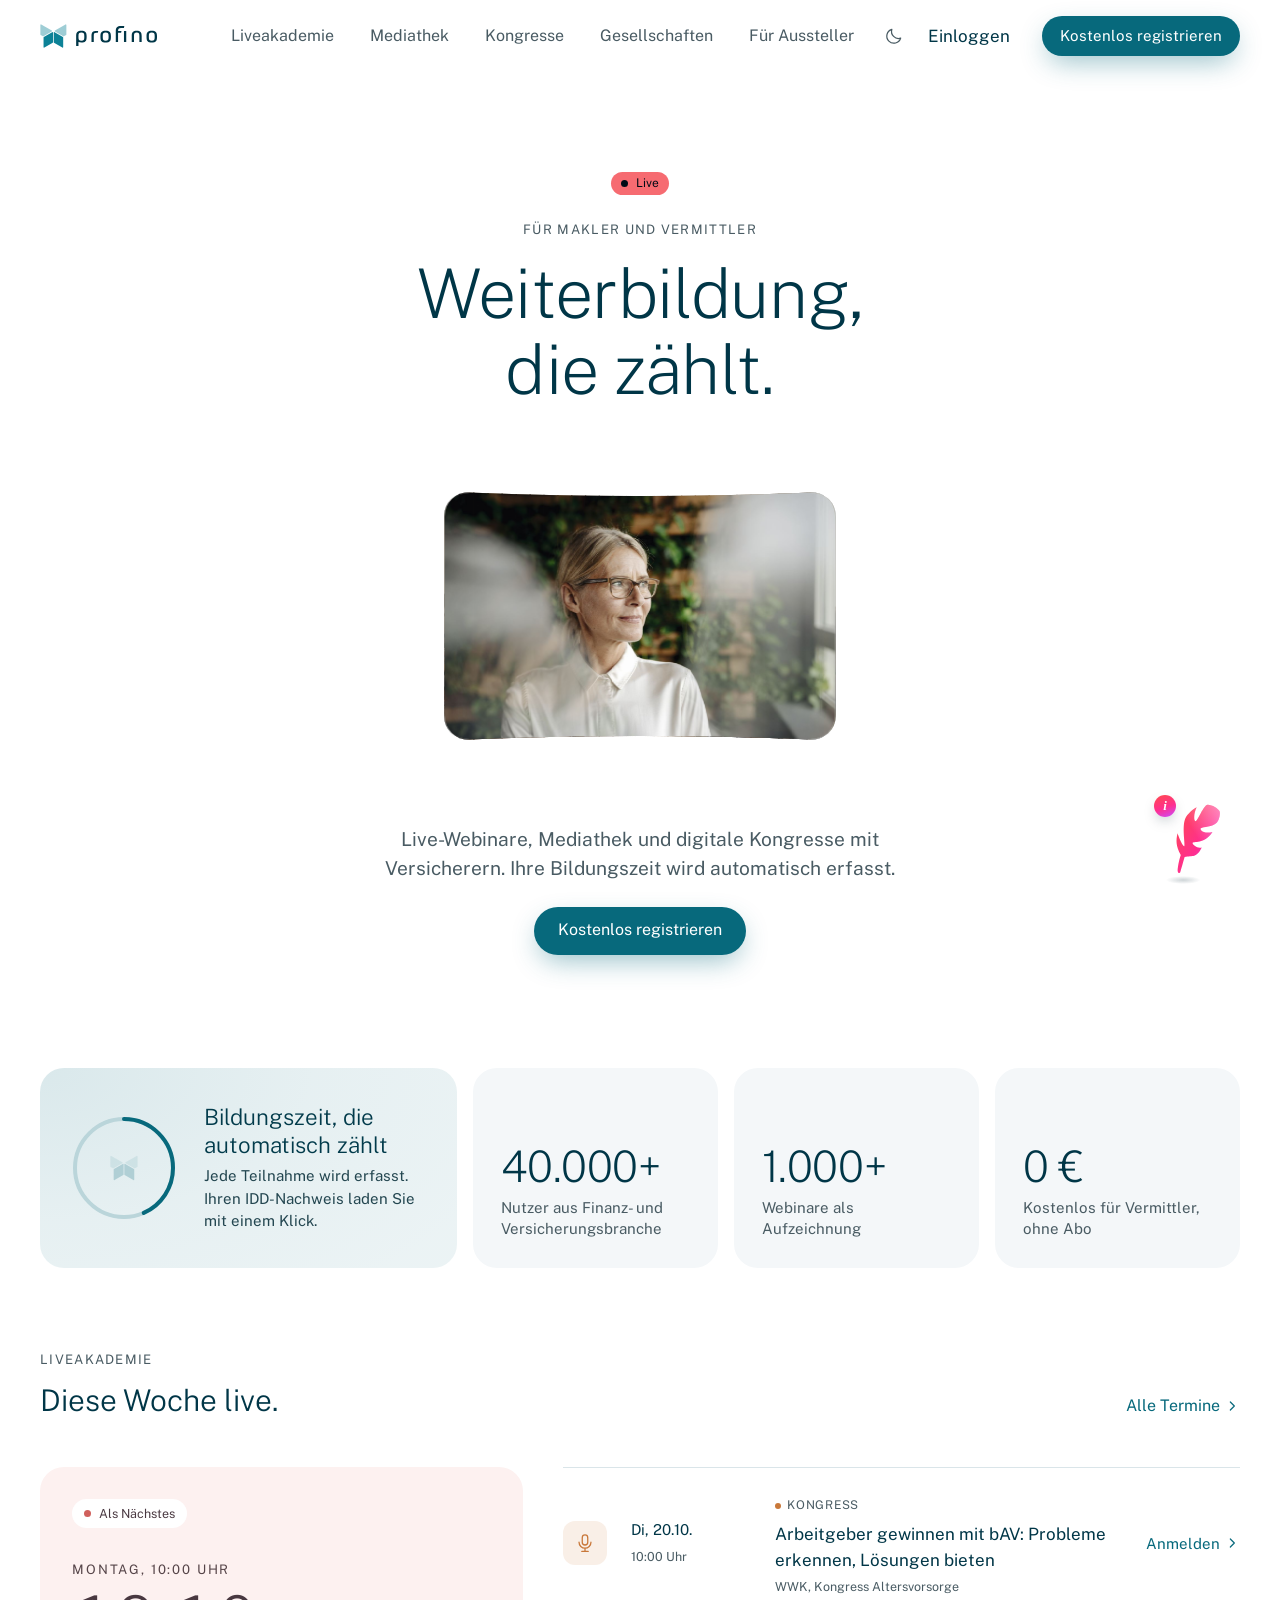
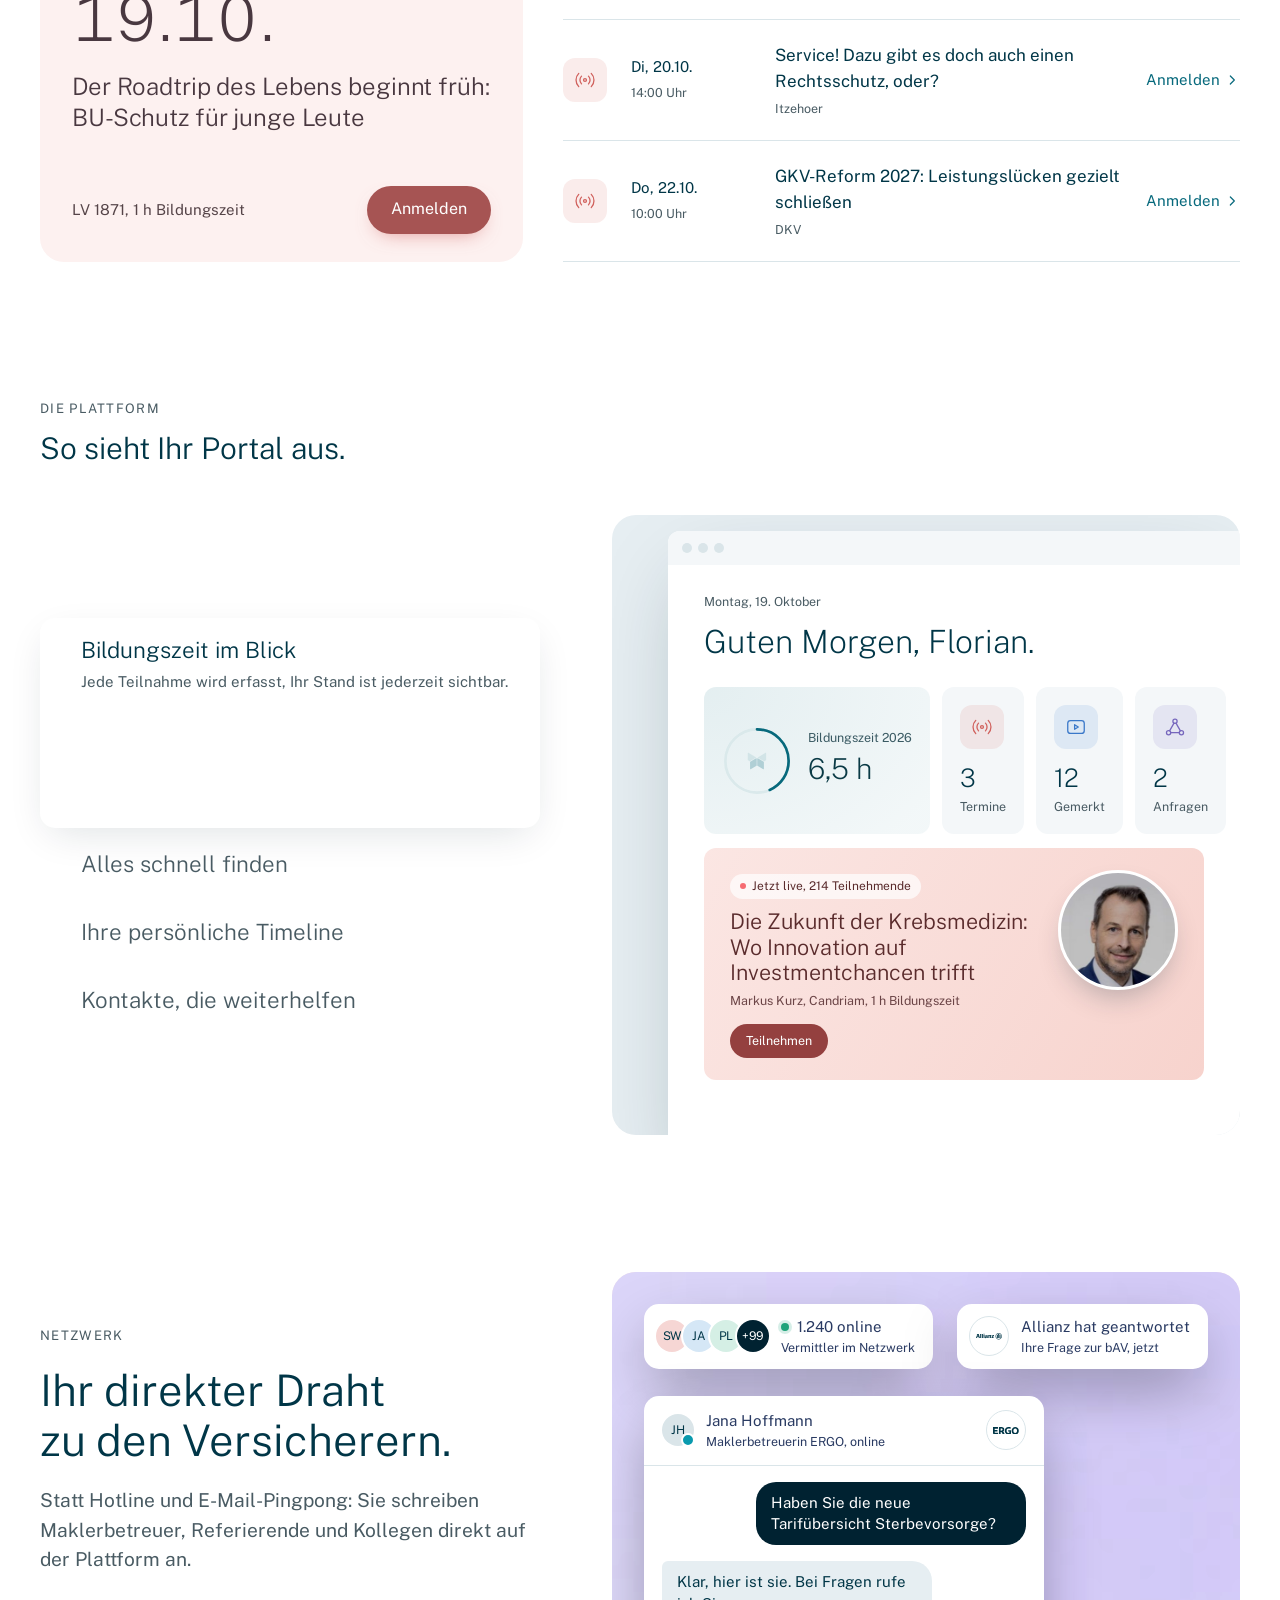
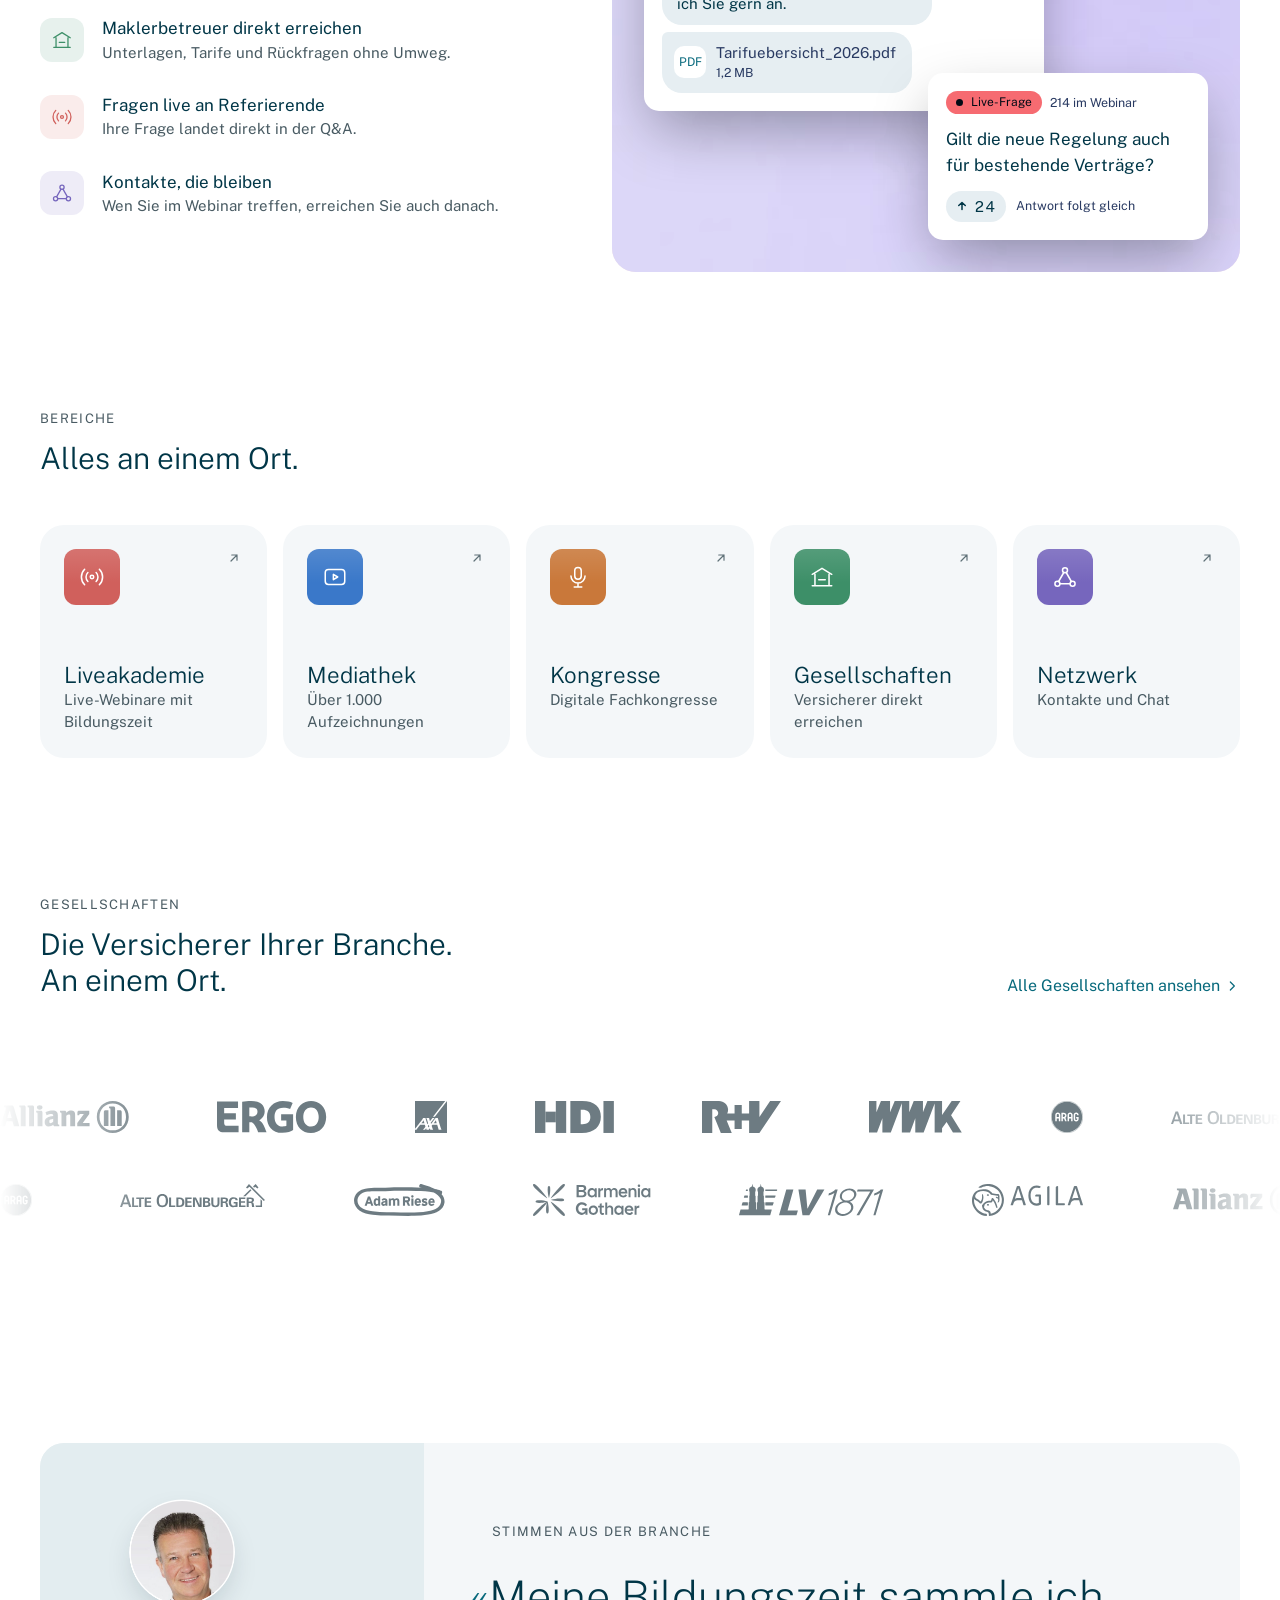
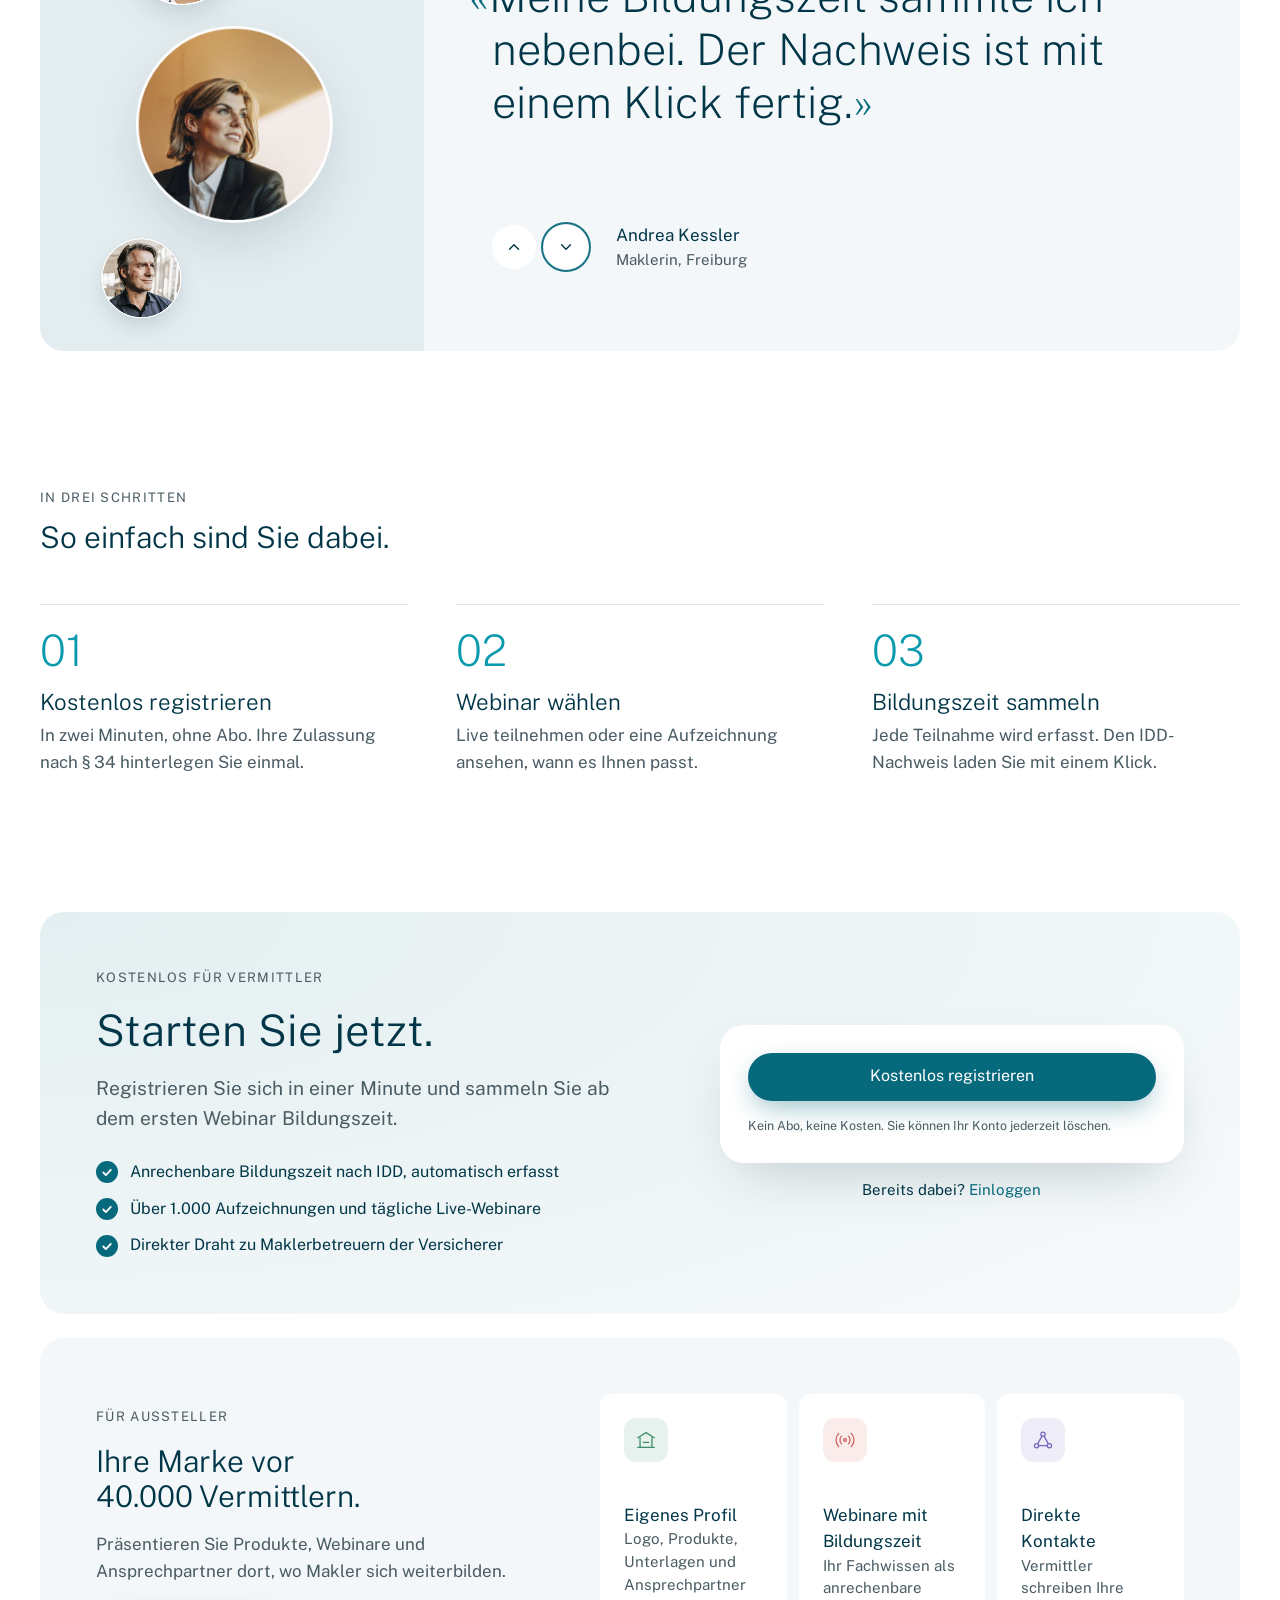
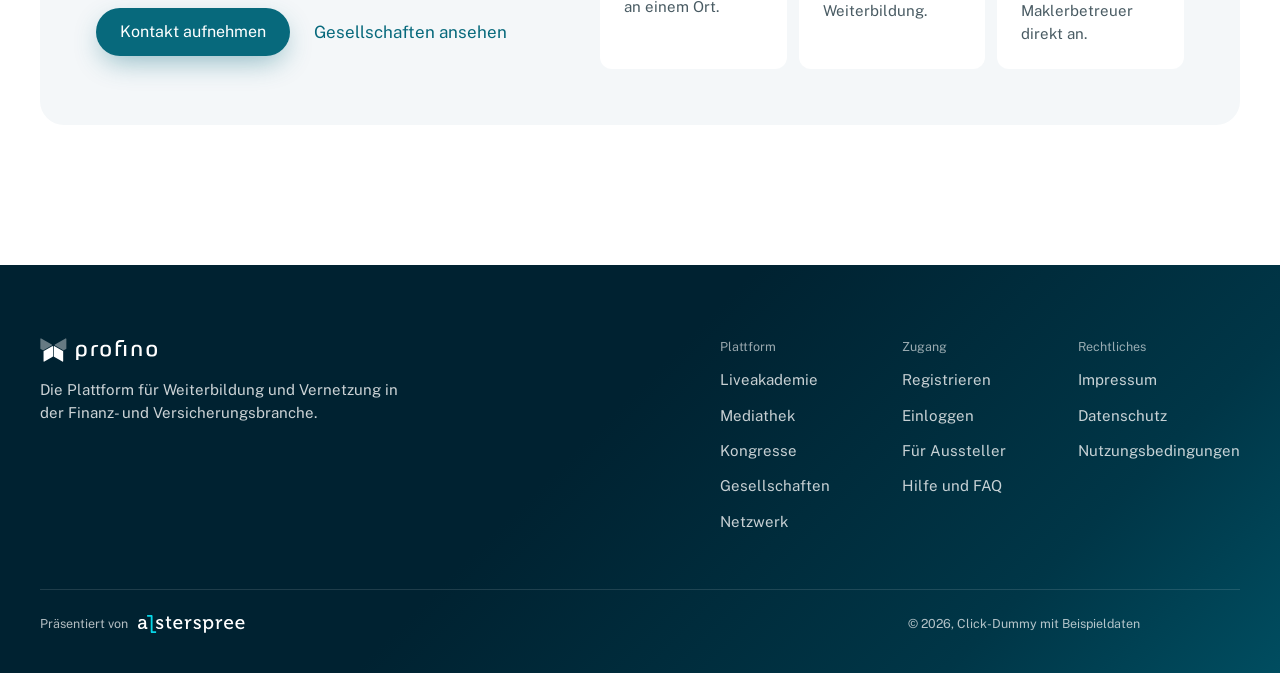
==== index.html @ 02c6b5f2 "Klickdummy profino-redesign: Stand von Netlify (Deploy vom 06.11.2026) Unveränderte Kopie der Dateie" ====
<!doctype html><html lang="de"><head><meta charset="utf-8"><meta name="robots" content="noindex,nofollow"><meta name=viewport content="width=device-width,initial-scale=1,viewport-fit=cover"><style>:root{color-scheme:light;box-sizing:border-box;padding-top:env(safe-area-inset-top,0px);padding-bottom:env(safe-area-inset-bottom,0px)}html{scroll-padding-top:env(safe-area-inset-top,0px)}body{margin:0;padding:0;font:14px -apple-system,BlinkMacSystemFont,sans-serif;background:#fff;color:#000}img{max-width:100%}[hidden]:not([hidden=until-found i]){display:none!important}</style></head><body>
<!doctype html><html><head><meta charset=utf8><link rel="icon" type="image/svg+xml" href="data:image/svg+xml,%3Csvg%20xmlns=%22http://www.w3.org/2000/svg%22%20viewBox=%22-1%20-0.4%2035%2032%22%3E%3Cg%3E%3Cpath%20opacity=%22.4%22%20d=%22M1.5000%201.3856L14.5000%208.8912A0.7000%200.7000%200%200%201%2014.5000%2010.1036L4.2700%2016.0099A0.7000%200.7000%200%200%201%203.5700%2016.0099L0.8000%2014.4107A0.7000%200.7000%200%200%201%200.4500%2013.8044L0.4500%201.9919A0.7000%200.7000%200%200%201%201.5000%201.3856Z%22%20fill=%22%230D8297%22/%3E%3Cpath%20d=%22M4.7200%2016.7893L14.9500%2010.8831A0.7000%200.7000%200%200%201%2016.0000%2011.4893L16.0000%2023.3019A0.7000%200.7000%200%200%201%2015.6500%2023.9081L5.4200%2029.8144A0.7000%200.7000%200%200%201%204.3700%2029.2082L4.3700%2017.3956A0.7000%200.7000%200%200%201%204.7200%2016.7893Z%22%20fill=%22%230D8297%22/%3E%3C/g%3E%3Cg%3E%3Cpath%20opacity=%22.4%22%20d=%22M32.1000%2014.4107L29.3300%2016.0099A0.7000%200.7000%200%200%201%2028.6300%2016.0099L18.4000%2010.1036A0.7000%200.7000%200%200%201%2018.4000%208.8912L31.4000%201.3856A0.7000%200.7000%200%200%201%2032.4500%201.9919L32.4500%2013.8044A0.7000%200.7000%200%200%201%2032.1000%2014.4107Z%22%20fill=%22%230D8297%22/%3E%3Cpath%20d=%22M27.4800%2029.8144L17.2500%2023.9081A0.7000%200.7000%200%200%201%2016.9000%2023.3019L16.9000%2011.4893A0.7000%200.7000%200%200%201%2017.9500%2010.8831L28.1800%2016.7893A0.7000%200.7000%200%200%201%2028.5300%2017.3956L28.5300%2029.2082A0.7000%200.7000%200%200%201%2027.4800%2029.8144Z%22%20fill=%22%230D8297%22/%3E%3C/g%3E%3C/svg%3E"><meta name="theme-color" content="#ffffff"><meta name=viewport content="width=device-width,initial-scale=1,viewport-fit=cover"><script>
/* Theme: hell/dunkel. Auto 19:00 bis 06:59 dunkel, manuelle Wahl gilt bis zum nächsten Auto-Wechsel (07:00 oder 19:00) */
(function(){
 var K='pf-theme',D=document.documentElement,MC={light:'#ffffff',dark:'#0b1a21'};
 function auto(t){var h=new Date(t).getHours();return (h>=19||h<7)?'dark':'light'}
 function nextSwitch(t){var x=new Date(t),h=x.getHours();x.setMinutes(0,0,0);if(h<7)x.setHours(7);else if(h<19)x.setHours(19);else{x.setDate(x.getDate()+1);x.setHours(7)}return x.getTime()}
 function stored(){try{var s=JSON.parse(localStorage.getItem(K)||'null');if(s&&(s.mode==='light'||s.mode==='dark')&&typeof s.until==='number'){if(s.until>Date.now())return s.mode;localStorage.removeItem(K)}}catch(e){}return null}
 function resolve(){return stored()||auto(Date.now())}
 function sync(m){var b=document.getElementById('themeBtn');if(b){var dk=m==='dark';b.setAttribute('aria-label',dk?'Helle Ansicht':'Dunkle Ansicht');b.setAttribute('title',dk?'Helle Ansicht':'Dunkle Ansicht');b.setAttribute('aria-pressed',dk?'true':'false')}
  var mt=document.querySelector('meta[name=theme-color]');if(mt)mt.setAttribute('content',MC[m])}
 function animate(){try{if(matchMedia('(prefers-reduced-motion: reduce)').matches)return}catch(e){}D.classList.add('theme-anim');clearTimeout(animate.t);animate.t=setTimeout(function(){D.classList.remove('theme-anim')},420)}
 function apply(m,anim){if(D.getAttribute('data-theme')!==m){if(anim)animate();D.setAttribute('data-theme',m)}sync(m)}
 function toggle(){var m=D.getAttribute('data-theme')==='dark'?'light':'dark';try{localStorage.setItem(K,JSON.stringify({mode:m,until:nextSwitch(Date.now())}))}catch(e){}apply(m,true)}
 apply(resolve(),false);
 window.pfTheme={get:function(){return D.getAttribute('data-theme')},toggle:toggle,refresh:function(){apply(resolve(),true)}};
 document.addEventListener('DOMContentLoaded',function(){sync(D.getAttribute('data-theme'));var b=document.getElementById('themeBtn');if(b)b.addEventListener('click',toggle)});
 setInterval(function(){apply(resolve(),true)},60000);
 document.addEventListener('visibilitychange',function(){if(!document.hidden)apply(resolve(),true)});
})();
</script><style>:root{--mk-img:url([data-uri])}:root{color-scheme:light;box-sizing:border-box;padding-top:env(safe-area-inset-top,0px);padding-bottom:env(safe-area-inset-bottom,0px)}html{scroll-padding-top:env(safe-area-inset-top,0px)}body{margin:0;padding:0;font:14px -apple-system,BlinkMacSystemFont,sans-serif;background:#fff;color:#000}img{max-width:100%}[hidden]:not([hidden=until-found i]){display:none!important}
/* Optische Mitte: Mikrofon ist kopflastig, daher minimal tiefer als die geometrische Mitte */
.ik.c-kongresse svg{transform:translateY(.15px)}

/* Footer-Links: Einfärbung statt Unterstrich */
.foot .links a,.foot .links button{opacity:1!important;color:rgba(255,255,255,.78);text-decoration:none!important;transition:color .2s var(--ease)}
.foot .links a:hover,.foot .links button:hover,.foot .links a:focus-visible,.foot .links button:focus-visible{color:var(--accent-hi);text-decoration:none!important}

/* Footer: Präsentiert von alsterspree (Logo-Slot, SVG folgt) */
.foot .bottom{align-items:center;opacity:1!important;color:rgba(255,255,255,.7)}
.presented{display:inline-flex;align-items:baseline;gap:10px}.presented .aslogo{align-self:center}
.aslogo{display:inline-flex;align-items:center;height:18px;color:#fff;opacity:1}
.aslogo svg{height:100%;width:auto}

.aslogo-ph{font-size:1.05rem;letter-spacing:.01em;color:#fff}

/* Mehrzeilige Kontext-Hinweise kompakt setzen */
.cctx,.cctx span,.ctx,.ctx div,.mctx,.mctx div{line-height:1.3}

/* Klick-Feedback */
.btn,.chip,.pill,.arrow,.feat{transition:background-color .2s var(--ease),color .2s var(--ease),transform .2s var(--ease),box-shadow .2s var(--ease)}
.btn:active,.chip:active,.pill:active,.arrow:active{transform:scale(.96)}

/* Stimmen: Halbkreis-Karussell. Aktives Porträt links groß, Nachbarn oben und unten klein auf dem Bogen */
.qarc{grid-template-columns:280px 1fr!important;gap:64px!important;outline:none;overflow:hidden;position:relative}
.qstage{position:relative;height:420px;margin:0}.qarc::before{content:"";position:absolute;left:0;top:0;bottom:0;width:var(--qsplit,448px);background:var(--q-panel,color-mix(in srgb,var(--action) 7%,var(--tint)));pointer-events:none}.qarc>*{position:relative}.qbtn .qring{position:absolute;left:-3px;top:-3px;width:50px;height:50px;transform:rotate(-90deg);pointer-events:none}.qring circle{fill:none;stroke:var(--action);stroke-width:2;stroke-linecap:round;stroke-dasharray:151;stroke-dashoffset:151;opacity:.9}.qarc.qplay .qring circle{animation:qfill var(--qdur,7s) linear forwards}.qarc.qhold .qring circle{animation-play-state:paused}
.qring circle.trk{animation:none!important;stroke-dashoffset:0;stroke:color-mix(in srgb,var(--action) 14%,transparent);opacity:1}@keyframes qfill{to{stroke-dashoffset:0}}@media (prefers-reduced-motion:reduce){.qring{display:none}}.qcount{position:absolute;width:1px;height:1px;overflow:hidden;clip:rect(0 0 0 0)}@media (min-width:1000px){.qarc .qtext{padding-left:36px}.quote.qarc{padding-top:44px;padding-bottom:44px}}@media (max-width:999px){.qarc::before{width:auto;right:0;bottom:auto;height:var(--qsplit,360px)}}
.qav{position:absolute;left:0;top:50%;width:216px;height:216px;margin-top:-108px;border-radius:50%;border:3px solid #fff;background:#d7dde0 center/cover;box-shadow:0 24px 60px -12px rgba(0,34,49,.18);cursor:pointer;will-change:transform,opacity;transform-origin:50% 50%;padding:0}
.qav.act{cursor:default}
.qav:focus-visible{outline:2px solid var(--accent);outline-offset:4px}
.qtext{display:flex;flex-direction:column;justify-content:center;gap:28px}
.qswap{display:grid}.qswap>*,.qwho>*{grid-area:1/1;will-change:transform,opacity}.qwho{display:grid;margin-left:20px;line-height:1.35;flex:1;min-width:0;align-content:center}.qwho .small{margin-top:2px}

.qswap blockquote{margin:0;font-size:var(--t-page);font-weight:200;line-height:1.22;color:var(--ink);text-indent:-.5em}
.qswap blockquote .gq{color:var(--action)}
.qnav{display:flex;align-items:center;gap:8px;margin-top:12px}
.qbtn{position:relative;width:44px;height:44px;border-radius:50%;background:#fff;color:var(--ink);display:grid;place-items:center;transition:background-color .2s var(--ease),color .2s var(--ease),transform .2s var(--ease)}
.qbtn svg{width:18px;height:18px}
@media (hover:hover){.qbtn:hover{background:var(--action);color:#fff}}
.qbtn:active{transform:scale(.94)}
.qcount{margin-left:auto;padding-left:16px;font-size:var(--t-caption);color:var(--ink-2)}
@media (max-width:999px){.qarc{grid-template-columns:1fr!important;gap:64px!important}.qstage{height:232px;margin:0}.qav{width:168px;height:168px;margin-top:-84px}.qtext{min-height:0}}

/* 03.11.: Rechtstexte als eigene Seiten (Wunsch Niels), nicht mehr im Modal */
.legalpage{padding-top:48px;padding-bottom:24px}.legalpage>*{max-width:760px}
.legalnav{display:flex;gap:8px;flex-wrap:wrap;margin:24px 0 40px}
.legalnav a{display:inline-flex;align-items:center;min-height:38px;padding:0 16px;border-radius:999px;border:1px solid var(--line);font-size:var(--t-small);color:var(--ink-2)}
.legalnav a.on{background:var(--brand-800);border-color:var(--brand-800);color:#fff}
.legalpage h2{font-size:var(--t-title);font-weight:300;margin:32px 0 10px}
.legalpage p{color:var(--ink-2);max-width:62ch;margin:0 0 12px}
</style></head><body>
<title>profino Startseite</title><style>
/* Feedback Niels 27.10.: mobil beim Scrollen bleibt nur die Bildmarke (wie Apple-Logo), Wortmarke blendet aus */
.top .logo{overflow:hidden;max-width:240px;transition:max-width .45s var(--ease)}
.top .logo svg{flex:none}
.top .logo svg g[fill="currentColor"]{transition:opacity .25s var(--ease)}
@media (max-width:899px){.top.scrolled .logo{max-width:28px}.top.scrolled .logo svg g[fill="currentColor"]{opacity:0}}
@media (prefers-reduced-motion:reduce){.top .logo{transition:none}}
</style>
<meta name="claude:viewport-fit-sides" content="cover">


<link rel="stylesheet" href="fonts/fonts.css">
<style>
/* profino Light: weiß, Flächen grey-100, Radius 24 / inner 12 / Karte 15, Public Sans 200/300/400 */
:root{
  color-scheme:light;
  --page:#ffffff; --surface:#ffffff; --tint:#f4f7f9; --muted:#e6eef2; --line:#dae5e9;
  --ink:#003647; --ink-2:#495b63; --ink-3:#72848b;
  --action:#07697c; --action-hover:#004d60; --accent:#099aae; --accent-hi:#07d6e7;
  --brand-800:#002231; --brand-700:#003647; --brand-600:#004d60;
  --live:#f66b71; --on-live:#010a15;
  --a-live:#d0605c; --a-med:#3a78c9; --a-kon:#c9783a; --a-mes:#3d8f68; --a-net:#7666bd;
  --r-media:24px; --r-inner:12px; --r-card:15px;
  --font:"Public Sans",Arial,system-ui,sans-serif;
  --t-display:clamp(2.25rem,1.4rem + 3.6vw,3.94rem);
  --t-page:clamp(1.6rem,1.2rem + 1.9vw,2.8rem);
  --t-section:clamp(1.35rem,1.15rem + 0.9vw,1.97rem);
  --t-title:1.4rem; --t-intro:1.2rem; --t-body:1.0625rem; --t-meta:1rem; --t-small:.94rem; --t-eyebrow:.82rem; --t-caption:.78rem;
  --space-section:clamp(88px,6vw + 60px,160px);
  --gutter:max(16px,env(safe-area-inset-left,0px));
  --ease:cubic-bezier(.22,.8,.24,1);
  --shadow-soft:0 24px 60px -8px rgba(0,34,49,.16);
}
*{box-sizing:border-box}
html{scroll-behavior:smooth}
body{margin:0;background:var(--page);color:var(--ink);font-family:var(--font);font-size:var(--t-body);font-weight:400;line-height:1.55;-webkit-font-smoothing:antialiased}
h1,h2,h3,h4{margin:0;font-weight:300;line-height:1.15;text-wrap:balance}
p{margin:0}
a{color:inherit;text-decoration:none}
button{font:inherit;color:inherit;border:0;background:none;cursor:pointer;padding:0}
img{max-width:100%;display:block}
:focus-visible{outline:2px solid var(--accent);outline-offset:3px;border-radius:8px}
svg{display:block}
.wrap{max-width:1280px;margin:0 auto;padding-left:max(16px,env(safe-area-inset-left,0px));padding-right:max(16px,env(safe-area-inset-right,0px))}
@media (min-width:900px){.wrap{padding-left:max(40px,env(safe-area-inset-left,0px));padding-right:max(40px,env(safe-area-inset-right,0px))}}
.eyebrow{font-size:var(--t-eyebrow);letter-spacing:.1em;text-transform:uppercase;color:var(--ink-2)}
.muted{color:var(--ink-2)}
.small{font-size:var(--t-small)}
.caption{font-size:var(--t-caption)}
.tnum{font-variant-numeric:tabular-nums}
.display{font-size:var(--t-display);font-weight:200;line-height:1.05;letter-spacing:-.01em}
.h-page{font-size:var(--t-page);font-weight:300}
.h-section{font-size:var(--t-section);font-weight:300}
.h-title{font-size:var(--t-title);font-weight:300;line-height:1.25}

/* Buttons */
.btn{display:inline-flex;align-items:center;justify-content:center;gap:8px;min-height:48px;padding:0 24px;border-radius:999px;font-size:var(--t-meta);font-weight:400;white-space:nowrap;transition:background .25s var(--ease),transform .25s var(--ease),box-shadow .25s var(--ease)}
.btn:active{transform:scale(.98)}
.btn-primary{background:var(--action);color:#fff;box-shadow:0 10px 28px -6px rgba(7,105,124,.45)}
.btn-primary:hover{background:var(--action-hover);transform:translateY(-1px)}
.btn-secondary{background:var(--muted);color:var(--ink)}
.btn-secondary:hover{background:var(--line)}
.btn-white{background:#fff;color:var(--ink)}
.btn-white:hover{transform:translateY(-1px)}
.btn-ghost{color:var(--ink);padding:0 8px}
.btn-ghost:hover{color:var(--action)}
.btn-outline{border:1px solid var(--line);color:var(--ink)}
.btn-outline:hover{border-color:var(--ink-3)}
.btn-sm{min-height:40px;padding:0 18px;font-size:var(--t-small)}
.btn-block{width:100%}
.link{color:var(--action);display:inline-flex;align-items:center;gap:4px;font-size:var(--t-meta);transition:gap .25s var(--ease)}
.link svg{width:16px;height:16px}
.link:hover{gap:8px}
.ulink{color:var(--action);text-decoration:none;font-weight:500;transition:color .2s var(--ease)}.ulink:hover,.ulink:focus-visible{color:var(--ink)}

/* Pills */
.pill{display:inline-flex;align-items:center;gap:8px;border-radius:999px;padding:6px 14px;font-size:var(--t-small);background:var(--muted);color:var(--ink);white-space:nowrap}
.pill-live{background:var(--live);color:var(--on-live)}
.pill-glass{background:rgba(255,255,255,.12);color:#fff}
.dot{width:7px;height:7px;border-radius:50%;background:currentColor;flex:none}
.pill-glass .dot{background:var(--live)}
.dot.pulse{animation:pulse 1.8s var(--ease) infinite}
@keyframes pulse{0%{box-shadow:0 0 0 0 rgba(246,107,113,.55)}70%{box-shadow:0 0 0 8px rgba(246,107,113,0)}100%{box-shadow:0 0 0 0 rgba(246,107,113,0)}}
.chip{display:inline-flex;align-items:center;min-height:38px;padding:0 16px;border-radius:999px;border:1px solid var(--line);font-size:var(--t-small);white-space:nowrap;transition:background .2s,color .2s,border-color .2s}
.chip.on{background:var(--brand-800);color:#fff;border-color:var(--brand-800)}
.chip:not(.on):hover{border-color:var(--ink-3)}

/* Segment */
.seg{display:inline-flex;gap:4px;padding:4px;border-radius:999px;background:var(--muted);position:relative}
.seg button{position:relative;z-index:1;min-height:38px;padding:0 18px;border-radius:999px;font-size:var(--t-small);color:var(--ink-2);transition:color .25s}
.seg button.on{color:var(--ink)}
.seg .thumb{position:absolute;top:4px;bottom:4px;border-radius:999px;background:#fff;box-shadow:0 2px 8px rgba(0,34,49,.08);transition:left .35s var(--ease),width .35s var(--ease)}

/* Icon-Kachel */
.ik{width:44px;height:44px;border-radius:var(--r-inner);display:grid;place-items:center;flex:none;position:relative}
.ik::before{content:"";position:absolute;inset:0;border-radius:inherit;background:currentColor;opacity:.12}
.ik svg{width:22px;height:22px;position:relative}
.ik.solid{color:#fff}
.ik.solid::before{opacity:1}
.ik.solid.c-live::before{background:var(--a-live)}.ik.solid.c-mediathek::before{background:var(--a-med)}.ik.solid.c-kongresse::before{background:var(--a-kon)}.ik.solid.c-messehalle::before{background:var(--a-mes)}.ik.solid.c-netzwerk::before{background:var(--a-net)}
.c-live{color:var(--a-live)}.c-mediathek{color:var(--a-med)}.c-kongresse{color:var(--a-kon)}.c-messehalle{color:var(--a-mes)}.c-netzwerk{color:var(--a-net)}
.ik.lg{width:56px;height:56px;border-radius:var(--r-inner)}.ik.lg svg{width:26px;height:26px}

/* Flächen */
.brand{background:linear-gradient(135deg,var(--brand-800) 0%,var(--brand-800) 45%,var(--brand-700) 80%,var(--brand-600) 100%);color:#fff}
.card{background:var(--tint);border-radius:var(--r-media)}
.ph{background:var(--muted);border-radius:var(--r-inner);display:grid;place-items:center;color:var(--ink-3);text-align:center;font-size:var(--t-caption);padding:12px}
.ph svg{width:24px;height:24px;margin:0 auto 6px}

/* Speaker */
.portrait{position:relative;aspect-ratio:1;border-radius:50%;border:3px solid #fff;box-shadow:0 24px 60px -8px rgba(0,0,0,.28);background:#babbbf center/cover no-repeat;max-width:100%}
.portrait .name{position:absolute;left:50%;bottom:0;transform:translate(-50%,50%);background:#fff;color:var(--ink);font-size:var(--t-caption);padding:4px 12px;border-radius:999px;white-space:nowrap}
.sender{background:#fff;border-radius:12px;padding:8px 14px;color:#2a6ebb;font-weight:400;letter-spacing:.08em;font-size:.86rem;line-height:1.1}
.sender small{display:block;font-size:.5rem;letter-spacing:.06em;color:#6b6f78;margin-top:3px}

/* Avatare */
.av{width:32px;height:32px;border-radius:50%;background:var(--line) center/cover no-repeat;display:grid;place-items:center;font-size:.72rem;color:var(--ink);flex:none;position:relative}
.av.s{width:26px;height:26px;font-size:.66rem}
.av.l{width:44px;height:44px;font-size:.8rem}
.av.on::after{content:"";position:absolute;right:-1px;bottom:-1px;width:10px;height:10px;border-radius:50%;background:var(--accent);border:2px solid #fff}

/* Reveal + Übergänge */
.rv{transition:opacity .8s var(--ease),transform .8s var(--ease)}
.js-anim .rv.pre{opacity:.3;transform:translateY(28px)}
.view-enter{animation:viewIn .5s var(--ease) both}
@keyframes viewIn{from{opacity:0;transform:translateY(14px)}to{opacity:1;transform:none}}
.lift{transition:background-color .3s var(--ease)}
@media (hover:hover){.lift:not([style*=background]):hover{background-color:var(--muted)}}
@media (prefers-reduced-motion:reduce){*,*::before,*::after{animation:none!important;transition:none!important;scroll-behavior:auto!important}.js-anim .rv.pre{opacity:1;transform:none}}

/* Scroll-Reihen mit Anschnitt */
.rail{display:flex;gap:16px;overflow-x:auto;scroll-snap-type:x mandatory;scrollbar-width:none;padding-bottom:4px;scroll-padding-left:var(--rail-pad,0px)}
.rail::-webkit-scrollbar{display:none}
.rail>*{scroll-snap-align:start;flex:none}
.dots{display:flex;gap:6px;align-items:center}
.dots i{width:6px;height:6px;border-radius:3px;background:var(--line);transition:width .35s var(--ease),background .35s}
.dots i.on{width:24px;background:var(--ink)}
.arrows{display:flex;gap:8px}
.arrow{width:44px;height:44px;border-radius:50%;border:1px solid var(--line);display:grid;place-items:center;background:#fff;transition:border-color .2s,transform .2s}
.arrow:hover{border-color:var(--ink-3)}
.arrow svg{width:18px;height:18px}
.arrow.prev svg{transform:rotate(180deg)}

.mob-bz{display:none}@media (max-width:899px){.mob-bz{display:inline}}

body::before{content:"";position:fixed;inset:0 0 auto;height:env(safe-area-inset-top,0px);z-index:60;background:rgba(255,255,255,.92)}
.top{position:sticky;top:env(safe-area-inset-top,0px);z-index:50;background:rgba(255,255,255,.86);backdrop-filter:saturate(1.4) blur(18px);-webkit-backdrop-filter:saturate(1.4) blur(18px);border-bottom:1px solid transparent;transition:border-color .3s}
.top.scrolled{border-bottom-color:var(--line)}
.top-in{display:flex;align-items:center;justify-content:space-between;min-height:72px;gap:24px}
.logo{display:inline-flex;color:var(--ink)}.logo svg{height:26px;width:auto}
.nav{display:flex;gap:36px}@media (max-width:1199px){.nav{gap:22px}}
.nav a{font-size:var(--t-meta);color:var(--ink-2);transition:color .2s;white-space:nowrap}.nav a:hover{color:var(--ink)}
.acts{display:flex;align-items:center;gap:32px}
@media (max-width:999px){.nav{display:none}.acts .btn-primary{display:none}}
.sec{padding-top:var(--space-section)}
#termine{padding-top:calc(var(--space-section) * .6)}
.kopf{display:flex;flex-direction:column;gap:12px;margin-bottom:48px}
.kopf-row{display:flex;justify-content:space-between;align-items:flex-end;gap:24px;flex-wrap:wrap;margin-bottom:48px}
.kopf-row .kopf{margin:0}

/* Hero */
.hero{display:grid;grid-template-columns:1fr 620px;gap:64px;align-items:center;padding-top:72px}
.hero .txt{display:flex;flex-direction:column;gap:24px}
.hero .intro{font-size:var(--t-intro);color:var(--ink-2);max-width:34ch;line-height:1.5}
.hero .hcta{display:flex;gap:24px;align-items:center;flex-wrap:wrap;padding-top:8px}
.proof{display:flex;gap:14px;align-items:center}
.stack{display:flex}.stack span{margin-left:-8px;box-shadow:0 0 0 2px #fff}.stack span:first-child{margin-left:0}
.stage{position:relative;border-radius:var(--r-media);height:560px;overflow:hidden}
.stage .glow{position:absolute;width:520px;height:520px;border-radius:50%;right:-160px;top:-180px;background:radial-gradient(circle,rgba(9,154,174,.28),transparent 65%)}
.stage .pwrap{position:absolute;right:28px;top:28px}
.stage .portrait{width:220px}
.stage .spk{position:absolute;left:28px;top:112px;display:flex;flex-direction:column;gap:2px;color:#fff;max-width:calc(100% - 330px)}
.stage .spk .caption{opacity:.7;letter-spacing:.08em;text-transform:uppercase;margin-bottom:6px}
.stage .spk b{font-weight:300;font-size:var(--t-title);line-height:1.2}
.stage .spk .small{opacity:.8}
.stage .sender{position:absolute;left:28px;top:28px}
.now{position:absolute;left:28px;right:28px;bottom:28px;color:var(--ink);background:#fff;border-radius:var(--r-card);padding:16px;box-shadow:var(--shadow-soft)}
.now .r{display:grid;grid-template-columns:64px 1fr;gap:12px;align-items:center;padding:9px 0}
.now .r+.r{border-top:1px solid var(--muted)}
@media (max-width:1099px){.hero{grid-template-columns:1fr;gap:40px;padding-top:32px}.stage{height:440px}.stage .pwrap{right:50%;transform:translateX(50%)}.stage .portrait{width:200px}.now{left:16px;right:16px;bottom:16px;width:auto}.hero .hcta .btn{width:100%}.stage .sender{left:16px;top:16px}}
@media (max-width:1099px){.stage{height:auto;min-height:440px;display:flex;flex-direction:column;justify-content:flex-end;padding:16px}.stage .pwrap{right:16px;top:16px;transform:none;translate:none!important}.stage .portrait{width:160px}.stage .spk{left:16px;top:84px;max-width:calc(100% - 200px)}.now{position:relative;left:auto;right:auto;bottom:auto;translate:none!important;margin-top:220px}}
@media (max-width:599px){.stage .portrait{width:128px}.stage .spk{max-width:calc(100% - 168px)}.stage .spk b{font-size:1.15rem}.now{margin-top:200px}}

/* Bento */
.bento{display:grid;grid-template-columns:1.7fr 1fr 1fr 1fr;gap:16px}
.bz{border-radius:var(--r-media);padding:32px;display:flex;gap:28px;align-items:center}
.ring{width:104px;height:104px;flex:none}
.ring circle{fill:none;stroke-width:6}.ring .bg{stroke:rgba(255,255,255,.18)}.ring .fg{stroke:var(--accent-hi);stroke-linecap:round;transition:stroke-dashoffset 1.6s var(--ease)}
.kpi{background:var(--tint);border-radius:var(--r-media);padding:28px;display:flex;flex-direction:column;justify-content:flex-end;gap:8px;min-height:200px}
.kpi .n{font-size:var(--t-page);font-weight:200;line-height:1}
@media (max-width:999px){.bento{grid-template-columns:1fr}.bz{padding:20px;gap:18px}.ring{width:76px;height:76px}.kpi{min-height:0;flex-direction:row;align-items:center;justify-content:flex-start;gap:16px;padding:18px 20px}.kpi .n{min-width:3.6em}}

/* Logos */
.marq{position:relative;overflow:hidden;-webkit-mask:linear-gradient(90deg,transparent,#000 12%,#000 88%,transparent);mask:linear-gradient(90deg,transparent,#000 12%,#000 88%,transparent);display:flex;flex-direction:column;gap:clamp(40px,4vw,64px);padding:clamp(24px,3vw,48px) 0}
.mrow{display:flex;width:max-content;align-items:center;animation:marq var(--dur,60s) linear infinite;will-change:transform}
.mrow>.lg{margin-right:88px;flex:none}
.mrow.rev{animation-direction:reverse}
@keyframes marq{to{transform:translateX(-50%)}}
.mrow .lg{color:var(--ink-2);opacity:.8;height:32px;display:flex;align-items:center;transition:opacity .2s,color .2s}

.mrow .lg svg{height:100%;width:auto}
.mrow .wm{font-size:1.15rem;letter-spacing:.03em;white-space:nowrap}
.cats{display:flex;gap:8px;flex-wrap:wrap}

/* Bereiche */
.areas{display:grid;grid-template-columns:repeat(5,1fr);gap:16px}
.area{background:var(--tint);border-radius:var(--r-media);padding:24px;display:flex;flex-direction:column;gap:56px}
.area .tr{display:flex;justify-content:space-between}.area .tr .x{width:18px;height:18px;color:var(--ink-3);transition:transform .3s var(--ease),color .3s}.area:hover .x{transform:translate(3px,-3px);color:var(--ink)}
.area h3{font-size:var(--t-title)}
@media (max-width:999px){.areas{display:flex;overflow-x:auto;scroll-snap-type:x mandatory;scrollbar-width:none;margin:0 -16px;padding:0 16px;scroll-padding-inline:16px}.areas::-webkit-scrollbar{display:none}.area{flex:none;width:300px;scroll-snap-align:start}}

/* Einblick */
.peek{display:grid;grid-template-columns:500px 1fr;gap:72px;align-items:center}
.feats{display:flex;flex-direction:column;gap:4px}
.feat{display:flex;gap:18px;padding:18px 24px 18px 20px;border-radius:var(--r-card);text-align:left;transition:background .3s,box-shadow .3s}
.feat .mk{width:3px;border-radius:2px;background:var(--line);flex:none;transition:background .3s}
.feat h3{font-size:var(--t-title);color:var(--ink-2);transition:color .3s}
.feat p{font-size:var(--t-small);color:var(--ink-2);max-height:0;overflow:hidden;opacity:0;transition:max-height .45s var(--ease),opacity .35s,margin .35s}
.feat.on{background:#fff;box-shadow:0 12px 40px -10px rgba(0,34,49,.14)}
.feat.on .mk{background:var(--action)}.feat.on h3{color:var(--ink)}.feat.on p{max-height:var(--fph,80px);height:var(--fph,auto);opacity:1;margin-top:6px}
.preview{background:var(--muted);border-radius:var(--r-media) 0 0 var(--r-media);height:620px;position:relative;overflow:hidden;margin-right:calc(-1 * max(40px,(100vw - 1280px)/2 + 40px))}
.win{position:absolute;left:56px;top:56px;width:calc(100% - 56px);height:640px;background:#fff;border-radius:var(--r-inner) 0 0 0;box-shadow:0 30px 80px -20px rgba(0,34,49,.25);overflow:hidden;transition:transform .7s var(--ease)}
.win .bar{height:34px;background:var(--tint);display:flex;gap:6px;align-items:center;padding:0 14px}
.win .bar i{width:10px;height:10px;border-radius:50%;background:var(--line)}
.scr{position:absolute;inset:34px 0 0;padding:28px 36px;transition:opacity .5s var(--ease)}
.scr:not(.on){opacity:0;pointer-events:none}
.mini-h{font-size:2rem;font-weight:200;margin:6px 0 20px}
.mini-sub{font-size:var(--t-meta,1rem);color:var(--ink-2);margin:26px 0 8px}
.mini-b{display:grid;grid-template-columns:1.8fr 1fr 1fr 1fr;gap:12px}
.mini-b>div{border-radius:var(--r-inner);padding:18px;background:var(--tint);min-height:120px}
.mini-b .brand{display:flex;gap:16px;align-items:center}
.mini-row{display:grid;grid-template-columns:36px 90px 1fr 120px;gap:16px;align-items:center;padding:14px 0;border-bottom:1px solid var(--line);font-size:.85rem}
.mini-row .ik{width:36px;height:36px;border-radius:10px}.mini-row .ik svg{width:18px;height:18px}
.mini-cards{display:grid;grid-template-columns:repeat(3,1fr);gap:12px}
.mini-cards>div{background:var(--tint);border-radius:var(--r-inner);padding:10px 10px 14px;font-size:.85rem}
.mini-cards .ph{aspect-ratio:16/10;margin-bottom:10px}
@media (max-width:999px){.peek{grid-template-columns:1fr;gap:32px}.peek .feats{order:2}.preview{height:340px;margin-right:-16px;border-radius:var(--r-media) 0 0 var(--r-media)}.win{left:20px;top:24px;width:calc((100% - 20px) / .62);height:520px;transform-origin:0 0;transform:scale(.62)}}

/* Termine */
.rows{border-top:1px solid var(--line)}
/* Liveakademie: nächster Termin als Hauptkarte, Rest als Liste */
.live-grid{display:grid;grid-template-columns:minmax(0,5fr) minmax(0,7fr);gap:40px;align-items:stretch}
.lfeat{--cat:var(--a-live);position:relative;display:flex;flex-direction:column;gap:24px;padding:32px 32px 28px;border-radius:var(--r-media);background:color-mix(in oklch,var(--cat) 9%,#fff);color:color-mix(in srgb,var(--cat) 35%,#002231);transition:background-color .3s var(--ease)}


.pill-next{display:inline-flex;align-items:center;gap:8px;background:#fff;border-radius:999px;padding:5px 12px;font-size:var(--t-caption)}
.pill-next .dot{width:7px;height:7px;border-radius:50%;background:var(--cat)}

.pill-next{align-self:flex-start}
.lf-when{display:flex;flex-direction:column;gap:10px;margin-top:8px}
.lf-meta{font-size:var(--t-eyebrow,.72rem);letter-spacing:.14em;text-transform:uppercase;color:color-mix(in srgb,var(--cat) 25%,#2c3a41)}
.lf-sep{display:inline-block;width:3px;height:3px;border-radius:50%;background:currentColor;opacity:.5;margin:0 10px;vertical-align:middle}
.lf-num{font-size:var(--t-display,3.5rem);font-weight:200;line-height:.9;letter-spacing:-.03em}

.lf-title{font-size:var(--t-subsection,1.5rem);font-weight:300;line-height:1.3;letter-spacing:-.005em;margin:0;text-wrap:pretty;hyphens:manual}
.lf-foot{margin-top:auto;display:flex;justify-content:space-between;align-items:center;gap:16px;flex-wrap:wrap}
.lf-prov{font-size:var(--t-small);color:color-mix(in srgb,var(--cat) 25%,#2c3a41)}
.btn-live{background:color-mix(in srgb,var(--cat) 80%,#002231);color:#fff;box-shadow:0 8px 20px -10px color-mix(in srgb,var(--cat) 70%,transparent)}
@media (hover:hover){.lfeat .btn-live:hover{background:color-mix(in srgb,var(--cat) 72%,#002231);transform:translateY(-1px)}}
.lfeat{cursor:default}.lfeat .btn-live{cursor:pointer}
.live-grid .rows{align-self:center}
.live-grid .row{grid-template-columns:44px 120px 1fr auto}
.live-grid .row .bzpill{display:none}
@media (max-width:999px){.live-grid{grid-template-columns:1fr;gap:24px}.lfeat{padding:24px}.lf-num{font-size:var(--t-display-m,2.6rem)}.live-grid .row{grid-template-columns:44px 1fr 20px}}

.row{display:grid;grid-template-columns:44px 150px 1fr auto auto;gap:24px;align-items:center;padding:22px 0;border-bottom:1px solid var(--line);transition:background .25s}
.row:hover{background:linear-gradient(90deg,transparent,var(--tint) 12%,var(--tint) 88%,transparent)}
.row .when b{display:block;font-weight:400;font-size:var(--t-small)}.row .when span{font-size:var(--t-caption);color:var(--ink-2)}
.row .prov{font-size:var(--t-caption);color:var(--ink-2);margin-top:4px}
.bzpill{font-size:var(--t-caption);border:1px solid var(--line);border-radius:999px;padding:4px 12px;white-space:nowrap}
.row .go{color:var(--action);display:flex;gap:4px;align-items:center;font-size:var(--t-small)}.row .go svg{width:16px;height:16px}
@media (max-width:999px){.row{grid-template-columns:44px 1fr 20px;gap:14px}.row .when{grid-column:2;grid-row:1}.row .main{grid-column:2;grid-row:2}.row .ik{grid-row:1/3}.row .bzpill{display:none}.row .go{grid-column:3;grid-row:1/3}.row .go span{display:none}.row .when b,.row .when span{display:inline;margin-right:6px}}

/* Netzwerk */
.net{display:grid;grid-template-columns:500px 1fr;gap:72px;align-items:center}
.net .txt{display:flex;flex-direction:column;gap:20px}
.net .pts{display:flex;flex-direction:column;gap:28px;padding-top:20px}
.net .pt{display:flex;gap:18px;align-items:center}
.nstage .nflow{height:600px}
.nstage{border-radius:var(--r-media);position:relative;overflow:hidden;container-type:inline-size}
.float{position:absolute;background:#fff;border-radius:var(--r-card);box-shadow:0 24px 60px -8px rgba(0,7,11,.35);color:var(--ink)}
.chatwin{left:32px;top:124px;width:min(400px,calc(100% - 64px));overflow:hidden}
.chatwin .h{display:flex;gap:12px;align-items:center;padding:14px 18px;border-bottom:1px solid var(--line)}
.chatwin .b{padding:16px 18px 18px;display:flex;flex-direction:column;gap:4px}
.bub{max-width:270px;padding:10px 15px;font-size:var(--t-small);line-height:1.45;border-radius:20px}
.bub.me{align-self:flex-end;background:var(--brand-800);color:#fff}
.bub.ot{background:var(--muted);border-top-left-radius:6px}
.att{display:flex;gap:10px;align-items:center;background:var(--muted);border-radius:20px;border-top-left-radius:6px;padding:10px 16px 10px 12px;width:fit-content;margin-top:3px}
.att .pdf{width:32px;height:32px;border-radius:10px;background:#fff;display:grid;place-items:center;font-size:.66rem;color:var(--action)}
.notif{right:32px;top:32px;display:flex;gap:12px;align-items:center;padding:12px 18px 12px 12px}
.ltile{width:40px;height:40px;border-radius:50%;border:1px solid var(--line);display:grid;place-items:center;color:var(--ink)}
.ltile svg{width:26px;height:auto}
.lq{right:32px;bottom:32px;width:280px;padding:18px;display:flex;flex-direction:column;gap:12px}
.vote{display:inline-flex;gap:6px;align-items:center;background:var(--muted);border-radius:999px;padding:4px 10px;font-size:var(--t-small);transition:background .2s}
.vote svg{width:12px;height:12px}
.vote.on{background:var(--action);color:#fff}
.online{left:32px;top:32px;display:flex;gap:12px;align-items:center;padding:12px 18px 12px 12px}
.online .stack .av{width:32px;height:32px;font-size:.66rem;color:var(--ink);letter-spacing:-.02em}.online .stack span+span{margin-left:-5px}
.online .stack .av.more{background:var(--brand-800);color:#fff;font-size:.66rem}
.odot{display:inline-block;width:8px;height:8px;border-radius:50%;background:#1fa37a;margin-right:8px;vertical-align:1px;box-shadow:0 0 0 3px rgba(31,163,122,.18);animation:opulse 2.4s var(--ease) infinite}
@keyframes opulse{50%{box-shadow:0 0 0 6px rgba(31,163,122,0)}}
/* schmale Bühne: gestapelt statt frei positioniert */
@container (max-width:560px){
 .nstage .nflow{height:auto;display:flex;flex-direction:column;gap:12px;padding:16px}
 .nstage .float{position:static;translate:none!important;width:auto}
 .nstage .notif,.nstage .lq{margin-left:28px}
 .nstage .online{margin-right:28px}
}
@media (max-width:999px){.net{grid-template-columns:1fr;gap:36px}}
.has-bgv{background:var(--has-bg,#003647);isolation:isolate}
.has-bgv>.bgv{position:absolute;inset:0;width:100%;height:100%;object-fit:cover;z-index:-1;pointer-events:none}

/* Schritte */
.steps{display:grid;grid-template-columns:repeat(3,1fr);gap:48px}
.step{display:flex;flex-direction:column;gap:16px;padding-top:24px;border-top:1px solid var(--line)}
.step .n{font-size:var(--t-page);font-weight:200;color:var(--accent);line-height:1}
@media (max-width:999px){.steps{grid-template-columns:1fr;gap:32px}.step{flex-direction:row;gap:20px}}

/* Testimonial */
.quote{background:var(--tint);border-radius:var(--r-media);padding:72px 80px 72px 72px;display:grid;grid-template-columns:280px 1fr;gap:80px;align-items:center}
.quote .portrait{width:280px;box-shadow:0 24px 60px -8px rgba(0,34,49,.14)}
.quote blockquote{margin:0;font-size:var(--t-page);font-weight:200;line-height:1.22;color:var(--ink);text-indent:-.5em}
.quote blockquote .gq{color:var(--action)}
@media (max-width:999px){.quote{grid-template-columns:1fr;padding:28px 24px 36px;gap:40px}.quote .portrait{width:168px}}

/* CTA + Aussteller */
.cta{border-radius:var(--r-media);padding:96px 48px;display:flex;flex-direction:column;align-items:center;text-align:center;gap:20px;position:relative;overflow:hidden}
.cta .o{position:absolute;width:700px;height:700px;border-radius:50%;background:radial-gradient(circle,rgba(9,154,174,.22),transparent 60%);left:50%;top:50%;margin:-350px 0 0 -350px}
.cta>*:not(.o){position:relative}
.cta .acts2{display:flex;gap:24px;align-items:center;padding-top:12px;flex-wrap:wrap;justify-content:center}
@media (max-width:999px){.cta{padding:48px 24px;align-items:stretch;text-align:left}.cta .acts2{flex-direction:column;align-items:stretch}.cta .acts2 .btn{width:100%}}
.ausst{background:var(--tint);border-radius:var(--r-media);padding:56px;display:grid;grid-template-columns:440px 1fr;gap:64px;align-items:center}
.ausst .tiles{display:grid;grid-template-columns:repeat(3,1fr);gap:12px}
.ausst .tile{background:#fff;border-radius:var(--r-inner);padding:24px;display:flex;flex-direction:column;gap:40px}
@media (max-width:999px){.ausst{grid-template-columns:1fr;padding:28px 20px;gap:28px}.ausst .tiles{grid-template-columns:1fr}.ausst .tile{flex-direction:row;gap:16px;padding:18px}}

.foot{margin-top:clamp(64px,8.6vw + 30px,160px);padding-top:72px;padding-bottom:calc(40px + env(safe-area-inset-bottom,0px))}
/* Freiraum für Finn-Feder: Footer-Inhalte kollidieren nicht mit der fixierten Figur */
@media (max-width:899px){.foot .bottom{padding-right:88px}}
@media (min-width:900px){.foot .bottom{padding-right:max(0px,calc(140px - max(40px,(100vw - 1280px) / 2 + 40px)))}}
.foot .logo{color:#fff}
.foot .cols{display:flex;justify-content:space-between;gap:48px;flex-wrap:wrap}
.foot .links{display:flex;gap:72px;flex-wrap:wrap}
.foot .links div{display:flex;flex-direction:column;gap:12px;font-size:var(--t-small)}
.foot .links b{font-weight:400;font-size:var(--t-caption);opacity:.6}
.foot .bottom{display:flex;justify-content:space-between;margin-top:56px;padding-top:24px;border-top:1px solid rgba(255,255,255,.12);font-size:var(--t-caption);opacity:.7}
@media (max-width:999px){.foot .links{gap:32px 48px}}

/* Große Ziffern proportional: gleichmäßige Abstände */
.tnum.n,.tnum.val,.tnum.h-section,.n,.val,.countdown,.countdown b,.step .n{font-variant-numeric:proportional-nums;font-feature-settings:"pnum" 1,"tnum" 0;letter-spacing:-.01em}

/* Bildmarke: dezenter Flügelschlag alle 9 s */

/* Aura hell (Stand 19.10.): animierte Flächen als helle Kategorie-Töne, dunkle Schrift */
.has-bgv:has(source[src*="aura-live"]),.ht.on{--cat:#d0605c}
.has-bgv:has(source[src*="aura-kongresse"]){--cat:#c9783a}.has-bgv:has(source[src*="aura-messehalle"]),.ht.on{--cat:#3d8f68}.has-bgv:has(source[src*="aura-mediathek"]){--cat:#3a78c9}.has-bgv:has(source[src*="aura-netzwerk"]){--cat:#7666bd}
.has-bgv,.ht.on{--aura-ink:color-mix(in srgb,var(--cat,#003647) 35%,#002231);--aura-ink-2:color-mix(in srgb,var(--cat,#003647) 25%,#2c3a41);--aura-action:color-mix(in srgb,var(--cat,#07697c) 80%,#002231);background:color-mix(in oklch,var(--cat,#07697c) 16%,#fff)!important;color:var(--aura-ink)!important}
.has-bgv :is(h1,h2,h3,.h-title,.small,.caption,.meta,.nmeta,.countdown,.spk,.spk b){color:var(--aura-ink)}
.has-bgv :is(.meta,.nmeta,.small[style*="opacity"],.spk .small,.spk .caption,.countdown span),.ht.on .hmax .small span{color:var(--aura-ink-2)!important;opacity:1!important}
.has-bgv .eyebrow,.ht.on .eyebrow{color:var(--aura-ink-2)!important}
.has-bgv .pill-glass{background:rgba(255,255,255,.65);color:var(--aura-ink)}
.has-bgv .btn-white,.ht.on .btn-white{background:var(--aura-action)!important;color:#fff!important;box-shadow:0 10px 28px -8px color-mix(in srgb,var(--cat,#07697c) 60%,transparent)!important}
.has-bgv .btn-white:hover,.ht.on .btn-white:hover{background:color-mix(in srgb,var(--cat) 65%,#002231)!important}
.has-bgv .partners svg{color:var(--aura-ink)}
.has-bgv .partners .small{opacity:1}
.has-bgv .scrim-l,.has-bgv .scrim-b{display:none}
.has-bgv .sender,.has-bgv .hlogo,.ht.on .hlogo{box-shadow:0 6px 20px -8px rgba(0,34,49,.25)}
.has-bgv .portrait,.has-bgv .pav{box-shadow:0 18px 40px -12px rgba(0,34,49,.3)}
.has-bgv .pav{background:#fff!important}
.konghero.has-bgv .kvp{background:rgba(255,255,255,.55);border:1px solid rgba(255,255,255,.8);color:var(--aura-ink-2)}
.ht.on .hperson .av{background:#fff}

/* Bildungszeit-Kachel: Petrol-Aura hell statt dunkler Markenfläche (gleiche Logik wie Kategorie-Aura) */
.bz.brand{--cat:#07697c;background:radial-gradient(120% 140% at 0% 0%,color-mix(in srgb,var(--cat) 15%,#fff) 0%,color-mix(in srgb,var(--cat) 10%,#fff) 55%,color-mix(in srgb,var(--cat) 8%,#fff) 100%);color:color-mix(in srgb,var(--cat) 35%,#002231)}
.bz.brand :is(.small,p,.caption,div[style*="opacity"],span[style*="opacity"]){color:color-mix(in srgb,var(--cat) 25%,#2c3a41);opacity:1!important}
.bz.brand :is(.val,h2,h3,h4,b,strong,.h-title){color:color-mix(in srgb,var(--cat) 35%,#002231)!important}
.bz.brand .val small{color:color-mix(in srgb,var(--cat) 25%,#2c3a41);opacity:1}
.bz.brand .ulink{color:var(--cat)!important}
.bz.brand .ring .bg{stroke:color-mix(in srgb,var(--cat) 28%,#fff)}
.bz.brand .ring .fg{stroke:var(--cat)}
.bz.brand .ring circle,.mbz .ring circle{stroke-width:4!important}
/* Bildmarke im Bildungszeit-Ring: dezent, bei erreichtem Ziel in Akzentfarbe samt Ring-Outline */
.ring .rmark{color:color-mix(in srgb,var(--cat,#07697c) 32%,#fff)}
.ring .rmark,.ring .bg{transition:color .8s var(--ease),stroke .8s var(--ease)}
.ring.done .rmark{color:var(--cat,#07697c)}
.ring.done .bg{stroke:var(--cat,#07697c)!important}

/* Plattform-Vorschau im aktuellen Portal-Stil */
.mini-b .mbz{background:radial-gradient(120% 140% at 0% 0%,color-mix(in srgb,#07697c 11%,#fff),color-mix(in srgb,#07697c 5%,#fff));color:#0a3a45;display:flex;gap:16px;align-items:center}
.mini-b .mbz .caption{color:#3a5a63;white-space:nowrap}.mini-b .mbz .ring .bg{stroke:color-mix(in srgb,#07697c 15%,#fff)}.mini-b .mbz .ring .fg{stroke:#07697c}
.mav.mk{background-image:var(--mk-img)!important;background-size:cover!important;background-position:center!important}
.mav{width:120px;height:120px;border-radius:50%;border:3px solid #fff;background:#fff;display:grid;place-items:center;font-size:.75rem;color:var(--ink);flex:none;box-shadow:0 14px 30px -10px rgba(0,34,49,.3)}
.mav.s{width:34px;height:34px;border-width:0;box-shadow:none;background-color:var(--muted)}
.mlive{margin-top:14px;border-radius:var(--r-inner);padding:22px 26px;display:flex;justify-content:space-between;align-items:flex-start;gap:20px;background:linear-gradient(120deg,#fbe6e3,#f7d3cd);color:#5a2b2c}
.mlive .mt{font-size:1.35rem;font-weight:300;line-height:1.2;margin:10px 0 6px;max-width:440px}.mlive .caption{color:#6b4446}
.mpill{display:inline-flex;gap:6px;align-items:center;background:rgba(255,255,255,.7);border-radius:999px;padding:3px 10px;font-size:.75rem}.mpill i{width:6px;height:6px;border-radius:50%;background:var(--live)}
.mbtn{display:inline-block;margin-top:14px;background:#94403f;color:#fff;border-radius:999px;padding:7px 16px;font-size:.78rem}
.mplay{position:relative}.mplay i{position:absolute;left:50%;top:50%;width:30px;height:30px;margin:-15px;border-radius:50%;background:#fff}
.mbar{height:3px;border-radius:2px;background:var(--line);margin-top:8px;overflow:hidden}.mbar i{display:block;height:100%;background:var(--action)}
.mmsg{display:grid;grid-template-columns:250px 1fr;gap:12px;height:440px;background:var(--tint);border-radius:var(--r-inner);padding:10px;font-size:.82rem}
.mconv{display:flex;flex-direction:column;gap:2px}.mc{display:flex;gap:10px;align-items:center;padding:9px 10px;border-radius:4px}.mc>div{flex:1;min-width:0}.mc.on{background:var(--muted)}
.mcnt{min-width:18px;height:18px;border-radius:9px;background:var(--action);color:#fff;font-size:.62rem;display:grid;place-items:center}
.mthread{background:#fff;border-radius:10px;display:flex;flex-direction:column;overflow:hidden}
.mth{display:flex;gap:10px;align-items:center;padding:10px 14px;border-bottom:1px solid var(--line)}
.mbody{flex:1;padding:14px;display:flex;flex-direction:column;gap:6px;justify-content:flex-end}
.mbody .bub{max-width:240px;font-size:.78rem;padding:8px 12px}
.mctx{align-self:center;background:var(--tint);border-radius:10px;padding:6px 10px;display:flex;gap:8px;align-items:center;margin-bottom:auto}.mctx .ik{width:28px;height:28px;border-radius:8px}.mctx .ik svg{width:15px;height:15px}
.min{margin:0 12px 12px;background:var(--muted);border-radius:999px;padding:8px 8px 8px 14px;display:flex;justify-content:space-between;align-items:center;color:var(--ink-2);font-size:.78rem}.min span{width:26px;height:26px;border-radius:50%;background:var(--action);color:#fff;display:grid;place-items:center}.min span svg{width:14px;height:14px}

/* Bereichsfarben modern (Stand 19.10.): klare System-Töne, App-Icons mit feinem Verlauf */
.ik.solid::before{background-image:linear-gradient(180deg,rgba(255,255,255,.12),rgba(255,255,255,0) 60%)!important}
.ik.solid{box-shadow:inset 0 0 0 .5px rgba(255,255,255,.25)}

/* Kontaktkarten: Button bleibt sichtbar auf Kartenfläche (auch im Hover) */
.ccard .btn-secondary,.rec .btn-secondary{background:#fff}
.ccard .btn-secondary:hover{background:var(--line)}
/* Kompakte Kennzahlen im Profil */
.pkrow .kpi{flex-direction:row;align-items:center;gap:16px;padding:18px 20px;min-height:0}
.pkrow .kpi .n{font-size:2rem}
/* Optische Mitte: Mikrofon ist oben schwer, leicht nach unten */

/* CTA-Band v2: hell, zweispaltig, Formular als Karte */
.cta2{--cat:#07697c;border-radius:var(--r-media);padding:56px;display:grid;grid-template-columns:1.1fr .9fr;gap:56px;align-items:center;background:radial-gradient(120% 140% at 0% 0%,color-mix(in srgb,var(--cat) 11%,#fff),color-mix(in srgb,var(--cat) 4%,#fff))}
.c2l{display:flex;flex-direction:column;gap:18px}.c2i{color:var(--ink-2);font-size:var(--t-intro);max-width:44ch}
.c2list{list-style:none;margin:8px 0 0;padding:0;display:flex;flex-direction:column;gap:12px}
.c2list li{display:flex;gap:12px;align-items:center;font-size:var(--t-meta)}
.c2ck{width:22px;height:22px;border-radius:50%;background:var(--action);flex:none;position:relative}.c2ck::after{content:"";position:absolute;inset:0;background:url("data:image/svg+xml,%3Csvg xmlns='http://www.w3.org/2000/svg' viewBox='0 0 22 22'%3E%3Cpath d='M7.3 11.5l2.6 2.6 4.9-5.3' fill='none' stroke='%23fff' stroke-width='1.8' stroke-linecap='round' stroke-linejoin='round'/%3E%3C/svg%3E") center/100% no-repeat}
.c2r{display:flex;flex-direction:column;gap:16px;align-items:center}
.c2f{width:100%;background:#fff;border-radius:var(--r-media);padding:28px;display:flex;flex-direction:column;gap:16px;box-shadow:0 24px 60px -24px rgba(0,34,49,.25)}
.c2f .fld input{background:var(--tint);border-color:transparent}
@media (max-width:999px){.cta2{grid-template-columns:1fr;padding:28px 20px;gap:28px}.c2f{padding:20px}}

.fld{display:flex;flex-direction:column;gap:6px}
.fld input{height:52px;border-radius:10px;border:1px solid var(--line);background:#fff;padding:0 16px;font:inherit;font-size:var(--t-meta);color:var(--ink);outline:0;transition:border-color .2s,box-shadow .2s}
.fld input:focus{border-color:var(--accent);box-shadow:0 0 0 3px color-mix(in oklch,var(--accent) 18%,transparent)}

html{scroll-padding-top:88px}
.nav a{position:relative}.nav a.on{color:var(--ink)}
.nav a::after{content:"";position:absolute;left:50%;bottom:-7px;width:5px;height:5px;border-radius:50%;background:var(--accent);transform:translateX(-50%) scale(0);transition:transform .35s var(--ease)}
.nav a.on::after{transform:translateX(-50%) scale(1)}
.mrow .lg{cursor:default;pointer-events:none}
a.pill{transition:background .2s}a.pill:hover{background:var(--line)}
.foot .links button{font:inherit;color:inherit;text-align:left;opacity:.9;padding:0}.foot .links button:hover{opacity:1}
.foot .logo svg path{fill:#fff!important}
button.ulink{font:inherit}
.mscrim{position:fixed;inset:0;background:rgba(0,34,49,.3);backdrop-filter:blur(3px);z-index:95;opacity:0;pointer-events:none;transition:opacity .3s}.mscrim.show{opacity:1;pointer-events:auto}
.mdlg{position:fixed;left:50%;top:50%;width:min(620px,calc(100vw - 24px));max-height:86vh;overflow:auto;background:#fff;border-radius:var(--r-media);box-shadow:var(--shadow-soft);padding:40px;z-index:96;opacity:0;transform:translate(-50%,-46%) scale(.97);pointer-events:none;transition:opacity .25s,transform .4s var(--ease)}
.mdlg.show{opacity:1;transform:translate(-50%,-50%);pointer-events:auto}
.mx{position:absolute;right:16px;top:16px;width:40px;height:40px;border-radius:50%;background:var(--tint);color:var(--ink-2)}
.mbody2{display:flex;flex-direction:column;gap:16px}
.mact{display:flex;gap:20px;align-items:center;flex-wrap:wrap;margin-top:8px}
.mgrid3{display:grid;grid-template-columns:repeat(3,1fr);gap:10px}.mtile{background:var(--tint);border-radius:var(--r-card);padding:16px;display:flex;flex-direction:column;gap:8px}.mtile b{font-weight:400}
.mform{display:flex;flex-direction:column;gap:14px}.fgrid2{display:grid;grid-template-columns:1fr 1fr;gap:12px}.fld textarea{border-radius:10px;border:1px solid var(--line);padding:14px 16px;font:inherit;color:var(--ink);resize:vertical;outline:0}.fld textarea:focus{border-color:var(--accent)}
.faq details{border-top:1px solid var(--line);padding:16px 0}.faq summary{cursor:pointer;list-style:none;display:flex;justify-content:space-between}.faq summary::after{content:"+";color:var(--ink-3);transition:transform .3s}.faq details[open] summary::after{transform:rotate(45deg)}.faq p{margin-top:10px}
.legal{display:flex;flex-direction:column;gap:12px}.legal p{color:var(--ink-2)}
@media (max-width:699px){.mdlg{top:auto;bottom:0;transform:translate(-50%,40px);border-radius:24px 24px 0 0;width:100%;padding:28px 20px}.mdlg.show{transform:translate(-50%,0)}.mgrid3,.fgrid2{grid-template-columns:1fr}}

/* Kennzahlen: gleiche Grundlinie, Raster je Breite */
.kpi .small{min-height:calc(2 * 1.45em);line-height:1.45}
@media (max-width:1199px){.bento{grid-template-columns:repeat(3,1fr)}.bento .bz{grid-column:1/-1;padding:24px 28px}.bento .bz .ring{width:84px;height:84px}.kpi{min-height:168px;padding:24px}}
@media (min-width:600px) and (max-width:999px){.kpi{flex-direction:column;align-items:flex-start;justify-content:flex-end;gap:8px;min-height:150px;padding:20px}.kpi .n{min-width:0;font-size:2rem}}
@media (max-width:599px){.bento{grid-template-columns:1fr}.bento .bz{padding:20px}.kpi{min-height:0;padding:18px 20px}.kpi .small{min-height:0}.kpi .n{min-width:4.2em}}
.evtag{display:inline-flex;align-items:center;gap:6px;font-size:.72rem;letter-spacing:.06em;text-transform:uppercase;border-radius:999px;padding:2px 10px 2px 8px;margin-bottom:6px;--evc:var(--a-kon);background:color-mix(in srgb,var(--evc) 13%,#fff);color:color-mix(in srgb,var(--evc) 72%,#000)}.evtag::before{content:"";width:6px;height:6px;border-radius:50%;background:var(--evc)}#rows .row{position:relative}#rows .row.ev::before{content:"";position:absolute;left:-14px;top:16px;bottom:16px;width:3px;border-radius:2px;background:var(--a-kon)}@media (max-width:899px){#rows .row.ev::before{left:-10px}}

/* Themenfarben dezent: nur Punkt, keine Flächen oder Rahmen */
.evtag{background:none!important;padding:0!important;color:var(--ink-2)!important;font-size:.7rem!important}
.row.ev::before,#rows .row.ev::before{display:none!important}
.nev{border-top:0!important}
.ph .ik svg,.ik svg{margin:0}

/* ===== Typo-System (verbindlich) =====
   H1 Seitentitel  .display    200, --t-display, lh 1.05
   H1 Inhalt/Hero  .h-page     300, --t-page, lh 1.15
   H2 Abschnitt    .h-section  300, --t-section, lh 1.2
   H3 Karte        .h-title    300, --t-title, lh 1.25
   H4 Klein        400, --t-body, lh 1.4
   Text 400 --t-body lh 1.55, small --t-small lh 1.5, caption --t-caption (min. 12px) lh 1.45
   Schnitte nur 200/300/400. Farben Text: ink, ink-2, ink-3 (>= 4.5:1), action für Links. */
:root{--ink-3:#5f7178}
h1,h2,h3,h4{text-wrap:balance}
p,li,.small,.caption{text-wrap:pretty}
.display{line-height:1.05}
.h-page,h1.h-page,h2.h-page{font-weight:300!important;line-height:1.15}
.h-section{line-height:1.2}
.h-title{line-height:1.25}
h3:not([class]){line-height:1.25}
h4{font-size:var(--t-body);font-weight:400;line-height:1.4}
.small{line-height:1.5}.caption{line-height:1.45}
.evtag,.pill.ntopp,.role,.cnt{font-size:.75rem!important}
.av.s{font-size:.7rem}
b,strong{font-weight:400}
.ulink{font-weight:400!important}
@media (min-width:1000px) and (max-width:1120px){.nav{gap:14px!important}.nav a{font-size:var(--t-small)}.acts{gap:8px}.acts .btn-sm{padding:0 14px}}
@media (min-width:1000px){.hero{grid-template-columns:minmax(0,1fr) minmax(0,620px)}}
body{overflow-x:clip}
html{overflow-x:clip}

.wclock{display:inline-grid;place-items:center;width:1.05em;height:1.05em;vertical-align:-.14em;margin-right:.3em;color:var(--clk,var(--action))}
.wclock svg{width:100%;height:100%;overflow:visible}
.wclock circle:first-child{fill:color-mix(in srgb,currentColor 12%,transparent);stroke:currentColor;stroke-width:1.6}
.wclock line{stroke:currentColor;stroke-width:2;stroke-linecap:round;transform-origin:12px 12px;transform:rotate(0deg)}
.wclock .ax{fill:currentColor}
.wclock.run .hh{transform:rotate(var(--hr,0deg));transition:transform 1.4s cubic-bezier(.22,.8,.24,1)}
.wclock.run .mh{transform:rotate(var(--mr,0deg));transition:transform 1.6s cubic-bezier(.22,.8,.24,1)}
@media (prefers-reduced-motion:reduce){.wclock line{transition:none!important}}
.has-bgv .wclock{--clk:currentColor}
.nav a::after{background:var(--navc,var(--accent))!important}
.nav a[data-sp=termine]{--navc:var(--a-live)}.nav a[data-sp=plattform]{--navc:var(--a-med)}.nav a[data-sp=bereiche]{--navc:var(--a-kon)}.nav a[data-sp=aussteller-logos]{--navc:var(--a-mes)}
@media (min-width:1000px) and (max-width:1199px){.ausst{grid-template-columns:minmax(0,340px) minmax(0,1fr);gap:40px;padding:40px}.ausst .tile{padding:20px;gap:28px}}.ausst .tiles>*{min-width:0}
.dlbtn{white-space:nowrap}@media (max-width:599px){.foot .bottom{flex-direction:column;align-items:flex-start!important;gap:14px}}
.foot .bottom{flex-wrap:wrap;gap:12px 32px}.presented{white-space:nowrap;flex:none}.foot .bottom>span:last-child{white-space:nowrap}@media (max-width:759px){.foot .bottom{flex-direction:column;align-items:flex-start!important;gap:14px}}
.wclock{width:1.2em;height:1.2em;vertical-align:-.25em;margin:0 .35em 0 .05em}
.wclock circle:first-child{stroke-width:1.3;fill:color-mix(in srgb,currentColor 8%,transparent)}
.wclock line{stroke-width:1.6}
.bzpill .wclock{margin-left:-.1em}
</style>

<header class="top" id="top"><div class="wrap top-in">
 <a class="logo" href="#start" aria-label="profino"></a>
 <nav class="nav" id="mainnav"><a href="#termine" data-sp="termine">Liveakademie</a><a href="#plattform" data-sp="plattform" data-feat="1">Mediathek</a><a href="#bereiche" data-sp="bereiche">Kongresse</a><a href="#aussteller-logos" data-sp="aussteller-logos">Gesellschaften</a><a href="#aussteller" data-sp="aussteller">Für Aussteller</a></nav>
 <div class="acts"><button class="thm" id="themeBtn" type="button" aria-label="Dunkle Ansicht" title="Dunkle Ansicht" aria-pressed="false"><svg class="thm-moon" viewBox="0 0 24 24" fill="none" stroke="currentColor" stroke-width="1.5" stroke-linecap="round" stroke-linejoin="round" aria-hidden="true"><path d="M20 14.6A8.5 8.5 0 0 1 9.4 4a8.5 8.5 0 1 0 10.6 10.6z"/></svg><svg class="thm-sun" viewBox="0 0 24 24" fill="none" stroke="currentColor" stroke-width="1.5" stroke-linecap="round" stroke-linejoin="round" aria-hidden="true"><circle cx="12" cy="12" r="4"/><path d="M12 2.5v2M12 19.5v2M4.6 4.6l1.4 1.4M18 18l1.4 1.4M2.5 12h2M19.5 12h2M4.6 19.4 6 18M18 6l1.4-1.4"/></svg></button><a class="ulink" href="portal.html" target="_blank" rel="noopener" style="text-decoration:none;color:var(--ink)">Einloggen</a><a class="btn btn-primary btn-sm" href="registrierung.html" target="_blank" rel="noopener">Kostenlos registrieren</a></div>
</div></header>

<main id="start">
<section class="tgh-hero" id="hero" aria-labelledby="heroH">
 <div class="wrap tgh-top">
  <button type="button" class="tgh-live rv" id="tghLive" aria-expanded="false" aria-label="Live jetzt: BU-Neuerungen 2026"><span class="pill pill-live"><span class="dot pulse"></span>Live</span><span class="tgh-lx"><span class="tgh-li"><span class="small">BU-Neuerungen 2026</span><span class="caption muted"><span id="watch" class="tnum">312</span> sehen gerade zu</span></span></span></button>
  <span class="eyebrow rv">Für Makler und Vermittler</span>
  <h1 class="display rv" id="heroH">Weiterbildung,<br>die zählt.</h1>
 </div>
 <div class="tgh-stage" id="heroStage"><div class="tgh-band" data-tgh aria-hidden="true"></div></div>
 <div class="wrap tgh-bottom">
  <div class="tgh-copy rv"><p class="intro">Live-Webinare, Mediathek und digitale Kongresse mit Versicherern. Ihre Bildungszeit wird automatisch erfasst.</p></div>
  <div class="hcta rv"><a class="btn btn-primary" href="registrierung.html" target="_blank" rel="noopener">Kostenlos registrieren</a></div>
 </div>
 <ul class="tgh-sr" id="tghList"></ul>
</section>
<style>
/* Hero: Tilted Grid (nach 21st.dev ruixen.ui), vanilla umgesetzt. Kacheln = echte Termine mit Key Visual */
.tgh-hero{position:relative;padding:var(--hero-space-top) 0 var(--hero-space-bottom);--hero-space-top:clamp(72px,3vw + 56px,112px);--hero-space-bottom:clamp(32px,2vw + 16px,56px);--tgh-gap:40px}
.tgh-top{display:flex;flex-direction:column;align-items:center;text-align:center;gap:16px;position:relative;z-index:2}
.tgh-top h1{font-size:clamp(2.6rem,1.4rem + 3.6vw,4.4rem)}
.tgh-live{display:inline-flex;align-items:center;padding:5px;border:0;border-radius:999px;background:transparent;margin-bottom:4px;font:inherit;color:inherit;cursor:pointer;transition:background-color .45s var(--ease)}
.tgh-live .pill{padding:2px 10px;font-size:12px}
.tgh-lx{display:grid;grid-template-columns:0fr;transition:grid-template-columns .45s var(--ease)}
.tgh-li{min-width:0;overflow:hidden;display:flex;align-items:center;gap:10px;white-space:nowrap;opacity:0;transform:translateX(-6px);transition:opacity .25s var(--ease),transform .45s var(--ease)}
.tgh-li>*{white-space:nowrap;flex:none}.tgh-li>:first-child{margin-left:10px}.tgh-li>:last-child{margin-right:9px}
.tgh-live.open,.tgh-live:focus-visible{background:var(--tint)}
.tgh-live.open .tgh-lx,.tgh-live:focus-visible .tgh-lx{grid-template-columns:1fr}
.tgh-live.open .tgh-li,.tgh-live:focus-visible .tgh-li{opacity:1;transform:none;transition-delay:.12s}
@media (hover:hover){.tgh-live:hover{background:var(--tint)}.tgh-live:hover .tgh-lx{grid-template-columns:1fr}.tgh-live:hover .tgh-li{opacity:1;transform:none;transition-delay:.12s}}
@media (prefers-reduced-motion:reduce){.tgh-live,.tgh-lx,.tgh-li{transition:none!important}}
.tgh-stage{position:relative;height:340px;margin:var(--tgh-gap) 0;overflow:hidden;container-type:size;--tgh-axis:50%;--tgh-ar:1.6;--tgh-curve:56;--tgh-maxw:30;--tgh-tmax:250}
.tgh-band{position:absolute;inset:0;pointer-events:none;opacity:0;transition:opacity .6s var(--ease)}
.tgh-band.ready{opacity:1}
.tgh-bottom{display:flex;flex-direction:column;align-items:center;text-align:center;gap:24px}
.tgh-copy{display:flex;flex-direction:column;align-items:center;max-width:560px}
.tgh-copy .intro{font-size:var(--t-intro);color:var(--ink-2);line-height:1.5;max-width:44ch}
.tgh-bottom .hcta{display:flex;gap:24px;align-items:center;justify-content:center;flex-wrap:wrap}
@media (max-width:1099px){.tgh-stage{--tgh-curve:52;--tgh-maxw:44}}
@media (max-width:699px){.tgh-hero{--hero-space-top:56px;--hero-space-bottom:24px;--tgh-gap:28px}.tgh-top{gap:12px}.tgh-stage{--tgh-curve:42;--tgh-maxw:70}.tgh-bottom{gap:20px}.tgh-bottom .hcta{flex-direction:column;gap:14px;width:100%}.tgh-bottom .hcta .btn{width:100%}.tgh-live .caption{display:none}.tgh-live{white-space:nowrap}}
@media (min-width:480px) and (max-width:699px){.tgh-stage{--tgh-maxw:52}}
.tgh-tile{position:absolute;transform-style:preserve-3d;will-change:transform}
.tgh-sl{position:absolute;top:0;overflow:hidden;backface-visibility:hidden;outline:1px solid transparent;will-change:transform}

.tgh-c{position:absolute;top:0;clip-path:inset(0 round var(--r-media));background:var(--muted) center/cover no-repeat;color:#fff;font-family:var(--font)}

.tgh-m{position:absolute;left:7%;right:7%;bottom:8%;z-index:1;display:flex;flex-direction:column;gap:calc(var(--tu)*.03)}
.tgh-k{display:inline-flex;align-items:center;gap:6px;font-size:max(11px,calc(var(--tu)*.05));letter-spacing:.1em;text-transform:uppercase;opacity:.85}
.tgh-k i{width:7px;height:7px;border-radius:50%;background:var(--k,#07d6e7)}
.tgh-h{font-weight:300;font-size:max(12px,calc(var(--tu)*.078));line-height:1.22;display:-webkit-box;-webkit-line-clamp:2;-webkit-box-orient:vertical;overflow:hidden}
.tgh-d{font-size:max(11px,calc(var(--tu)*.052));opacity:.78}
.tgh-sr{position:absolute;width:1px;height:1px;overflow:hidden;clip:rect(0 0 0 0);margin:0;padding:0}

[data-theme=dark] .tgh-live{background:var(--raised,#132a33)}
@media (prefers-reduced-motion:reduce){.tgh-tile{animation-play-state:paused!important}}
</style>
<script>
(()=>{
 const EV=[
  ['g1056320192','50% 24%','Liveakademie','Der Roadtrip des Lebens beginnt früh: BU-Schutz für junge Leute','LV 1871','Mo, 19.10., 10:00 Uhr','#f0928e'],
  ['g1493008925','50% 60%','Kongress','Neue Wege, neue Chancen: Wohin steuert die Altersvorsorge?','BarmeniaGothaer, ERGO, WWK','Mi, 21.10., 10:00 Uhr','#f0a868'],
  ['g2277148638','50% 35%','Liveakademie','GKV-Reform 2027: Leistungslücken gezielt schließen','DKV','Do, 22.10., 10:00 Uhr','#f0928e'],
  ['p5917858','50% 30%','Tagung','Auf den Punkt: So arbeitet das Maklerbüro 2027','HDI, AXA','Mi, 11.11., 10:00 Uhr','#d48bc2'],
  ['g2234842746','50% 70%','Liveakademie','Service! Dazu gibt es doch auch einen Rechtsschutz, oder?','Itzehoer','Di, 20.10., 14:00 Uhr','#f0928e'],
  ['g1971924962','50% 50%','Kongress','Fondsrente vs. Neobroker: Argumente für die Beratung','BarmeniaGothaer','Mi, 21.10., 11:15 Uhr','#f0a868'],
  ['g2239425379','55% 40%','Liveakademie','Hund, Katze, Pferd: Tierversicherung flexibel gestalten','BarmeniaGothaer','Fr, 30.10., 10:00 Uhr','#f0928e'],
  ['g2249524280','50% 60%','Tagung','KI im Beratungsalltag: Was heute schon zuverlässig funktioniert','HDI','Mi, 11.11., 11:15 Uhr','#d48bc2'],
  ['g2209601808','50% 66%','Liveakademie','Vom Tennisclub bis zum Schachverein: Vereine haftungssicher beraten','BGV','Do, 22.10., 14:00 Uhr','#f0928e'],
  ['g2211330221','50% 68%','Kongress','Arbeitgeber gewinnen mit bAV: Probleme erkennen, Lösungen bieten','WWK','Di, 20.10., 10:00 Uhr','#f0a868'],
  ['g1470211268','50% 45%','Liveakademie','Wie Sie Gewerbekunden digital und schnell absichern','Alte Leipziger','Di, 27.10., 14:00 Uhr','#f0928e'],
  ['g2286651247','60% 10%','Liveakademie','Von der Geldanlage zur Finanzplanung: Neue Lösungen für Vermittler','DJE Kapital AG','Fr, 30.10., 12:00 Uhr','#f0928e'],
  ['g2285184813','55% 22%','Kongress','Geförderte Basis-Rente: der unterschätzte Baustein','ERGO','Do, 29.10., 11:00 Uhr','#f0a868']
 ];
 const hero=document.getElementById('heroStage'),band=hero&&hero.querySelector('[data-tgh]');if(!band)return;
 document.getElementById('tghList').innerHTML=EV.map(e=>`<li>${e[2]}: ${e[3]}, ${e[4]}, ${e[5]}</li>`).join('');
 const SLICES=28,CAMERA=1.6,SPEED=4.5,GAP=7,FADE=0;
 const arc=b=>(CAMERA-1+Math.cos(b))/(2*CAMERA*Math.sin(b));
 const cs=getComputedStyle(hero);const V=(k,d)=>parseFloat(cs.getPropertyValue(k))||d;
 const deg=r=>r*180/Math.PI,rnd=n=>+n.toFixed(4);
 function measure(w,h){const AR=V('--tgh-ar',1.6),MAXW=V('--tgh-maxw',55),bend=V('--tgh-curve',72)*Math.PI/180;
  const th=Math.min(V('--tgh-tmax',260),MAXW/100*w/AR),swell=CAMERA/(CAMERA-1+Math.cos(bend)),want=Math.ceil(th*swell+6);
  if(Math.abs(want-h)>1){hero.style.height=want+'px';return null}
  const TH=rnd(th/h*100),radius=w*arc(bend);if(!(th>0)||!(radius>0))return null;
  const unit=deg(th/radius),pitch=(AR+GAP/100)*unit,limit=deg(bend)+AR*unit/2,columns=Math.min(60,Math.max(2,Math.ceil(2*limit/pitch))),sweep=rnd(columns*pitch/2);
  return {columns,sweep,unit:rnd(unit),limit:rnd(Math.min(sweep,limit)),TH,AR,MAXW,bend}}
 let lay=null,styleEl=document.createElement('style');hero.appendChild(styleEl);
 function fill(tile,i){const e=EV[((i%EV.length)+EV.length)%EV.length];tile.querySelectorAll('.tgh-c').forEach(c=>{c.style.backgroundImage=`url(media/foto/${e[0]}.jpg)`;c.style.backgroundPosition=e[1]})}
 function render(L){const {TH,AR,MAXW,bend}=L;hero.style.setProperty('--tu',`min(${TH}cqh, ${rnd(MAXW/AR)}cqw)`);
  const u=n=>`calc(${rnd(n)} * var(--tu))`,R=100*arc(bend),radius=`${R.toFixed(3)}cqw`,turn=d=>`translateZ(${radius}) rotateY(${rnd(d)}deg) translateZ(-${radius})`,share=AR/SLICES;
  const hide=rnd((L.sweep-L.limit)/(2*L.sweep||1)*100),dur=L.columns*SPEED;
  styleEl.textContent=`@keyframes tghO{from{transform:${turn(-L.sweep)}}to{transform:${turn(L.sweep)}}0%,${hide}%,${100-hide}%,100%{visibility:hidden}${hide+.001}%,${100-hide-.001}%{visibility:visible}}`;
  band.style.perspective=`${(R*CAMERA).toFixed(3)}cqw`;band.style.perspectiveOrigin=`50% ${cs.getPropertyValue('--tgh-axis').trim()||'50%'}`;
  const m=`linear-gradient(90deg,transparent,#000 ${FADE}%,#000 ${100-FADE}%,transparent)`;band.style.maskImage=m;band.style.webkitMaskImage=m;
  band.innerHTML='';
  for(let t=0;t<L.columns;t++){const first=L.columns-1-t;const tile=document.createElement('div');tile.className='tgh-tile';
   Object.assign(tile.style,{left:`calc(50% - ${u(AR/2)})`,top:`calc(var(--tgh-axis) - ${u(.5)})`,width:u(AR),height:u(1),animation:`tghO ${dur}s linear ${-t*SPEED}s infinite`});
   let h='';for(let k=0;k<SLICES;k++){h+=`<div class="tgh-sl" style="left:${u((AR-share)/2)};width:${k===SLICES-1?u(share):`calc(${u(share)} + 1px)`};height:${u(1)};transform:${turn((AR/2-(k+.5)*share)*L.unit)}"><div class="tgh-c" style="left:${u(-k*share)};width:${u(AR)};height:${u(1)}"></div></div>`}
   tile.innerHTML=h;fill(tile,first);
   tile.addEventListener('animationiteration',ev=>{const lap=Math.round(ev.elapsedTime/dur);fill(tile,lap*L.columns+first)});
   band.appendChild(tile)}
  band.classList.add('ready')}
 new ResizeObserver(([en])=>{const n=measure(en.contentRect.width,en.contentRect.height);if(!n)return;if(lay&&['columns','sweep','unit','TH','MAXW','bend'].every(k=>lay[k]===n[k]))return;lay=n;render(n)}).observe(hero);
 EV.forEach(e=>{new Image().src=`media/foto/${e[0]}.jpg`});
})();
</script>

<section class="wrap" style="padding-top:72px"><div class="bento">
 <div class="bz brand rv"><svg class="ring" viewBox="0 0 104 104"><circle class="bg" cx="52" cy="52" r="49"/><g class="rmark" transform="translate(37.96 38.73) scale(0.8509)"><g><path opacity=".4" d="M1.5000 1.3856L14.5000 8.8912A0.7000 0.7000 0 0 1 14.5000 10.1036L4.2700 16.0099A0.7000 0.7000 0 0 1 3.5700 16.0099L0.8000 14.4107A0.7000 0.7000 0 0 1 0.4500 13.8044L0.4500 1.9919A0.7000 0.7000 0 0 1 1.5000 1.3856Z" fill="currentColor"/><path d="M4.7200 16.7893L14.9500 10.8831A0.7000 0.7000 0 0 1 16.0000 11.4893L16.0000 23.3019A0.7000 0.7000 0 0 1 15.6500 23.9081L5.4200 29.8144A0.7000 0.7000 0 0 1 4.3700 29.2082L4.3700 17.3956A0.7000 0.7000 0 0 1 4.7200 16.7893Z" fill="currentColor"/></g><g><path opacity=".4" d="M32.1000 14.4107L29.3300 16.0099A0.7000 0.7000 0 0 1 28.6300 16.0099L18.4000 10.1036A0.7000 0.7000 0 0 1 18.4000 8.8912L31.4000 1.3856A0.7000 0.7000 0 0 1 32.4500 1.9919L32.4500 13.8044A0.7000 0.7000 0 0 1 32.1000 14.4107Z" fill="currentColor"/><path d="M27.4800 29.8144L17.2500 23.9081A0.7000 0.7000 0 0 1 16.9000 23.3019L16.9000 11.4893A0.7000 0.7000 0 0 1 17.9500 10.8831L28.1800 16.7893A0.7000 0.7000 0 0 1 28.5300 17.3956L28.5300 29.2082A0.7000 0.7000 0 0 1 27.4800 29.8144Z" fill="currentColor"/></g></g><circle class="fg" cx="52" cy="52" r="49" stroke-dasharray="307.9" stroke-dashoffset="307.9" data-off="174.5" transform="rotate(-90 52 52)"/></svg><div><h3 class="h-title" style="color:#fff">Bildungszeit, die automatisch zählt</h3><p class="small" style="opacity:.8;margin-top:6px">Jede Teilnahme wird erfasst. Ihren IDD-Nachweis laden Sie mit einem Klick.</p></div></div>
 <div class="kpi rv"><div class="n tnum" data-count="40000" data-suffix="+">40.000+</div><div class="small muted">Nutzer aus Finanz- und Versicherungsbranche</div></div>
 <div class="kpi rv"><div class="n tnum" data-count="1000" data-suffix="+">1.000+</div><div class="small muted">Webinare als Aufzeichnung</div></div>
 <div class="kpi rv"><div class="n">0 €</div><div class="small muted">Kostenlos für Vermittler, ohne Abo</div></div>
</div></section>

<section class="wrap sec" id="termine">
 <div class="kopf-row"><div class="kopf rv"><span class="eyebrow">Liveakademie</span><h2 class="h-section">Diese Woche live.</h2></div><a class="link rv" href="portal.html#live" target="_blank" rel="noopener">Alle Termine<span data-i="chev"></span></a></div>
 <div class="live-grid"><a class="lfeat rv" href="#" data-web="0" id="lfeat"></a><div class="rows rv" id="rows"></div></div>
</section>

<section class="sec" id="plattform" style="overflow:hidden"><div class="wrap">
 <div class="kopf rv"><span class="eyebrow">Die Plattform</span><h2 class="h-section">So sieht Ihr Portal aus.</h2></div>
 <div class="peek">
  <div class="feats" id="feats">
   <button class="feat on rv" data-s="0"><span class="mk"></span><span><h3>Bildungszeit im Blick</h3><p>Jede Teilnahme wird erfasst, Ihr Stand ist jederzeit sichtbar.</p></span></button>
   <button class="feat rv" data-s="1"><span class="mk"></span><span><h3>Alles schnell finden</h3><p>Termine nach Tagen, Themenfilter und eine Suche über 1.000 Aufzeichnungen.</p></span></button>
   <button class="feat rv" data-s="2"><span class="mk"></span><span><h3>Ihre persönliche Timeline</h3><p>Angemeldete Webinare, Weiterschauen und Merkliste auf einer Seite.</p></span></button>
   <button class="feat rv" data-s="3"><span class="mk"></span><span><h3>Kontakte, die weiterhelfen</h3><p>Maklerbetreuer und Referierende direkt anschreiben.</p></span></button>
  </div>
  <div class="preview rv"><div class="win" id="win" data-px="-0.05"><div class="bar"><i></i><i></i><i></i></div>
   <div class="scr on" id="s0"><div class="caption muted">Montag, 19. Oktober</div><div class="mini-h">Guten Morgen, Florian.</div><div class="mini-b"><div class="mbz"><svg class="ring" style="width:70px;height:70px" viewBox="0 0 104 104"><circle class="bg" cx="52" cy="52" r="47"/><g class="rmark" transform="translate(37.96 38.73) scale(0.8509)"><g><path opacity=".4" d="M1.5000 1.3856L14.5000 8.8912A0.7000 0.7000 0 0 1 14.5000 10.1036L4.2700 16.0099A0.7000 0.7000 0 0 1 3.5700 16.0099L0.8000 14.4107A0.7000 0.7000 0 0 1 0.4500 13.8044L0.4500 1.9919A0.7000 0.7000 0 0 1 1.5000 1.3856Z" fill="currentColor"/><path d="M4.7200 16.7893L14.9500 10.8831A0.7000 0.7000 0 0 1 16.0000 11.4893L16.0000 23.3019A0.7000 0.7000 0 0 1 15.6500 23.9081L5.4200 29.8144A0.7000 0.7000 0 0 1 4.3700 29.2082L4.3700 17.3956A0.7000 0.7000 0 0 1 4.7200 16.7893Z" fill="currentColor"/></g><g><path opacity=".4" d="M32.1000 14.4107L29.3300 16.0099A0.7000 0.7000 0 0 1 28.6300 16.0099L18.4000 10.1036A0.7000 0.7000 0 0 1 18.4000 8.8912L31.4000 1.3856A0.7000 0.7000 0 0 1 32.4500 1.9919L32.4500 13.8044A0.7000 0.7000 0 0 1 32.1000 14.4107Z" fill="currentColor"/><path d="M27.4800 29.8144L17.2500 23.9081A0.7000 0.7000 0 0 1 16.9000 23.3019L16.9000 11.4893A0.7000 0.7000 0 0 1 17.9500 10.8831L28.1800 16.7893A0.7000 0.7000 0 0 1 28.5300 17.3956L28.5300 29.2082A0.7000 0.7000 0 0 1 27.4800 29.8144Z" fill="currentColor"/></g></g><circle class="fg" cx="52" cy="52" r="47" stroke-dasharray="295.3" stroke-dashoffset="167.3" transform="rotate(-90 52 52)"/></svg><div><div class="caption">Bildungszeit 2026</div><div style="font-size:1.8rem;font-weight:200">6,5 h</div></div></div><div><span class="ik c-live" data-i="live"></span><div style="font-size:1.6rem;font-weight:200;margin-top:10px">3</div><div class="caption muted">Termine</div></div><div><span class="ik c-mediathek" data-i="mediathek"></span><div style="font-size:1.6rem;font-weight:200;margin-top:10px">12</div><div class="caption muted">Gemerkt</div></div><div><span class="ik c-netzwerk" data-i="netzwerk"></span><div style="font-size:1.6rem;font-weight:200;margin-top:10px">2</div><div class="caption muted">Anfragen</div></div></div><div class="mlive"><div><span class="mpill"><i></i>Jetzt live, 214 Teilnehmende</span><div class="mt">Die Zukunft der Krebsmedizin: Wo Innovation auf Investmentchancen trifft</div><div class="caption">Markus Kurz, Candriam, 1 h Bildungszeit</div><span class="mbtn">Teilnehmen</span></div><span class="mav mk"></span></div></div>
   <div class="scr" id="s1"><div class="mini-h">Liveakademie</div><div style="display:flex;flex-wrap:wrap;gap:8px;margin-bottom:12px"><span class="chip on">Alle Themen</span><span class="chip">Altersvorsorge</span><span class="chip">Biometrie</span><span class="chip">Gesundheit</span></div><div class="mini-rows" data-n="6"></div></div>
   <div class="scr" id="s2"><div class="mini-h">Weiterschauen</div><div class="mini-cards"><div><div class="ph mplay" style="background:url(media/foto/g2285184813.jpg) 50% 45%/cover"></div>Sterbevorsorge im Fokus<div class="caption muted">ERGO, 26 Min übrig</div><div class="mbar"><i style="width:35%"></i></div></div><div><div class="ph mplay" style="background:url(media/foto/g1470211268.jpg) 50% 45%/cover"></div>Cyber-Schaden, Krisenfall<div class="caption muted">Hiscox, 18 Min übrig</div><div class="mbar"><i style="width:60%"></i></div></div><div><div class="ph mplay" style="background:url(media/foto/g2277148638.jpg) 50% 45%/cover"></div>Maklerleben ohne PKV?<div class="caption muted">Allianz, neu</div><div class="mbar"><i style="width:0"></i></div></div></div><div class="mini-sub">Angemeldet</div><div class="mini-rows" data-n="2" data-from="3"></div></div>
   <div class="scr" id="s3"><div class="mini-h">Nachrichten</div><div class="mmsg"><div class="mconv"><div class="mc on"><span class="mav s mk"></span><div><div>Markus Kurz</div><div class="caption muted">Sie: Danke, bis nächste Woche.</div></div></div><div class="mc"><span class="mav s">JH</span><div><div>Jana Hoffmann</div><div class="caption">Die Tarifübersicht hängt an.</div></div><span class="mcnt">2</span></div><div class="mc"><span class="mav s">SW</span><div><div>Sandra Weber</div><div class="caption">Gilt das auch für Bestand?</div></div><span class="mcnt">1</span></div></div><div class="mthread"><div class="mth"><span class="mav s mk"></span><div><div>Markus Kurz</div><div class="caption muted">Candriam, online</div></div></div><div class="mbody"><div class="mctx"><span class="ik c-live" data-i="live"></span><div><div class="caption muted">Kontakt aus dem Webinar</div><div class="caption">Die Zukunft der Krebsmedizin</div></div></div><div class="bub me">Haben Sie Unterlagen zu den Biotech-Fonds?</div><div class="bub ot">Gern! Folien und Factsheet liegen im Candriam-Profil.</div></div><div class="min">Nachricht schreiben<span><svg viewBox="0 0 24 24" fill="none" stroke="currentColor" stroke-width="2.2" stroke-linecap="round" stroke-linejoin="round" aria-hidden="true"><path d="M12 18V6M6.5 11.5 12 6l5.5 5.5"/></svg></span></div></div></div></div>
  </div></div>
 </div></div>
</section>

<section class="wrap sec" id="netzwerk"><div class="net">
 <div class="txt"><span class="eyebrow rv">Netzwerk</span><h2 class="h-page rv">Ihr direkter Draht<br>zu den Versicherern.</h2><p class="rv muted" style="font-size:var(--t-intro)">Statt Hotline und E-Mail-Pingpong: Sie schreiben Maklerbetreuer, Referierende und Kollegen direkt auf der Plattform an.</p>
  <div class="pts">
   <div class="pt rv"><span class="ik c-messehalle" data-i="messehalle"></span><div><div>Maklerbetreuer direkt erreichen</div><div class="small muted">Unterlagen, Tarife und Rückfragen ohne Umweg.</div></div></div>
   <div class="pt rv"><span class="ik c-live" data-i="live"></span><div><div>Fragen live an Referierende</div><div class="small muted">Ihre Frage landet direkt in der Q&amp;A.</div></div></div>
   <div class="pt rv"><span class="ik c-netzwerk" data-i="netzwerk"></span><div><div>Kontakte, die bleiben</div><div class="small muted">Wen Sie im Webinar treffen, erreichen Sie auch danach.</div></div></div>
  </div></div>
 <div class="nstage brand rv has-bgv" id="nstage"><video class="bgv" muted loop playsinline autoplay preload="auto" aria-hidden="true" tabindex="-1"><source src="media/aura-netzwerk.mp4" type="video/mp4"><source src="media/aura-netzwerk.webm" type="video/webm"></video>
  <div class="nflow">
  <div class="float online"><span class="stack"><span class="av" style="background:#f6d6d4">SW</span><span class="av" style="background:#d5e7f6">JA</span><span class="av" style="background:#d5efe5">PL</span><span class="av more">+99</span></span><div><div class="small"><span class="odot"></span>1.240 online</div><div class="caption muted">Vermittler im Netzwerk</div></div></div>
  <div class="float notif"><span class="ltile" id="alz"></span><div><div class="small">Allianz hat geantwortet</div><div class="caption muted">Ihre Frage zur bAV, jetzt</div></div></div>
  <div class="float chatwin"><div class="h"><span class="av on">JH</span><div style="flex:1"><div class="small">Jana Hoffmann</div><div class="caption muted">Maklerbetreuerin ERGO, online</div></div><span class="ltile" id="erg"></span></div>
   <div class="b"><div class="bub me">Haben Sie die neue Tarifübersicht Sterbevorsorge?</div><div style="height:8px"></div><div class="bub ot">Klar, hier ist sie. Bei Fragen rufe ich Sie gern an.</div><div class="att"><span class="pdf">PDF</span><div><div class="small">Tarifuebersicht_2026.pdf</div><div class="caption muted">1,2 MB</div></div></div></div></div>
  <div class="float lq"><div style="display:flex;gap:8px;align-items:center"><span class="pill pill-live" style="padding:2px 10px;font-size:.72rem"><span class="dot"></span>Live-Frage</span><span class="caption muted">214 im Webinar</span></div><div>Gilt die neue Regelung auch für bestehende Verträge?</div><div style="display:flex;gap:10px;align-items:center"><button class="vote" id="vote"><span data-i="arrowUp"></span><span class="tnum" id="votes">24</span></button><span class="caption muted">Antwort folgt gleich</span></div></div>
  </div>
 </div>
</div></section>

<section class="wrap sec" id="bereiche">
 <div class="kopf rv"><span class="eyebrow">Bereiche</span><h2 class="h-section">Alles an einem Ort.</h2></div>
 <div class="areas" id="areas"></div>
</section>

<section class="sec" id="aussteller-logos">
 <div class="wrap kopf-row" style="margin-bottom:clamp(48px,5vw,80px)"><div class="kopf rv"><span class="eyebrow">Gesellschaften</span><h2 class="h-section">Die Versicherer Ihrer Branche.<br>An einem Ort.</h2></div><a class="link rv" href="portal.html#messehalle" target="_blank" rel="noopener">Alle Gesellschaften ansehen<span data-i="chev"></span></a></div>
 <div class="marq rv" id="marq"></div>
 <div style="height:clamp(24px,4vw,64px)"></div>
</section>

<section class="wrap sec" id="stimmen"><div class="quote qarc rv" tabindex="0" aria-roledescription="Karussell" aria-label="Stimmen aus der Branche">
 <div class="qstage" id="qstage" aria-hidden="true"></div>
 <div class="qtext"><span class="eyebrow">Stimmen aus der Branche</span>
  <div class="qswap" id="qswap" aria-live="polite"></div>
  <div class="qnav"><button class="qbtn" data-qd="-1" aria-label="Vorherige Stimme"><svg viewBox="0 0 24 24" fill="none" stroke="currentColor" stroke-width="1.8" stroke-linecap="round" stroke-linejoin="round"><path d="m6 15 6-6 6 6"/></svg></button><button class="qbtn" data-qd="1" aria-label="Nächste Stimme"><svg viewBox="0 0 24 24" fill="none" stroke="currentColor" stroke-width="1.8" stroke-linecap="round" stroke-linejoin="round"><path d="m6 9 6 6 6-6"/></svg></button><div class="qwho" id="qwho" aria-live="polite"></div><span class="qcount tnum" id="qcount"></span></div>
 </div>
</div></section>

<section class="wrap sec" id="schritte">
 <div class="kopf rv"><span class="eyebrow">In drei Schritten</span><h2 class="h-section">So einfach sind Sie dabei.</h2></div>
 <div class="steps">
  <div class="step rv"><span class="n">01</span><div><h3 class="h-title">Kostenlos registrieren</h3><p class="muted" style="margin-top:6px">In zwei Minuten, ohne Abo. Ihre Zulassung nach § 34 hinterlegen Sie einmal.</p></div></div>
  <div class="step rv"><span class="n">02</span><div><h3 class="h-title">Webinar wählen</h3><p class="muted" style="margin-top:6px">Live teilnehmen oder eine Aufzeichnung ansehen, wann es Ihnen passt.</p></div></div>
  <div class="step rv"><span class="n">03</span><div><h3 class="h-title">Bildungszeit sammeln</h3><p class="muted" style="margin-top:6px">Jede Teilnahme wird erfasst. Den IDD-Nachweis laden Sie mit einem Klick.</p></div></div>
 </div>
</section>

<section class="wrap sec" id="registrieren"><div class="cta2 rv">
 <div class="c2l"><span class="eyebrow">Kostenlos für Vermittler</span><h2 class="h-page" style="font-weight:200">Starten Sie jetzt.</h2><p class="c2i">Registrieren Sie sich in einer Minute und sammeln Sie ab dem ersten Webinar Bildungszeit.</p>
  <ul class="c2list"><li><span class="c2ck"></span>Anrechenbare Bildungszeit nach IDD, automatisch erfasst</li><li><span class="c2ck"></span>Über 1.000 Aufzeichnungen und tägliche Live-Webinare</li><li><span class="c2ck"></span>Direkter Draht zu Maklerbetreuern der Versicherer</li></ul></div>
 <div class="c2r"><div class="c2f"><a class="btn btn-primary btn-block" href="registrierung.html" target="_blank" rel="noopener">Kostenlos registrieren</a><p class="caption muted">Kein Abo, keine Kosten. Sie können Ihr Konto jederzeit löschen.</p></div>
  <p class="small" id="regMsg">Bereits dabei? <a class="ulink" href="portal.html" target="_blank" rel="noopener">Einloggen</a></p></div>
</div></section>

<section class="wrap" id="aussteller" style="padding-top:24px"><div class="ausst rv">
 <div style="display:flex;flex-direction:column;gap:16px"><span class="eyebrow">Für Aussteller</span><h2 class="h-section">Ihre Marke vor<br>40.000 Vermittlern.</h2><p class="muted">Präsentieren Sie Produkte, Webinare und Ansprechpartner dort, wo Makler sich weiterbilden.</p><div style="display:flex;gap:24px;align-items:center;flex-wrap:wrap;padding-top:8px"><button class="btn btn-primary" data-modal="kontakt">Kontakt aufnehmen</button><a class="ulink" href="portal.html#messehalle" target="_blank" rel="noopener">Gesellschaften ansehen</a></div></div>
 <div class="tiles"><div class="tile"><span class="ik c-messehalle" data-i="messehalle"></span><div><div>Eigenes Profil</div><div class="small muted">Logo, Produkte, Unterlagen und Ansprechpartner an einem Ort.</div></div></div><div class="tile"><span class="ik c-live" data-i="live"></span><div><div>Webinare mit Bildungszeit</div><div class="small muted">Ihr Fachwissen als anrechenbare Weiterbildung.</div></div></div><div class="tile"><span class="ik c-netzwerk" data-i="netzwerk"></span><div><div>Direkte Kontakte</div><div class="small muted">Vermittler schreiben Ihre Maklerbetreuer direkt an.</div></div></div></div>
</div></section>
</main>
<div id="legalview" hidden></div>

<footer class="foot brand"><div class="wrap">
 <div class="cols"><div style="max-width:380px;display:flex;flex-direction:column;gap:16px"><span class="logo"></span><p class="small" style="opacity:.8">Die Plattform für Weiterbildung und Vernetzung in der Finanz- und Versicherungsbranche.</p></div>
 <div class="links"><div><b>Plattform</b><a href="#termine">Liveakademie</a><a href="#plattform" data-feat="1">Mediathek</a><a href="#bereiche">Kongresse</a><a href="#aussteller-logos">Gesellschaften</a><a href="#netzwerk">Netzwerk</a></div><div><b>Zugang</b><a href="registrierung.html" target="_blank" rel="noopener">Registrieren</a><a href="portal.html" target="_blank" rel="noopener">Einloggen</a><a href="#aussteller">Für Aussteller</a><button data-modal="faq">Hilfe und FAQ</button></div><div><b>Rechtliches</b><a href="#impressum">Impressum</a><a href="#datenschutz">Datenschutz</a><a href="#agb">Nutzungsbedingungen</a></div></div></div>
 <div class="bottom"><span class="presented"><span>Präsentiert von</span><a class="aslogo" href="https://www.alsterspree.de" target="_blank" rel="noopener" aria-label="alsterspree"><svg role="img" aria-label="alsterspree" viewBox="0 0 1000 169" fill="none" xmlns="http://www.w3.org/2000/svg"><path d="M34.7975 118.411C49.5856 118.411 59.1357 102.902 59.1357 89.3753V86.3161H54.6227C41.4605 86.3161 17.6629 87.0246 17.6629 103.795C17.6629 111.195 23.253 118.411 34.7975 118.411ZM54.9913 73.5102H58.9555V72.6051C58.9555 56.5598 53.0092 50.7855 38.7618 50.7855C34.433 50.7855 23.8017 51.8748 23.8017 57.8171V63.0508H7.38787V54.0371C7.38787 39.0689 30.1002 36.9025 38.9419 36.9025C68.5057 36.9025 76.4424 52.4113 76.4424 72.6051V111.375C76.4424 114.078 77.8839 115.339 80.4066 115.339H87.8067V130.307H71.3929C63.2842 130.307 60.0408 126.331 60.0408 119.84C60.0408 116.781 60.3971 114.434 60.3971 114.434H60.0408C60.0408 114.434 52.8249 132.474 31.0053 132.474C15.3245 132.478 0 122.916 0 104.704C0 75.3121 39.6668 73.5143 54.9913 73.5143" fill="currentColor"/><path d="M177.059 104.704C177.059 104.704 187.871 118.23 204.653 118.23C213.118 118.23 220.518 114.438 220.518 106.502C220.518 90.1 170.752 91.8978 170.752 62.5061C170.752 45.0152 186.077 36.9065 204.657 36.9065C215.653 36.9065 234.585 40.6987 234.585 54.5817V63.2309H218.892V58.7302C218.892 53.3122 210.784 50.9779 205.194 50.9779C194.906 50.9779 188.243 54.5858 188.243 61.7894C188.243 79.1083 238.009 75.3161 238.009 105.785C238.009 122.014 223.577 132.474 204.473 132.474C180.135 132.474 168.049 116.429 168.049 116.429L177.063 104.712L177.059 104.704Z" fill="currentColor"/><path d="M271.906 53.1361H260.005V39.0689H272.27V14.0099H289.392V39.0689H311.212V53.1361H289.392V94.9652C289.392 113.177 302.014 115.523 308.681 115.523C311.212 115.523 312.826 115.167 312.826 115.167V130.664C312.826 130.664 310.487 131.028 306.699 131.028C295.167 131.028 271.901 127.42 271.901 96.9514V53.1279L271.906 53.1361Z" fill="currentColor"/><path d="M398.474 74.0547C397.938 58.9022 388.384 50.7936 377.023 50.7936C363.681 50.7936 352.865 58.9022 350.162 74.0547H398.474ZM377.203 36.9106C402.803 36.9106 416.514 56.0273 416.514 79.6448C416.514 81.9832 415.977 86.8484 415.977 86.8484H349.442C350.519 106.321 364.582 117.325 380.815 117.325C397.049 117.325 407.504 106.686 407.504 106.686L415.076 119.123C415.076 119.123 401.55 132.466 379.914 132.466C351.063 132.466 331.418 111.735 331.418 84.682C331.418 55.6588 351.243 36.9065 377.212 36.9065" fill="currentColor"/><path d="M450.591 58.0054C450.591 55.3026 449.149 54.0412 446.626 54.0412H439.226V39.073H455.824C463.749 39.073 467.541 42.3165 467.541 49.7125V55.4869C467.541 59.0825 467.172 61.7977 467.172 61.7977H467.541C471.87 48.4553 482.329 37.9959 496.38 37.9959C498.726 37.9959 501.077 38.3522 501.077 38.3522V55.6589C501.077 55.6589 498.73 55.1224 495.843 55.1224C484.663 55.1224 474.392 63.059 470.244 76.5734C468.618 81.8072 468.077 87.3972 468.077 92.9873V130.303H450.586V58.0054H450.591Z" fill="currentColor"/><path d="M529.748 104.704C529.748 104.704 540.559 118.23 557.342 118.23C565.807 118.23 573.207 114.438 573.207 106.502C573.207 90.1 523.441 91.8978 523.441 62.5061C523.441 45.0152 538.766 36.9065 557.346 36.9065C568.342 36.9065 587.274 40.6987 587.274 54.5817V63.2309H571.581V58.7302C571.581 53.3122 563.473 50.9779 557.882 50.9779C547.595 50.9779 540.932 54.5858 540.932 61.7894C540.932 79.1083 590.698 75.3161 590.698 105.785C590.698 122.014 576.266 132.474 557.162 132.474C532.824 132.474 520.738 116.429 520.738 116.429L529.752 104.712L529.748 104.704Z" fill="currentColor"/><path d="M662.996 118.231C677.415 118.231 689.316 106.33 689.316 85.5994C689.316 64.8691 678.677 52.956 663.532 52.956C650.006 52.956 637.212 62.5184 637.212 85.7714C637.212 102.001 646.041 118.231 662.996 118.231ZM620.262 58.7262C620.262 56.0233 618.82 54.762 616.298 54.762H608.897V39.7938H625.311C633.42 39.7938 636.491 43.2174 636.491 48.9918C636.491 51.6946 636.307 53.861 636.307 53.861H636.676C636.676 53.861 644.248 37.6315 666.96 37.6315C691.483 37.6315 707.176 57.1045 707.176 85.4151C707.176 113.726 689.501 133.199 665.703 133.199C645.509 133.199 637.757 118.583 637.757 118.583H637.4C637.4 118.583 637.757 121.826 637.757 126.519V167.087H620.266V58.7262H620.262Z" fill="currentColor"/><path d="M739.987 58.7262C739.987 56.0233 738.546 54.762 736.023 54.762H728.623V39.7937H745.221C753.145 39.7937 756.938 43.0372 756.938 50.4332V56.2076C756.938 59.8032 756.573 62.5184 756.573 62.5184H756.938C761.266 49.176 771.726 38.7167 785.776 38.7167C788.123 38.7167 790.474 39.073 790.474 39.073V56.3796C790.474 56.3796 788.127 55.8431 785.24 55.8431C774.06 55.8431 763.789 63.7797 759.64 77.2941C758.015 82.5279 757.474 88.1179 757.474 93.708V131.024H739.983V58.7262H739.987Z" fill="currentColor"/><path d="M875.229 74.7756C874.681 59.6231 865.126 51.5144 853.766 51.5144C840.424 51.5144 829.608 59.6231 826.905 74.7756H875.229ZM853.946 37.6315C879.546 37.6315 893.257 56.7482 893.257 80.3656C893.257 82.704 892.72 87.5815 892.72 87.5815H826.184C827.261 107.042 841.325 118.05 857.558 118.05C873.792 118.05 884.247 107.411 884.247 107.411L891.819 119.848C891.819 119.848 878.293 133.191 856.657 133.191C827.806 133.191 808.161 112.46 808.161 85.4069C808.161 56.3837 827.986 37.6315 853.954 37.6315" fill="currentColor"/><path d="M981.973 74.7756C981.424 59.6231 971.869 51.5144 960.509 51.5144C947.167 51.5144 936.351 59.6231 933.648 74.7756H981.973ZM960.689 37.6315C986.289 37.6315 1000 56.7482 1000 80.3656C1000 82.704 999.463 87.5815 999.463 87.5815H932.928C934.005 107.042 948.068 118.05 964.301 118.05C980.535 118.05 990.99 107.411 990.99 107.411L998.563 119.848C998.563 119.848 985.036 133.191 963.4 133.191C934.549 133.191 914.904 112.46 914.904 85.4069C914.904 56.3837 934.729 37.6315 960.698 37.6315" fill="currentColor"/><path d="M119.5 19.6901C119.5 16.8848 118.079 15.5661 115.581 15.5661H85.4111V0H125.373C133.391 0 136.77 3.56289 136.77 12.0032V149.289C136.77 152.094 138.203 153.413 140.697 153.413H170.052V168.979H130.893C122.887 168.979 119.496 165.416 119.496 156.976V19.6901H119.5Z" fill="var(--accent-hi)" style="fill:var(--accent-hi)"/></svg></a></span><span>© 2026, Click-Dummy mit Beispieldaten</span></div>
</div></footer>
<nav class="tabbar" aria-label="Navigation mobil">
 <a href="#start" data-t="start"><svg viewBox="0 0 24 24" fill="none" stroke="currentColor" stroke-width="1.4" stroke-linecap="round" stroke-linejoin="round"><path d="M4 10.5 12 4l8 6.5V19a1 1 0 0 1-1 1h-4.5v-5.5h-5V20H5a1 1 0 0 1-1-1z"/></svg>Start</a>
 <a href="#termine" data-t="termine"><svg viewBox="0 0 24 24" fill="none" stroke="currentColor" stroke-width="1.4" stroke-linecap="round" stroke-linejoin="round"><path d="M8.2 7.8a6 6 0 0 0 0 8.4M15.8 7.8a6 6 0 0 1 0 8.4M5.2 4.8a10.2 10.2 0 0 0 0 14.4M18.8 4.8a10.2 10.2 0 0 1 0 14.4"/><circle cx="12" cy="12" r="1.6"/></svg>Live</a>
 <a href="#plattform" data-t="plattform"><svg viewBox="0 0 24 24" fill="none" stroke="currentColor" stroke-width="1.4" stroke-linecap="round" stroke-linejoin="round"><rect x="3" y="5" width="18" height="14" rx="3"/><path d="M10.5 9.5v5l4-2.5z"/></svg>Mediathek</a>
 <a href="#bereiche" data-t="bereiche"><svg viewBox="0 0 24 24" fill="none" stroke="currentColor" stroke-width="1.4" stroke-linecap="round" stroke-linejoin="round"><rect x="9" y="3" width="6" height="11" rx="3"/><path d="M5.5 11a6.5 6.5 0 0 0 13 0M12 17.5V21M8.5 21h7"/></svg>Kongresse</a>
 <button type="button" id="lpMore" aria-expanded="false" aria-controls="lpSheet"><svg viewBox="0 0 24 24" fill="none" stroke="currentColor" stroke-width="1.4"><rect x="4" y="4" width="6.5" height="6.5" rx="1.6"/><rect x="13.5" y="4" width="6.5" height="6.5" rx="1.6"/><rect x="4" y="13.5" width="6.5" height="6.5" rx="1.6"/><rect x="13.5" y="13.5" width="6.5" height="6.5" rx="1.6"/></svg>Mehr</button>
</nav>
<div class="lp-scrim" id="lpScrim"></div>
<div class="lp-sheet" id="lpSheet" role="dialog" aria-label="Mehr">
 <div class="grip"></div>
 <div class="tiles">
  <a href="#netzwerk"><span class="tik c-netzwerk"><svg viewBox="0 0 24 24" fill="none" stroke="currentColor" stroke-width="1.4" stroke-linecap="round" stroke-linejoin="round"><circle cx="5" cy="18.25" r="2.3"/><circle cx="19" cy="18.25" r="2.3"/><circle cx="12" cy="5.75" r="2.3"/><path d="M7.3 18.25h9.4M10.9 7.85 6.1 16.15M13.1 7.85l4.8 8.3"/></svg></span>Netzwerk</a>
  <a href="#aussteller-logos"><span class="tik c-messehalle"><svg viewBox="0 0 24 24" fill="none" stroke="currentColor" stroke-width="1.4" stroke-linecap="round" stroke-linejoin="round"><path d="M3 9.5 12 4l9 5.5M5.5 9.5V20M18.5 9.5V20M3 20h18M9 14.5h6"/></svg></span>Gesellschaften</a>
  <a href="#stimmen"><span class="tik c-kongresse"><svg viewBox="0 0 24 24" fill="none" stroke="currentColor" stroke-width="1.4" stroke-linecap="round" stroke-linejoin="round"><path d="M5 18v-5.5A5.5 5.5 0 0 1 10.5 7M13 18v-5.5A5.5 5.5 0 0 1 18.5 7"/></svg></span>Stimmen</a>
  <a href="#schritte"><span class="tik c-live"><svg viewBox="0 0 24 24" fill="none" stroke="currentColor" stroke-width="1.4" stroke-linecap="round" stroke-linejoin="round"><path d="M4 19h5v-5h5V9h6"/></svg></span>So geht's</a>
  <a href="#aussteller"><span class="tik c-mediathek"><svg viewBox="0 0 24 24" fill="none" stroke="currentColor" stroke-width="1.4" stroke-linecap="round" stroke-linejoin="round"><path d="M4 9h16l-1.5-4h-13zM5 9v11h14V9M9.5 20v-5h5v5"/></svg></span>Für Aussteller</a>
  <a href="portal.html" target="_blank" rel="noopener"><span class="tik" style="color:var(--ink)"><svg viewBox="0 0 24 24" fill="none" stroke="currentColor" stroke-width="1.4" stroke-linecap="round" stroke-linejoin="round"><path d="M14 4h4a2 2 0 0 1 2 2v12a2 2 0 0 1-2 2h-4M10 16l4-4-4-4M14 12H4"/></svg></span>Einloggen</a>
 </div>
 <a class="btn btn-primary lp-sheet-cta" href="registrierung.html" target="_blank" rel="noopener">Kostenlos registrieren</a>
 <div class="legal"><a href="#impressum">Impressum</a><a href="#datenschutz">Datenschutz</a><a href="#agb">Nutzungsbedingungen</a></div>
</div>

<div class="toast" id="toast" style="position:fixed;left:50%;bottom:calc(24px + env(safe-area-inset-bottom,0px));transform:translate(-50%,20px);background:var(--brand-800);color:#fff;padding:12px 20px;border-radius:999px;font-size:var(--t-small);opacity:0;transition:opacity .35s,transform .35s var(--ease);z-index:90;pointer-events:none"></div>

<script>
const LOGOS={
'ARAG':'<svg viewBox="0 0 44 44" fill="none" xmlns="http://www.w3.org/2000/svg"><path d="M26.3 17.9C25.5 17.9 24.8 18.5 24.8 19.3V21.9H27.7V19.3C27.7 18.5 27.1 17.9 26.3 17.9Z" fill="currentColor"/><path d="M17.5 18.1H16.3V21.9H17.4C18.5 21.9 19.4 21.1 19.4 20C19.4 18.9 18.5 18.1 17.5 18.1Z" fill="currentColor"/><path d="M9.3 17.9C8.6 17.9 7.9 18.5 7.9 19.3V21.9H10.8V19.3C10.8 18.5 10.1 17.9 9.3 17.9Z" fill="currentColor"/><path fill-rule="evenodd" clip-rule="evenodd" d="M1 22C1 10.4 10.4 1 22 1C33.5 1 42.9 10.4 42.9 22C42.9 33.5 33.5 42.9 22 42.9C10.4 42.9 1 33.5 1 22ZM34.6 17.9C33.8 17.9 33.2 18.5 33.2 19.3V24.7C33.2 25.5 33.8 26.1 34.6 26.1C35.4 26.1 36 25.5 36 24.7V23.9H34.6V21.9H38V24.7C38 26.5 36.5 28.1 34.6 28.1H34.6C32.7 28.1 31.2 26.5 31.2 24.7V19.3C31.2 17.4 32.7 15.9 34.6 15.9C35.5 15.9 36.4 16.2 37 16.9C37.7 17.5 38 18.4 38 19.4V19.7H36V19.4C36 18.5 35.4 17.9 34.6 17.9ZM29.7 27.9H27.7V23.9H24.8V27.9H22.8V19.3C22.8 17.4 24.4 15.9 26.3 15.9C28.1 15.9 29.7 17.4 29.7 19.3V27.9ZM18 23.9L19.4 27.9H21.5L19.8 23.1C19.9 23.1 19.9 23 19.9 23C20.8 22.3 21.4 21.2 21.4 20C21.4 17.8 19.6 16.1 17.5 16.1H14.3V27.9H16.3V23.9H17.4C17.6 23.9 17.8 23.9 18 23.9ZM12.8 27.9H10.8V23.9H7.9V27.9H5.9V19.3C5.9 17.4 7.5 15.9 9.3 15.9C11.2 15.9 12.8 17.4 12.8 19.3V27.9Z" fill="currentColor"/><path fill-rule="evenodd" clip-rule="evenodd" d="M0.3 22C0.3 10 10 0.3 22 0.3C34 0.3 43.7 10 43.7 22C43.7 34 34 43.7 22 43.7C10 43.7 0.3 34 0.3 22Z" stroke="currentColor" stroke-width="0.5"/></svg>',
'BarmeniaGothaer':'<svg viewBox="0 0 133 36" fill="none" xmlns="http://www.w3.org/2000/svg"><path d="M119.2 0.6C118.4 0.6 117.8 1.2 117.8 2C117.8 2.7 118.4 3.4 119.2 3.4C120 3.4 120.6 2.8 120.6 2C120.6 1.2 120 0.6 119.2 0.6Z" fill="currentColor"/><path d="M67.8 24.2C64.9 24.2 62.6 26.4 62.6 29.5C62.6 32.6 64.8 34.8 67.8 34.8C70.8 34.8 73.1 32.5 73.1 29.5C73.1 26.4 70.8 24.2 67.8 24.2ZM67.8 32.6C66.1 32.6 64.9 31.3 64.9 29.5C64.9 27.7 66.1 26.3 67.8 26.3C69.5 26.3 70.8 27.7 70.8 29.5C70.8 31.3 69.5 32.6 67.8 32.6Z" fill="currentColor"/><path d="M77.3 21.6L75.1 22.2V24.5H73.3V26.3H75.1V31.3C75.1 33.5 76.3 34.8 78.3 34.8C78.9 34.8 79.4 34.7 79.8 34.6V32.6C79.5 32.7 79.2 32.7 78.9 32.7C77.8 32.7 77.3 32.2 77.3 31.1V26.3H79.8V24.5H77.3V21.6Z" fill="currentColor"/><path d="M86.7 24.2C85.1 24.2 84 24.9 83.5 25.9V20.8H81.3V34.5H83.5V28.7C83.5 27.1 84.5 26.2 85.8 26.2C87.2 26.2 88 27.1 88 28.5V34.5H90.2V28.2C90.2 25.5 88.7 24.2 86.7 24.2Z" fill="currentColor"/><path d="M108.1 24.2C105.2 24.2 103.1 26.4 103.1 29.5C103.1 32.5 105.3 34.8 108.3 34.8C110.1 34.8 111.8 33.9 112.6 32.5L111.1 31.2C110.5 32.2 109.4 32.7 108.3 32.7C106.8 32.7 105.7 31.8 105.4 30.2H112.9C113 29.9 113 29.7 113 29.4C113 26.5 111 24.2 108.1 24.2ZM105.5 28.4C105.8 27.1 106.8 26.2 108.1 26.2C109.3 26.2 110.3 27 110.6 28.4H105.5Z" fill="currentColor"/><path d="M55.3 29.5H58.8C58.4 31.2 57 32.4 55.1 32.4C52.6 32.4 50.9 30.4 50.9 27.7C50.9 24.9 52.6 23 55.1 23C56.9 23 58.1 23.8 58.8 25.1L60.9 23.7C59.9 21.7 57.7 20.5 55.1 20.5C51.1 20.5 48.2 23.5 48.2 27.7C48.2 31.8 51.1 34.8 54.8 34.8C56.5 34.8 58 34 59 32.7V34.5H61.3V27.3H55.3V29.5Z" fill="currentColor"/><path d="M116.5 26.3V24.5H114.3V34.5H116.5V29C116.5 27.4 117.2 26.6 119.2 26.6H119.6V24.3H119.4C117.7 24.3 116.8 25.1 116.5 26.3Z" fill="currentColor"/><path d="M99.6 26.2C98.9 24.8 97.8 24.2 96.2 24.2C93.6 24.2 91.4 26.4 91.4 29.5C91.4 32.6 93.6 34.8 96.2 34.8C97.8 34.8 98.9 34.1 99.6 32.9V34.5H101.8V24.5H99.6V26.2ZM96.7 32.6C95 32.6 93.7 31.3 93.7 29.5C93.7 27.7 95 26.3 96.7 26.3C98.3 26.3 99.6 27.7 99.6 29.5C99.6 31.3 98.3 32.6 96.7 32.6Z" fill="currentColor"/><path d="M60.2 11.1C60.2 9.5 59.3 8.3 57.8 7.8C59.1 7.4 59.9 6.2 59.9 4.8C59.9 2.5 58.3 1.2 55.6 1.2H49V14.9H55.7C58.5 14.9 60.2 13.4 60.2 11.1ZM51.5 3.3H55.3C56.6 3.3 57.4 3.9 57.4 5.1C57.4 6.2 56.6 6.8 55.3 6.8H51.5V3.3ZM51.5 12.8V8.9H55.5C56.9 8.9 57.7 9.7 57.7 10.8C57.7 12 56.9 12.8 55.5 12.8H51.5Z" fill="currentColor"/><path d="M75.7 9.4C75.7 7.8 76.4 7 78.3 7H78.8V4.6H78.6C77 4.6 76 5.5 75.7 6.7V4.8H73.4V14.9H75.7V9.4Z" fill="currentColor"/><path d="M101.5 15.1C103.3 15.1 105.1 14.3 105.8 12.9L104.3 11.6C103.8 12.5 102.7 13.1 101.5 13.1C100 13.1 98.9 12.1 98.7 10.6H106.2C106.2 10.3 106.2 10 106.2 9.8C106.2 6.8 104.3 4.6 101.3 4.6C98.3 4.6 96.3 6.8 96.3 9.8C96.3 12.9 98.5 15.1 101.5 15.1ZM101.3 6.6C102.6 6.6 103.6 7.4 103.9 8.8H98.7C99 7.4 100 6.6 101.3 6.6Z" fill="currentColor"/><path d="M92.9 8.9V14.9H95.2V8.6C95.2 5.9 93.7 4.6 91.6 4.6C90.1 4.6 89 5.2 88.2 6.4C87.7 5.2 86.6 4.6 85.3 4.6C83.7 4.6 82.7 5.3 82.2 6.2V4.8H80V14.9H82.2V9.1C82.2 7.4 83.1 6.5 84.4 6.5C85.7 6.5 86.4 7.4 86.4 8.9V14.9H88.6V8.9C88.6 7.4 89.5 6.5 90.8 6.5C92.2 6.5 92.9 7.4 92.9 8.9Z" fill="currentColor"/><path d="M120.3 4.8H118V14.9H120.3V4.8Z" fill="currentColor"/><path d="M129.8 4.8V6.5C129.1 5.2 128 4.6 126.4 4.6C123.8 4.6 121.6 6.8 121.6 9.8C121.6 12.9 123.8 15.1 126.4 15.1C128 15.1 129.1 14.5 129.8 13.2V14.9H132V4.8H129.8ZM126.8 13C125.2 13 123.9 11.7 123.9 9.8C123.9 8 125.2 6.7 126.8 6.7C128.6 6.7 129.8 8 129.8 9.8C129.8 11.7 128.5 13 126.8 13Z" fill="currentColor"/><path d="M66.1 15.1C67.6 15.1 68.8 14.5 69.5 13.2V14.9H71.7V4.8H69.5V6.5C68.8 5.2 67.6 4.6 66.1 4.6C63.5 4.6 61.3 6.8 61.3 9.8C61.3 12.9 63.5 15.1 66.1 15.1ZM66.5 6.7C68.2 6.7 69.5 8 69.5 9.8C69.5 11.7 68.2 13 66.5 13C64.9 13 63.6 11.7 63.6 9.8C63.6 8 64.8 6.7 66.5 6.7Z" fill="currentColor"/><path d="M116.4 14.9V8.6C116.4 5.9 114.9 4.6 112.9 4.6C111.3 4.6 110.2 5.3 109.7 6.2V4.8H107.5V14.9H109.7V9.1C109.7 7.4 110.7 6.5 112 6.5C113.4 6.5 114.2 7.4 114.2 8.9V14.9H116.4Z" fill="currentColor"/><path d="M29.6 3.8C25.2 8.3 22.2 12.3 20 15.7C19.8 15.9 20 16 20.2 15.9C23.7 13.7 27.6 10.7 32 6.3C35.3 3 36.6 1.2 35.6 0.3C34.6 -0.7 32.9 0.6 29.6 3.8Z" fill="currentColor"/><path d="M15.7 15.9C15.9 16 16 15.9 15.9 15.7C13.7 12.3 10.7 8.3 6.3 3.8C3 0.6 1.2 -0.7 0.3 0.3C-0.7 1.2 0.6 3 3.8 6.3C8.3 10.7 12.3 13.7 15.7 15.9Z" fill="currentColor"/><path d="M16.3 19.8L16.2 19.7C13.8 18.9 10.8 18.3 7 18.3C4.2 18.3 2.9 18.7 2.9 19.8C2.9 21 4.2 21.3 7 21.3C10.1 21.3 12.7 20.9 14.9 20.3C11.6 22.6 8 25.7 3.8 29.8C0.7 33 -0.6 34.7 0.3 35.6C1.2 36.5 2.9 35.3 6.2 32.1C10.3 28 13.5 24.4 15.7 21.1C15.1 23.3 14.7 26 14.7 29.1C14.7 31.9 15 33.2 16.2 33.2C17.4 33.2 17.7 31.9 17.7 29.1C17.7 25.2 17.1 22.3 16.4 19.8C16.3 19.8 16.3 19.8 16.3 19.8Z" fill="currentColor"/><path d="M17.9 2.3C16.8 2.3 16.5 3.5 16.5 6.3C16.5 10 17.1 13 17.8 15.4C17.9 15.5 18 15.5 18.1 15.4C18.8 13 19.4 10 19.4 6.3C19.4 3.5 19.2 2.3 17.9 2.3Z" fill="currentColor"/><path d="M30.6 19.4C33.6 19.4 35 19.1 35 17.9C35 16.8 33.6 16.4 30.6 16.4C26.4 16.4 23.2 17.1 20.5 17.8C20.4 17.9 20.4 18 20.5 18.1C23.2 18.8 26.4 19.4 30.6 19.4Z" fill="currentColor"/><path d="M20.2 20C20 19.8 19.8 20 20 20.2C22.2 23.7 25.2 27.6 29.6 32C32.9 35.3 34.6 36.6 35.6 35.6C36.6 34.6 35.3 32.9 32 29.6C27.6 25.2 23.7 22.2 20.2 20Z" fill="currentColor"/></svg>',
'Alte Oldenburger':'<svg viewBox="0 0 164 36" fill="none" xmlns="http://www.w3.org/2000/svg"><path fill-rule="evenodd" clip-rule="evenodd" d="M12.8 25.9H10.2L9.2 22.7H3.5L2.3 25.8H0L5.1 11.7H7.9L12.8 25.9ZM4 20.9H8.5L6.4 14.1L4 20.9Z" fill="currentColor"/><path d="M13.6 25.9V15.1H15.8V24.1H20.5V25.9H13.6Z" fill="currentColor"/><path d="M18.3 15.1H27V16.9H23.8V25.9H21.5V16.9H18.3V15.1Z" fill="currentColor"/><path d="M27.8 15.1H35V16.9H30.1V19.4H34.7V21.2H30.1V24.1H35.2V25.9H27.8V15.1Z" fill="currentColor"/><path fill-rule="evenodd" clip-rule="evenodd" d="M41.3 18.8C41.3 14.3 43.5 11.3 47.6 11.3C51.8 11.3 54.1 14.3 54.1 18.8C54.1 23.3 51.8 26.1 47.6 26.1C43.5 26.1 41.3 23.3 41.3 18.8ZM43.7 18.8C43.7 22.4 45 24.3 47.6 24.3C50.3 24.3 51.6 22.4 51.6 18.8C51.6 15.1 50.3 13.2 47.6 13.2C45 13.2 43.7 15.1 43.7 18.8Z" fill="currentColor"/><path d="M55.2 25.9V15.1H57.5V24.1H62.2V25.9H55.2Z" fill="currentColor"/><path fill-rule="evenodd" clip-rule="evenodd" d="M67 15.1H63.4V25.9H67C70.4 25.9 72.5 24.2 72.5 20.4C72.5 16.8 70.4 15.1 67 15.1ZM66.8 24.1H65.7V16.9H66.8C69.6 16.9 70 18.8 70 20.4C70 22.2 69.6 24.1 66.8 24.1Z" fill="currentColor"/><path d="M73.4 15.1H80.6V16.9H75.8V19.4H80.3V21.2H75.8V24.1H80.7V25.9H73.4V15.1Z" fill="currentColor"/><path d="M88.5 25.9L84.3 17V25.9H82.1V15.1H85.5L89.6 23.5V15.1H91.8V25.9H88.5Z" fill="currentColor"/><path fill-rule="evenodd" clip-rule="evenodd" d="M93.4 25.9V15.1H97.4C99.4 15 101.3 15.7 101.3 17.9C101.3 19 100.5 19.9 99.4 20.2C100.8 20.5 101.8 21.5 101.8 23.1C101.8 25.2 99.1 26 97.5 25.9H93.4ZM97.5 19.4C98.4 19.4 99 19 99 18.2C99 17.2 98.4 16.9 97.5 16.9H95.7V19.4H97.5ZM99.4 22.6C99.4 23.9 98.6 24.1 97.5 24.1H95.7V21.2H97.5C98.6 21.2 99.4 21.4 99.4 22.6Z" fill="currentColor"/><path d="M111.9 15.1V21.8C111.9 24.7 109.9 26.1 107.3 26.1C104.7 26.1 102.7 24.7 102.7 21.8V15.1H105V20.9C105 22.8 105.1 24.4 107.3 24.4C109.6 24.4 109.7 22.8 109.7 20.9V15.1H111.9Z" fill="currentColor"/><path fill-rule="evenodd" clip-rule="evenodd" d="M113.3 25.9H115.6V21.5H118C118.8 21.6 119 22.4 119.1 23V23.1C119.2 24 119.3 24.9 119.4 25.9H122C121.6 25.3 121.5 24.4 121.4 23.7C121.4 23.5 121.4 23.4 121.3 23.3C121.3 23.2 121.3 23.1 121.3 23C121.1 21.7 121 20.7 119.3 20.5C120.7 20.3 121.6 19.3 121.6 17.9C121.6 15.8 119.7 15.1 117.8 15.1H113.3V25.9ZM117.6 19.7H115.6V16.9H117.6C118.6 16.9 119.2 17.3 119.2 18.3C119.2 19.2 118.6 19.7 117.6 19.7Z" fill="currentColor"/><path d="M127.9 21.9V20.2H132.3V25.5C131.5 25.8 130.7 25.9 129.9 26C129.1 26.1 128.3 26.1 127.4 26.1C125.3 26.1 122.4 24.8 122.4 20.4C122.4 16.2 125.3 14.9 127.4 14.9C130.6 14.9 132.5 15.8 132.5 18.4H130C130 17 129.1 16.6 127.9 16.6C125.8 16.6 124.9 18.1 124.9 20.4C124.9 22.9 125.8 24.4 127.9 24.4C128.5 24.4 129.3 24.3 130 24.2V21.9H127.9Z" fill="currentColor"/><path d="M133.9 15.1H141V16.9H136.1V19.4H140.7V21.2H136.1V24.1H141.2V25.9H133.9V15.1Z" fill="currentColor"/><path fill-rule="evenodd" clip-rule="evenodd" d="M142.5 25.9H144.8V21.5H147.3C148 21.6 148.2 22.4 148.2 23C148.3 23.9 148.4 24.9 148.6 25.9H151.2C150.8 25.3 150.7 24.4 150.7 23.7C150.6 23.5 150.6 23.4 150.6 23.3C150.6 23.2 150.6 23.1 150.6 23C150.4 21.7 150.3 20.7 148.6 20.5C149.9 20.3 150.8 19.3 150.8 17.9C150.8 15.8 149 15.1 147.1 15.1H142.5V25.9ZM146.8 19.7H144.8V16.9H146.8C147.8 16.9 148.4 17.3 148.4 18.3C148.4 19.2 147.8 19.7 146.8 19.7Z" fill="currentColor"/><path d="M163.1 17.9L145.1 0L141.8 3.8L143 5L145.7 3.1L161.8 19.2L163.1 17.9Z" fill="currentColor"/><path d="M152.6 0L149.7 2.8L150.9 4.1L151.9 3.1L154.7 5L155.8 3.8L152.6 0Z" fill="currentColor"/><path d="M141.1 13.9L147.9 7L146.7 5.8L138.6 13.9H141.1Z" fill="currentColor"/><path d="M159.8 25.9V18.9L158.1 17.2V24.1H152.4C152.5 24.8 152.6 25.4 153 25.9H159.8Z" fill="currentColor"/></svg>',
'LV 1871':'<svg viewBox="0 0 145 32" fill="none" xmlns="http://www.w3.org/2000/svg"><path d="M54.4 5.6H47.3L40 31.3H57.5L58.9 26.4H48.6L54.4 5.6Z" fill="currentColor"/><path d="M68.6 24.4H68.4L66.6 5.6H59.4L63.5 31.3H70.3L85.4 5.6H78.2L68.6 24.4Z" fill="currentColor"/><path d="M135.5 9.3L134.9 11.5C137.5 11.4 139.1 10 140.9 9.1C139.4 13.4 137 23 134.4 31.3H136.5L144.2 5.6H141.8C140.7 7.1 137.5 9 135.5 9.3Z" fill="currentColor"/><path d="M118 7.6H131.3L117.5 31.3H120.2L135 5.6H118.7L118 7.6Z" fill="currentColor"/><path fill-rule="evenodd" clip-rule="evenodd" d="M110.5 4.5C105.9 4.5 101.6 7.5 100.9 11.3C100.4 13.8 101.6 16 103.9 17.2C100 18.2 96.8 21.1 96.2 24.5C95.3 28.7 98.8 32 103.8 31.9C108.9 31.9 113.5 28.4 114.3 24.3C114.8 21.4 113.3 18.8 110.7 17.7C114 16.7 116.7 14.2 117.3 11.3C118.1 7.5 115.1 4.5 110.5 4.5ZM112.1 24.3C111.5 27.5 107.9 30.1 104.1 30.1C100.3 30.1 97.7 27.5 98.4 24.3C99.1 21.1 102.6 18.5 106.4 18.5C110.2 18.5 112.7 21.1 112.1 24.3ZM108 16.5C111.3 16.5 114.5 14.3 115.1 11.4C115.6 8.6 113.4 6.3 110.1 6.3C106.7 6.3 103.5 8.6 103 11.4C102.4 14.3 104.6 16.5 108 16.5Z" fill="currentColor"/><path d="M89.9 9.3L89.4 11.5C91.9 11.4 93.5 10 95.4 9.1C93.9 13.4 91.4 23 88.8 31.3H91L98.7 5.6H96.2C95.2 7.1 92 9 89.9 9.3Z" fill="currentColor"/><path d="M3 21.6H8.5C8.7 21.6 8.9 21.4 8.9 21.1V18.7C8.9 18.4 8.7 18.2 8.5 18.2H3.9C3.6 18.3 3.5 18.4 3.4 18.7L2.7 21.1C2.7 21.2 2.7 21.4 2.7 21.5C2.8 21.5 2.9 21.6 3 21.6Z" fill="currentColor"/><path d="M5.2 13.8H8.5C8.6 13.8 8.7 13.7 8.8 13.7C8.8 13.6 8.9 13.5 8.9 13.3V11.9C8.9 11.8 8.8 11.7 8.8 11.6C8.7 11.5 8.6 11.5 8.5 11.5H5.8C5.6 11.5 5.4 11.7 5.3 11.9L4.9 13.3C4.9 13.4 4.9 13.5 5 13.6C5 13.7 5.1 13.8 5.2 13.8Z" fill="currentColor"/><path d="M7.1 7H8.5C8.7 7 8.9 6.8 8.9 6.5V6C8.9 5.7 8.7 5.6 8.5 5.6H7.5C7.2 5.6 7 5.7 7 6L6.8 6.5C6.8 6.6 6.8 6.8 6.9 6.8C6.9 6.9 7 7 7.1 7Z" fill="currentColor"/><path d="M37.9 5.6H26.7C26.4 5.6 26.3 5.7 26.3 6V6.5C26.3 6.7 26.3 6.8 26.4 6.9C26.4 7 26.5 7 26.7 7H37.6C37.8 7 38 6.8 38.1 6.5L38.2 6C38.2 5.9 38.2 5.8 38.1 5.7C38.1 5.6 38.1 5.6 37.9 5.6Z" fill="currentColor"/><path d="M32.3 25.5H25.9C25.6 25.5 25.5 25.3 25.5 25.1V18.7C25.5 18.4 25.3 18.3 25.2 18.2C25 18.1 24.9 18 24.9 17.7V12.1C24.9 11.8 24.9 11.9 24.7 11.7C24.6 11.6 24.5 11.4 24.5 11.4V7.9C24.9 7.2 25.1 6.5 25 5.7C25 4.3 24.1 3.1 22.8 2.7C22.5 2.5 22.4 2.5 22.2 2.3C22.1 2.2 22.1 2.1 22.1 1.9C22.1 1.8 22.1 1.7 22.1 1.3C22.1 1.2 22.1 1.1 22.1 0.9C22.1 0.7 22 0.7 22 0.5C22 0.2 21.8 0 21.7 0C21.7 0 21.6 0.2 21.6 0.5C21.6 0.7 21.5 0.7 21.5 0.9C21.4 1.1 21.4 1.2 21.4 1.3C21.4 1.7 21.4 1.8 21.4 1.9C21.5 2.1 21.4 2.2 21.3 2.3C21.1 2.5 21.1 2.5 20.7 2.6V2.7C19.4 3.1 18.4 4.3 18.4 5.7C18.4 6.5 18.6 7.2 19 7.9V11.4C19 11.4 18.9 11.6 18.8 11.7C18.7 11.9 18.6 11.8 18.6 12.1V17.7C18.6 18 18.5 18.1 18.3 18.2C18.2 18.3 18 18.4 18 18.7V25C18 25.2 18 25.3 17.9 25.4C17.8 25.5 17.7 25.5 17.7 25.5H17.5C17.3 25.5 17.2 25.3 17.2 25.1V18.7C17.2 18.4 17 18.3 16.8 18.2C16.7 18.1 16.6 18 16.6 17.7V12.1C16.6 11.8 16.5 11.9 16.3 11.7C16.2 11.6 16.2 11.4 16.2 11.4V7.9C16.6 7.2 16.7 6.5 16.7 5.7C16.7 4.3 15.8 3.1 14.4 2.7C14.2 2.5 14 2.5 13.8 2.3C13.8 2.2 13.7 2.1 13.8 1.9C13.8 1.8 13.8 1.7 13.8 1.3C13.8 1.2 13.8 1.1 13.7 0.9C13.7 0.7 13.6 0.7 13.6 0.5C13.6 0.2 13.4 0 13.4 0C13.3 0 13.2 0.2 13.2 0.5C13.2 0.7 13.2 0.7 13.1 0.9C13 1.1 13 1.2 13 1.3C13 1.7 13.1 1.8 13.1 1.9C13.1 2.1 13 2.2 12.9 2.3C12.8 2.5 12.7 2.5 12.4 2.6L12.4 2.7C11 3.1 10.1 4.3 10.1 5.7C10.1 6.5 10.3 7.2 10.6 7.9V11.4C10.6 11.4 10.5 11.6 10.4 11.7C10.3 11.9 10.3 11.8 10.3 12.1V17.7C10.3 18 10.1 18.1 9.9 18.2C9.9 18.3 9.7 18.4 9.7 18.7V25C9.7 25.3 9.5 25.5 9.3 25.5H1.9C1.7 25.5 1.5 25.6 1.4 25.9L0 30.9C0 31 0 31.1 0 31.2C0.1 31.3 0.2 31.3 0.2 31.3H30.8C31 31.3 31.2 31.1 31.3 30.9L32.7 25.9C32.7 25.8 32.7 25.6 32.6 25.5C32.6 25.5 32.4 25.5 32.3 25.5Z" fill="currentColor"/><path d="M36.2 11.5H26.7C26.5 11.5 26.4 11.5 26.4 11.6C26.3 11.7 26.3 11.8 26.3 11.9V13.3C26.3 13.5 26.3 13.6 26.4 13.7C26.4 13.7 26.5 13.8 26.7 13.8H35.6C35.9 13.8 36.1 13.6 36.1 13.3L36.6 11.9C36.6 11.9 36.6 11.7 36.5 11.6C36.5 11.5 36.4 11.5 36.2 11.5Z" fill="currentColor"/><path d="M34.3 18.2H26.7C26.4 18.2 26.3 18.4 26.3 18.7V21.1C26.3 21.4 26.4 21.6 26.7 21.6H33.5C33.7 21.6 33.9 21.4 33.9 21.1L34.7 18.7C34.7 18.6 34.7 18.5 34.6 18.4C34.6 18.3 34.5 18.2 34.3 18.2Z" fill="currentColor"/></svg>',
'Adam Riese':'<svg viewBox="0 0 114 40" fill="none" xmlns="http://www.w3.org/2000/svg"><path fill-rule="evenodd" d="M20.1 15.6L24.2 27.2H21.5L20.8 24.8H16.7L16 27.2H13.3L17.4 15.6H20.1ZM17.5 22.6H20L18.8 18.7L17.5 22.6Z" fill="currentColor"/><path fill-rule="evenodd" d="M24.5 22.7C24.5 19.5 26.1 17.9 28 17.9C29.1 17.9 29.8 18.4 30.2 18.8V15.3H32.7V27.2H30.4V26.4C29.9 26.9 29 27.4 28 27.4C26.1 27.4 24.5 25.8 24.5 22.7ZM30.2 24.5V20.9C29.9 20.4 29.3 20.1 28.7 20.1C27.8 20.1 27.1 21 27.1 22.7C27.1 24.3 27.8 25.2 28.7 25.2C29.3 25.2 29.9 24.9 30.2 24.5Z" fill="currentColor"/><path fill-rule="evenodd" d="M34 24.5C34 22.5 35.5 21.4 39.2 21.4V21.2C39.2 20.4 38.8 20.1 38.1 20.1C37.2 20.1 36.2 20.4 35.6 20.9L34.5 19.2C35.5 18.5 36.9 17.9 38.2 17.9C40.6 17.9 41.8 19.2 41.8 21.4V27.2H39.4V26.3C39 26.9 38.2 27.4 36.9 27.4C35.4 27.4 34 26.5 34 24.5ZM39.2 24.5V23.2C37.5 23.2 36.4 23.6 36.4 24.5C36.4 25.1 36.9 25.4 37.5 25.4C38.3 25.4 38.9 24.9 39.2 24.5Z" fill="currentColor"/><path d="M54.2 21.9C54.2 20.6 53.7 20.1 52.8 20.1C52.1 20.1 51.6 20.5 51.4 21C51.4 21.2 51.4 21.4 51.4 21.7V27.2H48.9V21.9C48.9 20.6 48.4 20.1 47.5 20.1C46.8 20.1 46.3 20.5 46.1 21V27.2H43.5V18.2H45.9V19C46.5 18.3 47.3 17.9 48.3 17.9C49.6 17.9 50.4 18.3 50.9 19.2C51.5 18.5 52.4 17.9 53.6 17.9C55.8 17.9 56.7 19.1 56.7 21.7V27.2H54.2V21.9Z" fill="currentColor"/><path fill-rule="evenodd" d="M66.5 15.6C68.7 15.6 70.2 17 70.2 19.1C70.2 20.7 69.4 21.9 68.1 22.4L70.2 27.2H67.4L65.5 22.7H63.8V27.2H61.2V15.6H66.5ZM63.8 17.8V20.4H66.1C67 20.4 67.6 19.9 67.6 19.1C67.6 18.3 67 17.8 66.1 17.8H63.8Z" fill="currentColor"/><path d="M71.5 15.7C71.5 14.9 72 14.2 73 14.2C73.9 14.2 74.5 14.9 74.5 15.7C74.5 16.5 73.9 17.1 73 17.1C72 17.1 71.5 16.5 71.5 15.7ZM74.3 18.2V27.2H71.7V18.2H74.3Z" fill="currentColor"/><path fill-rule="evenodd" d="M75.7 22.8C75.7 20.1 77.1 17.9 79.8 17.9C82.2 17.9 83.8 19.7 83.8 22.5C83.8 22.8 83.7 23.1 83.7 23.4H78.2C78.3 24.5 78.8 25.2 80 25.2C80.8 25.2 81.6 24.7 81.9 24.3L83.4 26C82.3 27 81.2 27.4 80 27.4C77.2 27.4 75.7 25.6 75.7 22.8ZM81.3 21.6C81.2 20.6 80.8 20 79.8 20C78.9 20 78.3 20.5 78.2 21.6H81.3Z" fill="currentColor"/><path d="M84.5 26.2L85.4 24.2C86.3 24.8 87.3 25.3 88.4 25.3C89 25.3 89.3 25 89.3 24.6C89.3 24.2 89.1 24.1 88.6 23.9L87 23.5C85.8 23.1 84.8 22.2 84.8 20.9C84.8 19.3 85.9 17.9 88.3 17.9C89.5 17.9 90.9 18.4 91.7 19.1L90.7 20.9C89.8 20.3 88.9 20 88.2 20C87.6 20 87.4 20.3 87.4 20.6C87.4 20.8 87.5 21.1 87.9 21.2L89.5 21.6C91 22.1 91.9 23.1 91.9 24.4C91.9 26.2 90.6 27.4 88.4 27.4C86.8 27.4 85.4 26.9 84.5 26.2Z" fill="currentColor"/><path fill-rule="evenodd" d="M92.9 22.8C92.9 20.1 94.3 17.9 97 17.9C99.4 17.9 100.9 19.7 100.9 22.5C100.9 22.8 100.9 23.1 100.9 23.4H95.4C95.5 24.5 96 25.2 97.2 25.2C98 25.2 98.7 24.7 99.1 24.3L100.6 26C99.5 27 98.4 27.4 97.2 27.4C94.4 27.4 92.9 25.6 92.9 22.8ZM98.5 21.6C98.4 20.6 98 20 97 20C96.1 20 95.5 20.5 95.4 21.6H98.5Z" fill="currentColor"/><path d="M109.5 12.8C109.9 12.4 110.2 11.7 110.2 10.7C110.2 9.8 110.1 9.1 109.7 8.8C109.3 8.5 108.8 8.4 108.6 8.4C105.9 7.5 104 7 101.2 6.4C99.8 5.6 98.3 4.9 96.8 4.3C92.6 2.4 84.2 0.1 83.3 0C82.7 0 82.1 0.7 81.7 1.7C81.3 2.7 81.5 3.8 82 4C82.8 4.3 84.1 4.5 84.9 4.7C76.3 4.4 67.6 4.2 59 4.2C54.4 4.1 49.8 4.2 45.1 4.3C41.3 4.4 37.4 4.7 33.6 4.7C27.1 4.7 20.5 4.5 14.1 5.8C7.8 7 2 10.8 0.4 17.4C-1.1 23.4 1.9 29.5 6.7 33C11.4 36.4 17.6 37.5 23.2 38.3C30 39.2 36.9 39.4 43.7 39.5C54.2 39.6 64.7 40.1 75.2 39.8C81.1 39.6 87 39.2 92.8 38.2C97.5 37.4 102.4 36.2 106.4 33.5C109.8 31.3 112.5 27.4 113.1 23.3C113.6 19.3 112.1 15.7 109.5 12.8ZM104.8 29.4C101.2 32.2 96.4 33.2 92 34C81.1 36 69.7 35.8 58.6 35.5C46.8 35.1 34.8 35.7 23.2 34C18.1 33.2 12 32.1 8 28.6C3.7 24.8 3 18.3 7 14C11.1 9.4 18.4 9.2 24.2 9.1C27.3 8.9 30.4 9 33.6 9C37.4 9 41.3 8.7 45.1 8.6C56.1 8.3 67.1 8.6 78.1 8.8C85.3 9 92.6 9.2 99.8 10.5C103.3 12.5 106.7 15.1 108.4 18.7C110 22.3 107.7 27.2 104.8 29.4Z" fill="currentColor"/></svg>',
'AGILA':'<svg viewBox="0 0 120 34" fill="none" xmlns="http://www.w3.org/2000/svg"><path d="M98 20.4H91.5V2.7C91.5 2.3 91.2 2 90.8 2C89.8 2 89 2.8 89 3.8V21.2V21.9C89 22.3 89.3 22.6 89.7 22.6H98C98.4 22.6 98.7 22.3 98.7 21.9V21.1C98.7 20.7 98.4 20.4 98 20.4Z" fill="currentColor"/><path d="M73.3 11.9C73.3 11.5 73 11.2 72.6 11.2H68.6C67.8 11.2 67.1 11.9 67.1 12.7C67.1 13.1 67.4 13.4 67.8 13.4H71V20.2C70.3 20.5 69.6 20.6 68.8 20.6C64 20.6 62.3 16.3 62.3 12.2C62.3 8.6 63.7 4.8 67.4 4C67.9 3.9 68.4 3.9 68.8 3.9C69.5 3.9 70.3 4 71 4.2C71.8 4.5 72.6 4.1 72.9 3.3L72.9 3.2C73 2.8 72.9 2.4 72.5 2.3C71.4 1.8 70.2 1.5 68.8 1.5C67.5 1.5 66.1 1.8 64.9 2.4C61.8 3.9 59.9 7.5 59.9 12.2C59.9 18.8 63.4 23 68.8 23C70.2 23 71.5 22.7 72.7 22.1C73 21.9 73.3 21.6 73.3 21.2V11.9Z" fill="currentColor"/><path d="M81.6 2C80.7 2 79.9 2.8 79.9 3.8V21.9C79.9 22.3 80.2 22.6 80.6 22.6H81.6C82 22.6 82.3 22.3 82.3 21.9V2.7C82.3 2.3 82 2 81.6 2Z" fill="currentColor"/><path fill-rule="evenodd" d="M111.5 2.5C111.4 2.2 111.2 2 110.9 2H109.1C108.8 2 108.5 2.2 108.4 2.5L101.8 22C101.7 22.3 101.9 22.6 102.2 22.6H103.7C104 22.6 104.2 22.4 104.3 22.2L104.7 21.1C105.8 17.5 107.9 17.3 110.7 17.3H113.8L115.3 22.2C115.4 22.4 115.7 22.6 116 22.6H117.4C117.7 22.6 118 22.3 117.9 22L111.5 2.5ZM110.7 15C109.2 15 107.7 15.1 106.3 15.7L109.9 4.4L113.1 15H110.7Z" fill="currentColor"/><path fill-rule="evenodd" d="M50.8 2.5C50.7 2.2 50.4 2 50.1 2H48.3C48 2 47.8 2.2 47.7 2.5L41.1 22C40.9 22.3 41.2 22.6 41.5 22.6H43C43.3 22.6 43.5 22.4 43.6 22.2L44 21.1C45 17.5 47.2 17.3 50 17.3H53.1L54.6 22.2C54.7 22.4 55 22.6 55.3 22.6H56.7C57 22.6 57.3 22.3 57.2 22L50.8 2.5ZM50 15C48.5 15 47 15.1 45.6 15.7L49.1 4.4L52.4 15H50Z" fill="currentColor"/><path d="M15 31.7C9.4 31 4.7 27 2.9 21.8C2.6 20.6 2.2 19.4 2.2 18.2C2.2 17.4 2.2 16.4 2.3 15.7C3.4 17.3 4.5 17.6 5.8 18.4C6.8 19 7.7 20 8.2 20.5C8.8 21.1 9.9 20.9 10.4 20.1L10.5 20C10.7 19.7 10.9 19.4 11.1 19C12.4 15.9 12.4 13.9 11.7 11.5C11.7 11.4 11.5 11.1 11.5 11C11.3 10.8 11 10.8 10.8 11C10.7 11.2 10.6 11.5 10.6 11.7C10.7 12.8 10.9 14.3 10.4 16.3C10.1 17.1 9.6 18 9.3 18.4C9.2 18.6 9 18.6 9 18.5C8.6 18 7.6 17 6 16.2C4.9 15.6 4.4 15.3 3.9 14.7C3.4 13.9 3.2 13.2 3.5 12.3C3.9 10.6 5.4 9.2 6.9 8.5C9.7 7.2 13.1 7.2 16.2 8.2C17.8 8.7 18.8 9.6 19.7 10.9C19.8 11.1 20 11.3 20.3 11.4C22.3 11.9 24.8 12.3 26.9 12.4C27.2 12.4 27.5 12.5 27.6 13C27.7 13.3 27.7 13.6 27.6 13.9C27.6 14 27.5 14 27.5 14C27 14.1 26.6 14 26.1 13.6C26 13.5 25.7 13.5 25.5 13.6C25.2 13.8 25.2 14.1 25.4 14.4C25.9 15.1 26.6 15.4 27.5 15.5C27.7 15.9 27.9 17 27.8 17.5C27.8 17.8 27.7 18 27.7 18.3C27.5 18.7 26.9 19.4 27.4 19.7C27.9 20 28.5 19.3 28.7 18.9C28.9 18.6 29.1 18 29.1 17.7C29.2 17 29.3 16.2 29.2 15.8C29.2 15.5 29.2 15.2 29.1 14.8C29.2 14.1 29.3 13.7 29.2 13.2C29.1 12.1 29 11 27.8 10.7C27.7 10.7 27.5 10.6 27.4 10.6C26.4 10.5 25.2 10.5 24.2 10.3C23.2 10.1 22.4 10 21.4 9.7C21.3 9.7 21.2 9.5 21.1 9.4C20.9 9.1 20.7 8.8 20.4 8.6C20 8.1 19.4 7.6 18.8 7.2C17.6 6.4 16.1 6 14.7 5.7C12.5 5.3 10.3 5.4 8.1 6C6.6 6.3 5.3 7 4 8C2.8 8.9 1.9 10.2 1.3 11.5C0.3 13.5 0 15.5 0 17.6C0 17.8 0 18.1 0 18.3C0.1 20.6 0.8 23 1.9 25C2.7 26.6 3.8 27.9 5 29.2C5.2 29.4 5.6 29.7 5.8 29.9C8.4 32.2 11.7 33.7 15.4 34C15.6 34 15.9 33.8 15.9 33.5V32.8C15.9 32.2 15.5 31.8 15 31.7Z" fill="currentColor"/><path d="M16.9 10.9C16.3 10.9 15.8 11.4 15.8 11.9C15.8 12.1 15.8 12.2 15.9 12.3C15.9 12.4 16 12.5 16.1 12.5H17.7C17.8 12.5 17.9 12.4 17.9 12.3C18 12.2 18 12.1 18 11.9C18 11.4 17.6 10.9 16.9 10.9Z" fill="currentColor"/><path d="M17 21.3C16.4 21.3 15.8 21.8 15.8 22.4C15.8 22.5 15.9 22.7 15.9 22.8C16 22.9 16.1 22.9 16.2 22.9H17.8C17.8 22.9 17.9 22.9 18 22.8C18 22.7 18.1 22.5 18.1 22.4C18.1 21.8 17.6 21.3 17 21.3Z" fill="currentColor"/><path d="M33.8 14.8C32.8 7.2 26.7 1 19 0.1C14.6 -0.4 10.4 0.8 7.1 3.1C6.8 3.4 7 3.9 7.4 3.9H9.8C10 3.9 10.1 3.9 10.2 3.8C12.6 2.6 15.4 2 18.4 2.3C25.3 3 30.7 8.2 31.6 15.1C32.6 23.1 27.2 30 20 31.5C19.9 31.3 19.9 31.2 19.9 31C19.7 30.4 19.6 29.9 19.3 29.3C18.8 28.6 18 28 17.2 27.8C16.8 27.7 16.3 27.6 15.8 27.5C15.3 27.4 14.7 27.1 14.2 26.7L13.7 26.3C13.6 26.1 13.3 25.8 13.2 25.6C13.1 25.3 12.9 25 12.8 24.7C12.7 24.3 12.7 24.2 12.9 23.9C13 23.8 13.2 23.7 13.3 23.5C13.4 23.3 13.4 23.1 13.4 23C13.4 22.9 13.3 22.9 13.2 22.8C13.1 22.8 12.9 22.9 13 22.7C13 22.6 13.2 22.4 13.3 22.3C13.5 22 13.7 21.8 13.9 21.6C14.5 21 15.1 20.6 15.8 20.3C16.5 20 17.2 19.8 18 19.7C18.3 19.7 18.8 19.7 19.2 19.7H20.5C20.8 19.7 21.1 19.5 21.3 19.2C21.4 18.9 21.6 18.7 21.7 18.4C21.9 18.1 21.9 17.9 22 17.6C22 17.5 22.1 17.4 22.1 17.3C22.3 17.6 22.5 17.8 22.6 18.1C23.1 18.8 23.5 19.5 23.9 20.2C24.6 21.7 25.2 23.3 25.7 25C25.8 25.3 26.1 25.6 26.5 25.5C26.9 25.4 27.1 25 27.1 24.6C26.7 22.9 26.1 21.2 25.3 19.5C25 18.7 24.5 17.9 24 17.2C23.5 16.4 22.9 15.7 22.2 15C22.1 14.9 22 14.9 21.8 14.8C21.4 14.7 21 15 20.9 15.4C20.7 16 20.6 16.6 20.4 17.1C20.2 17.6 20.1 17.8 20 17.9H19.2C18.8 17.9 18.4 17.9 17.9 17.9C16.9 18 15.9 18.2 15 18.6C14.1 19 13.3 19.6 12.7 20.2C12 20.9 11.4 21.6 10.9 22.2L10.8 22.2C10.7 22.4 10.6 22.8 10.6 23.1C10.7 23.7 10.8 24.2 10.9 24.8C11.1 25.4 11.3 25.9 11.5 26.5C11.7 26.8 12.1 27.2 12.3 27.5L12.9 28.2C13.4 28.6 14 29 14.6 29.2C15.4 29.4 16.2 29.5 16.9 29.9C17.6 30.3 17.8 31.2 17.9 32C17.9 32.3 17.9 32.6 17.9 32.9V33.6C17.9 33.8 18.2 34 18.4 34C27.8 33.2 35 24.7 33.8 14.8Z" fill="currentColor"/></svg>',
profino:'<svg viewBox="0 0 144 32" fill="none" xmlns="http://www.w3.org/2000/svg"><g transform="translate(0 .4)"><g class="wing wl"><path opacity=".4" d="M1.5000 1.3856L14.5000 8.8912A0.7000 0.7000 0 0 1 14.5000 10.1036L4.2700 16.0099A0.7000 0.7000 0 0 1 3.5700 16.0099L0.8000 14.4107A0.7000 0.7000 0 0 1 0.4500 13.8044L0.4500 1.9919A0.7000 0.7000 0 0 1 1.5000 1.3856Z" fill="#0D8297"/><path d="M4.7200 16.7893L14.9500 10.8831A0.7000 0.7000 0 0 1 16.0000 11.4893L16.0000 23.3019A0.7000 0.7000 0 0 1 15.6500 23.9081L5.4200 29.8144A0.7000 0.7000 0 0 1 4.3700 29.2082L4.3700 17.3956A0.7000 0.7000 0 0 1 4.7200 16.7893Z" fill="#0D8297"/></g><g class="wing wr"><path opacity=".4" d="M32.1000 14.4107L29.3300 16.0099A0.7000 0.7000 0 0 1 28.6300 16.0099L18.4000 10.1036A0.7000 0.7000 0 0 1 18.4000 8.8912L31.4000 1.3856A0.7000 0.7000 0 0 1 32.4500 1.9919L32.4500 13.8044A0.7000 0.7000 0 0 1 32.1000 14.4107Z" fill="#0D8297"/><path d="M27.4800 29.8144L17.2500 23.9081A0.7000 0.7000 0 0 1 16.9000 23.3019L16.9000 11.4893A0.7000 0.7000 0 0 1 17.9500 10.8831L28.1800 16.7893A0.7000 0.7000 0 0 1 28.5300 17.3956L28.5300 29.2082A0.7000 0.7000 0 0 1 27.4800 29.8144Z" fill="#0D8297"/></g></g><g fill="currentColor"><path d="M44.504 28.19L44.504 15.96C44.504 11.1278 46.1777 9.43 50.9415 9.43C55.7052 9.43 57.379 11.1278 57.379 15.96L57.379 17.41C57.379 22.2422 55.7052 23.94 50.9415 23.94C49.4669 23.94 48.2884 23.7773 47.364 23.4094L47.364 28.19ZM47.364 15.96L47.364 17.41C47.364 20.842 48.0795 21.7 50.9415 21.7C53.8035 21.7 54.519 20.842 54.519 17.41L54.519 15.96C54.519 12.528 53.8035 11.67 50.9415 11.67C48.0795 11.67 47.364 12.528 47.364 15.96Z"/><path d="M63.379 23.53L63.379 15.96C63.379 11.4312 64.9676 9.84 69.489 9.84L71.669 9.84L71.186 12.14L69.489 12.14C66.841 12.14 66.179 12.904 66.179 15.96L66.179 23.53Z"/><path d="M74.399 15.96C74.399 11.1278 76.0727 9.43 80.8365 9.43C85.6003 9.43 87.274 11.1278 87.274 15.96L87.274 17.41C87.274 22.2422 85.6003 23.94 80.8365 23.94C76.0727 23.94 74.399 22.2422 74.399 17.41ZM77.259 15.96L77.259 17.41C77.259 20.842 77.9745 21.7 80.8365 21.7C83.6985 21.7 84.414 20.842 84.414 17.41L84.414 15.96C84.414 12.528 83.6985 11.67 80.8365 11.67C77.9745 11.67 77.259 12.528 77.259 15.96Z"/><path d="M93.274 23.53L93.274 10.34C93.274 5.5078 94.9476 3.81 99.711 3.81L103.788 3.81L103.305 6.11L99.711 6.11C96.8014 6.11 96.074 6.956 96.074 10.34L96.074 9.84L100.319 9.84L99.836 12.14L96.074 12.14L96.074 23.53ZM103.345 9.84L106.145 9.84L106.145 23.53L103.345 23.53Z"/><path d="M112.905 23.53L112.905 15.96C112.905 11.1278 114.4936 9.43 119.015 9.43C123.5364 9.43 125.125 11.1278 125.125 15.96L125.125 23.53L122.325 23.53L122.325 15.96C122.325 12.528 121.663 11.67 119.015 11.67C116.367 11.67 115.705 12.528 115.705 15.96L115.705 23.53Z"/><path d="M131.125 15.96C131.125 11.1278 132.7988 9.43 137.5625 9.43C142.3262 9.43 144 11.1278 144 15.96L144 17.41C144 22.2422 142.3262 23.94 137.5625 23.94C132.7988 23.94 131.125 22.2422 131.125 17.41ZM133.985 15.96L133.985 17.41C133.985 20.842 134.7005 21.7 137.5625 21.7C140.4245 21.7 141.14 20.842 141.14 17.41L141.14 15.96C141.14 12.528 140.4245 11.67 137.5625 11.67C134.7005 11.67 133.985 12.528 133.985 15.96Z"/></g></svg>',
allianz:'<svg viewBox="0 0 129 32" fill="currentColor" xmlns="http://www.w3.org/2000/svg"><path fill-rule="evenodd" d="M11.7037 16.8889H7.25926L9.62963 9.2593L11.7037 16.8889ZM5.03704 25.3334L6.51852 20.2963H12.4444L13.8519 25.3334H19.3333L13.8519 6.14818C13.5556 5.03707 12.8889 4.51855 11.7037 4.51855H3.92593V6.29633H4.59259C5.40741 6.29633 5.85185 6.59263 5.85185 7.2593C5.85185 7.62967 5.7037 8.00004 5.40741 8.88893L0 25.3334H5.03704Z"/><path d="M25.6296 25.3334V6.07411C25.6296 5.11115 25.037 4.51855 24.0741 4.51855H19.3333V6.29633H19.6296C20.4445 6.29633 20.7408 6.6667 20.7408 7.48152V25.3334H25.6296Z"/><path d="M34 25.3334V6.07411C34 5.11115 33.4074 4.51855 32.4445 4.51855H27.6296V6.29633H27.9259C28.7407 6.29633 29.1111 6.6667 29.1111 7.48152V25.3334H34Z"/><path fill-rule="evenodd" d="M42.5185 6.37042C42.5185 4.96301 41.4815 4.14819 39.7037 4.14819C38 4.14819 36.8889 4.96301 36.8889 6.37042C36.8889 7.77782 38 8.66671 39.7037 8.66671C41.4815 8.66671 42.5185 7.77782 42.5185 6.37042ZM42.4444 25.3334V11.2593C42.4444 10.2963 41.8518 9.70375 40.8889 9.70375H36.1481V11.4815H36.3704C37.1852 11.4815 37.5555 11.8519 37.5555 12.6667V25.3334H42.4444Z"/><path fill-rule="evenodd" d="M53.1852 17.7777V20.8148C52.3704 21.7037 51.3333 22.1481 50.5185 22.1481C49.6296 22.1481 49.3333 21.7777 49.3333 20.5926C49.3333 19.4074 49.5555 18.8889 50.4444 18.5926C51.1111 18.2963 51.9259 18 53.1852 17.7777ZM46.5926 14.1481C48.2222 13.4074 50 12.9629 51.4074 12.9629C52.6667 12.9629 53.1852 13.4074 53.1852 14.8148V15.1111C51.1852 15.4074 50.5185 15.5555 49.4074 15.7777C48.7407 16 48.1481 16.1481 47.5555 16.4444C45.6296 17.1851 44.6667 18.7407 44.6667 21.037C44.6667 24 45.9259 25.4814 48.5926 25.4814C49.5555 25.4814 50.4444 25.2592 51.1852 24.9629C51.9259 24.6666 52.2963 24.3703 53.3333 23.6296V23.8518C53.3333 24.8148 53.7778 25.3333 54.7407 25.3333H59.2592V23.6296H59.037C58.1481 23.6296 57.8518 23.2592 57.8518 22.2222V14.8148C57.8518 10.8889 56.5185 9.48145 52.5185 9.48145C51.2592 9.48145 50 9.62959 48.8148 9.92589C47.5555 10.2222 46.963 10.4444 45.4815 11.1851L46.5926 14.1481Z"/><path fill-rule="evenodd" d="M66.2963 25.3333V14.7407C67.1111 13.8518 68 13.4074 68.963 13.4074C70 13.4074 70.2222 13.8518 70.2222 15.4074V25.3333H75.1111V14.6666C75.1111 12.2222 74.8889 11.4814 74.1481 10.5926C73.4815 9.85182 72.4444 9.48145 71.1852 9.48145C69.2593 9.48145 67.9259 10.074 66.1481 11.7777V11.1851C66.1481 10.2222 65.6296 9.70367 64.6667 9.70367H60V11.4814H60.2963C61.1111 11.4814 61.4815 11.8518 61.4815 12.6666V25.3333H66.2963Z"/><path d="M89.5556 21.9999H82.7408L89.2593 12.8888V9.70361H79.0371C77.9259 9.70361 77.4074 10.2221 77.4074 11.4073V14.2221H79.1852V13.9258C79.1852 13.2592 79.5556 12.8888 80.2963 12.8888H83.8519L77.2593 22.074V25.3332H89.5556V21.9999Z"/><path fill-rule="evenodd" d="M115.111 24.8889V7.25926C115.111 5.85185 114.593 5.40741 113.185 5.40741H109.111V7.33333H109.333C110.296 7.33333 110.444 7.55556 110.444 8.66667V24.8889H115.111ZM117.111 24.8889H121.704V11.1852C121.704 9.77778 121.185 9.25926 119.778 9.25926H117.111V24.8889ZM108.444 24.8889V9.25926H105.704C104.37 9.25926 103.852 9.77778 103.852 11.1852V24.8889H108.444ZM126 15.9259C126 23.7037 120.444 29.3333 112.741 29.3333C105.111 29.3333 99.4815 23.7037 99.4815 15.9259C99.4815 8.14815 105.111 2.51852 112.741 2.51852C120.444 2.51852 126 8.22222 126 15.9259ZM128.741 15.9259C128.741 6.81482 121.926 0 112.741 0C103.63 0 96.8148 6.81482 96.8148 15.9259C96.8148 25.1111 103.63 31.9259 112.741 31.9259C121.926 31.9259 128.741 25.1111 128.741 15.9259Z"/></svg>',
ergo:'<svg viewBox="0 0 110 32" fill="currentColor" xmlns="http://www.w3.org/2000/svg"><path fill-rule="evenodd" d="M93.8667 31.9373C102.965 31.9373 109.176 25.2235 109.176 15.9373C109.176 5.1451 101.522 0 94.1177 0C86.4628 0 78.8706 5.39608 78.8706 15.9373C78.8706 25.7882 85.2706 31.9373 93.8667 31.9373ZM93.9922 6.4C99.5765 6.4 101.71 11.5451 101.71 15.9373C101.71 20.4549 99.5765 25.5373 93.9922 25.5373C89.5373 25.5373 86.2745 21.8353 86.2745 15.9373C86.2745 10.7294 88.9098 6.4 93.9922 6.4Z"/><path d="M76.1098 28.9882C74.2902 30.2431 70.4627 31.8745 65.2549 31.8745C54.9647 31.8745 49.9451 24.7843 49.9451 16.1255C49.9451 6.4 56.7843 0 65.8196 0C70.2745 0 73.1608 0.690196 75.6706 1.9451L73.098 7.96863C71.1529 7.15294 68.8941 6.65098 66.2588 6.65098C59.7333 6.65098 57.5372 10.5412 57.5372 15.9373C57.5372 21.7726 60.4862 25.5373 65.6941 25.5373C67.5764 25.5373 68.9568 25.098 69.396 24.8471V19.451H64.1255V13.302H76.1098V28.9882Z"/><path fill-rule="evenodd" d="M36.9568 23.0274C38.8392 25.5373 40.2196 28.3608 41.098 31.3725H49.5686C47.6863 25.9765 45.7412 20.9569 42.3529 19.3882V19.2627C43.8588 18.2588 45.3647 16.8784 46.2431 15.498C47.247 13.9922 47.6863 12.1725 47.6863 10.3529C47.6863 8.97255 47.4353 7.6549 46.9333 6.4C46.4314 5.08235 45.6157 3.95294 44.549 3.01176C43.4823 2.13333 42.1019 1.38039 40.4078 0.815685C38.7137 0.313725 36.7059 0.0627441 34.2588 0.0627441C32.4392 0.0627441 30.8078 0.125489 29.3019 0.250979C27.7333 0.439215 26.6666 0.564705 25.1608 0.815685V31.3725H32.3137V21.1451C33.1921 21.2078 33.8823 21.2078 34.8235 21.1451C34.8235 21.1451 35.7647 21.5216 36.9568 23.0274ZM39.0902 7.46667C40.0314 8.15686 40.4706 9.22353 40.4706 10.5412C40.4706 12.1098 39.9059 13.4274 38.9019 14.2431C37.898 14.9961 36.3294 15.498 34.5725 15.498C33.8196 15.498 32.8157 15.4353 32.3137 15.3725V6.52549C32.6274 6.52549 33.6941 6.4 34.0706 6.4C34.5098 6.4 35.1372 6.4 35.3255 6.4C36.8941 6.4 38.149 6.77647 39.0902 7.46667Z"/><path d="M0 24.0314V0.501953H21.0196V7.02744H7.15294V12.3608H18.8863V18.5725H7.15294V21.898C7.15294 23.9686 8.3451 24.8471 9.97647 24.8471H21.5843V31.3725H7.21569C1.88235 31.3725 0 28.9255 0 24.0314Z"/></svg>',
wwk:'<svg viewBox="0 0 82 28" fill="currentColor" xmlns="http://www.w3.org/2000/svg"><path fill-rule="evenodd" d="M0 0H6.48667V9.94L10.4533 0H18.4333V9.84667L22.4933 0H35.2333V9.75333L39.1533 0H47.2267V9.75333L51.1 0H63.9333V12.18L72.3333 0H80.0333L71.82 12.4133L81.2 27.58H73.4533L67.9 18.48L63.9333 23.8V27.58H57.4467V2.1L47.8333 27.58H40.5067V15.0267L35.9333 27.58H28.7467V2.00667L19.0867 27.58H11.7133V15.0267L7.04667 27.58H0V0Z"/></svg>',
hdi:'<svg viewBox="0 0 79 32" fill="currentColor" xmlns="http://www.w3.org/2000/svg"><path fill-rule="evenodd" d="M46.9122 31.9547H35.3541V0H47.2748C59.6487 0 65.8583 6.25496 65.8583 15.6827V15.7734C65.8583 25.2465 59.5127 31.9547 46.9122 31.9547ZM45.7337 8.74788V23.2068H47.5014C52.2606 23.2068 55.3428 21.0312 55.3428 16V15.9093C55.3428 10.9235 52.2606 8.74788 47.5014 8.74788H45.7337Z"/><path d="M68.4419 31.9547H78.8669V0H68.4419V31.9547Z"/><path d="M0 31.9547H10.3796V0H0V31.9547Z"/><path d="M20.8045 31.9547H31.1841V0H20.8045V31.9547Z"/><path d="M10.3796 21.3032H20.8045V10.6516H10.3796V21.3032Z"/></svg>',
rv:'<svg viewBox="0 0 79 32" fill="currentColor" xmlns="http://www.w3.org/2000/svg"><path fill-rule="evenodd" d="M78.9666 0H68.1107L57.4138 15.9659V0H47.1029V12.5138H39.7672V4.04258H32.5678V12.5138H25.2094C25.7771 11.3556 26.0951 10.061 26.0951 8.67566C26.0951 3.88361 21.8027 0 17.0106 0H0V32H10.2654V8.17601H12.3322C14.4897 8.17601 16.2385 9.92477 16.2385 12.0823C16.2385 14.2399 14.4897 15.9886 12.3322 15.9886L18.8275 32H29.7743L24.6416 19.577H32.5678V28.0483H39.7672V19.577H47.1029V32H57.4138L78.9666 0Z"/></svg>',
axa:'<svg viewBox="0 0 44 44" fill="currentColor" xmlns="http://www.w3.org/2000/svg"><path d="M44 0L27.2598 21.7218H24.731L41.5218 0H0V38.3609C0 38.3356 0.0252874 38.3103 0.0758621 38.2851C0.126437 38.2345 2.88276 34.7954 5.43678 31.4069C7.71264 28.4483 9.86207 25.5908 10.0391 25.3126C10.4943 24.6552 11.1517 23.2138 11.1517 23.2138H14.5402C14.5402 23.2138 14.6414 24.5287 14.7425 24.8575C14.8437 25.1356 16.892 31.8874 16.9425 31.9632L18.0805 30.5218L16.1333 24.5287C16.1333 24.5287 15.6782 23.3908 15.5264 23.2138H19.4713C19.4713 23.5931 19.5218 23.9471 19.5977 24.3011C19.7747 24.7816 20.6092 27.8414 20.6092 27.8414C20.6092 27.8414 23.3149 24.4782 23.4667 24.2253C23.669 23.9218 23.7701 23.5678 23.7954 23.2138H27.0828C27.0828 23.2138 26.4759 23.669 25.4391 25.0092C25.0851 25.4391 21.5954 29.8644 21.5954 29.8644C21.5954 29.8644 21.8989 30.9011 22.0506 31.4069C22.1011 31.5586 22.1264 31.6598 22.1264 31.6851C22.1264 31.6851 22.2023 31.5839 22.3287 31.4069C23.2138 30.269 27.3103 24.9333 27.5632 24.4782C27.7402 24.0989 28.0437 23.6943 28.2207 23.2138H31.4322C31.4322 23.2138 31.508 24.2 31.6092 24.4529L33.6069 31.4069C34.3655 33.5563 35.9586 39.1448 36.5908 39.6H32.4437C32.4184 39.0943 32.3678 38.6138 32.2414 38.1333C32.0644 37.5011 30.5724 32.6713 30.5724 32.6713H23.9724L22.9356 34.1379C22.9356 34.1379 24.1747 38.0322 24.2506 38.2092C24.4023 38.5632 24.9839 39.6 24.9839 39.6H21.0138C21.0138 39.6 20.9126 38.9931 20.8621 38.7402C20.8368 38.5379 20.4828 37.4506 20.4828 37.4506C20.4828 37.4506 19.5977 38.4368 19.3448 38.892C19.092 39.3471 18.9908 39.6 18.9908 39.6H15.8805C15.8805 39.6 15.7793 38.9931 15.7287 38.7402C15.7034 38.5379 15.3241 37.3747 15.3241 37.3747C15.3241 37.3747 14.4391 38.4115 14.2115 38.8667C13.9586 39.3471 13.8575 39.6 13.8575 39.6H10.7724C10.7724 39.6 11.6322 38.7655 11.9609 38.4115C12.4667 37.8046 14.3632 35.3011 14.3632 35.3011L13.6046 32.646H7.05517C7.05517 32.646 3.33793 37.5517 3.18621 37.7034C3.03448 37.8552 1.94713 39.423 1.92184 39.5747H0V44H44V0Z"/><path d="M11.8345 26.3494C11.354 27.3609 8.59772 30.7494 8.59772 30.7494H12.9977C12.9977 30.7494 12.1379 28.1195 11.9862 27.5379C11.9104 27.1586 11.8851 26.754 11.9104 26.3747C11.9104 26.3241 11.8851 26.2483 11.8345 26.3494Z"/><path d="M28.7264 26.3494C28.246 27.3609 25.4644 30.7494 25.4644 30.7494H29.8644C29.8644 30.7494 29.0299 28.1195 28.8781 27.5379C28.8023 27.1586 28.777 26.754 28.777 26.3747C28.777 26.3241 28.777 26.2483 28.7264 26.3494Z"/><path d="M18.8644 32.7471L17.7012 34.2643L18.4598 36.5907L19.6736 34.9218C19.5471 34.8206 18.8644 32.7471 18.8644 32.7471Z"/></svg>'
};
const ICON={
live:'<svg viewBox="0 0 24 24" fill="none" stroke="currentColor" stroke-width="1.4" stroke-linecap="round" stroke-linejoin="round"><path d="M8.2 7.8a6 6 0 0 0 0 8.4M15.8 7.8a6 6 0 0 1 0 8.4M5.2 4.8a10.2 10.2 0 0 0 0 14.4M18.8 4.8a10.2 10.2 0 0 1 0 14.4"/><circle cx="12" cy="12" r="1.6"/></svg>',
mediathek:'<svg viewBox="0 0 24 24" fill="none" stroke="currentColor" stroke-width="1.4" stroke-linecap="round" stroke-linejoin="round"><rect x="3" y="5" width="18" height="14" rx="3"/><path d="M10.5 9.5v5l4-2.5z"/></svg>',
kongresse:'<svg viewBox="0 0 24 24" fill="none" stroke="currentColor" stroke-width="1.4" stroke-linecap="round" stroke-linejoin="round"><rect x="9" y="3" width="6" height="11" rx="3"/><path d="M5.5 11a6.5 6.5 0 0 0 13 0M12 17.5V21M8.5 21h7"/></svg>',
messehalle:'<svg viewBox="0 0 24 24" fill="none" stroke="currentColor" stroke-width="1.4" stroke-linecap="round" stroke-linejoin="round"><path d="M3 9.5 12 4l9 5.5M5.5 9.5V20M18.5 9.5V20M3 20h18M9 14.5h6"/></svg>',
netzwerk:'<svg viewBox="0 0 24 24" fill="none" stroke="currentColor" stroke-width="1.4" stroke-linecap="round" stroke-linejoin="round"><circle cx="5" cy="18.25" r="2.3"/><circle cx="19" cy="18.25" r="2.3"/><circle cx="12" cy="5.75" r="2.3"/><path d="M7.3 18.25h9.4M10.9 7.85 6.1 16.15M13.1 7.85l4.8 8.3"/></svg>',
home:'<svg viewBox="0 0 24 24" fill="none" stroke="currentColor" stroke-width="1.4" stroke-linecap="round" stroke-linejoin="round"><path d="M4 10.5 12 4l8 6.5V19a1 1 0 0 1-1 1h-4.5v-5.5h-5V20H5a1 1 0 0 1-1-1z"/></svg>',
more:'<svg viewBox="0 0 24 24" fill="none" stroke="currentColor" stroke-width="1.4"><rect x="4" y="4" width="6.5" height="6.5" rx="1.6"/><rect x="13.5" y="4" width="6.5" height="6.5" rx="1.6"/><rect x="4" y="13.5" width="6.5" height="6.5" rx="1.6"/><rect x="13.5" y="13.5" width="6.5" height="6.5" rx="1.6"/></svg>',
search:'<svg viewBox="0 0 24 24" fill="none" stroke="currentColor" stroke-width="1.6" stroke-linecap="round"><circle cx="11" cy="11" r="6.5"/><path d="m16 16 4 4"/></svg>',
chat:'<svg viewBox="0 0 24 24" fill="none" stroke="currentColor" stroke-width="1.6" stroke-linejoin="round"><path d="M4.5 7a3 3 0 0 1 3-3h9a3 3 0 0 1 3 3v6a3 3 0 0 1-3 3h-5l-4.5 3.6V16h0a2.5 2.5 0 0 1-2.5-2.5z"/></svg>',
chev:'<svg viewBox="0 0 24 24" fill="none" stroke="currentColor" stroke-width="1.8" stroke-linecap="round" stroke-linejoin="round"><path d="m9.5 6 6 6-6 6"/></svg>',
back:'<svg viewBox="0 0 24 24" fill="none" stroke="currentColor" stroke-width="1.8" stroke-linecap="round" stroke-linejoin="round"><path d="M14.5 5.5 8 12l6.5 6.5"/></svg>',
send:'<svg viewBox="0 0 24 24" fill="none" stroke="currentColor" stroke-width="2" stroke-linecap="round" stroke-linejoin="round"><path d="M12 18V6M6.5 11.5 12 6l5.5 5.5"/></svg>',
play:'<svg viewBox="0 0 24 24" fill="currentColor"><path d="M8 5.5v13l10.5-6.5z"/></svg>',
bookmark:'<svg viewBox="0 0 24 24" fill="none" stroke="currentColor" stroke-width="1.6" stroke-linejoin="round"><path d="M7 4h10v16l-5-3.6L7 20z"/></svg>',
image:'<svg viewBox="0 0 24 24" fill="none" stroke="currentColor" stroke-width="1.4" stroke-linejoin="round"><rect x="3.5" y="5" width="17" height="14" rx="2.5"/><circle cx="9" cy="10" r="1.6"/><path d="m4 17 5-4.5 4 3.5 3-2.5 4 3.5"/></svg>',
check:'<svg viewBox="0 0 16 16" fill="none" stroke="currentColor" stroke-width="1.4" stroke-linecap="round" stroke-linejoin="round"><path d="m2.5 8.5 2.5 2.5 5-5.5M7.5 10.5l.5.5 5-5.5"/></svg>',
arrowUp:'<svg viewBox="0 0 12 12" fill="none" stroke="currentColor" stroke-width="1.5" stroke-linecap="round" stroke-linejoin="round"><path d="M6 9.5v-7M2.75 5.5 6 2.5l3.25 3"/></svg>',
ext:'<svg viewBox="0 0 24 24" fill="none" stroke="currentColor" stroke-width="1.6" stroke-linecap="round" stroke-linejoin="round"><path d="M8 16 16 8M9 8h7v7"/></svg>'
};

const $=(s,r=document)=>r.querySelector(s),$$=(s,r=document)=>[...r.querySelectorAll(s)];
$$('.logo').forEach(e=>e.innerHTML=LOGOS.profino);
$$('[data-i]').forEach(e=>e.insertAdjacentHTML('afterbegin',ICON[e.dataset.i]||''));
$$('.link [data-i="chev"]').forEach(e=>{e.style.display='inline-flex';e.firstChild.setAttribute('width','16');e.firstChild.setAttribute('height','16')});
$('#alz').innerHTML=LOGOS.allianz;$('#erg').innerHTML=LOGOS.ergo;
const ik=a=>`<span class="ik c-${a}">${ICON[a]}</span>`;
/* Laufband */
const L=[['allianz'],['ergo'],['axa'],['hdi'],['rv'],['wwk'],['ARAG'],['Alte Oldenburger'],['Adam Riese'],['BarmeniaGothaer'],['LV 1871'],['AGILA']];
const item=l=>`<span class="lg" aria-label="${l[0]}">${LOGOS[l[0]]||`<span class="wm">${l[0]}</span>`}</span>`;
const r1=L.slice(0,6).concat(L.slice(6,9)),r2=L.slice(6).concat(L.slice(0,3));
/* Endlos-Laufband: Satz so oft wiederholen, bis eine Hälfte breiter als der Viewport ist, dann verdoppeln -> nahtlos bei -50 % */
function buildMarq(){const m=$('#marq');m.innerHTML='';[[r1,''],[r2,' rev']].forEach(([r,cls])=>{const row=document.createElement('div');row.className='mrow'+cls;const set=r.map(item).join('');row.innerHTML=set;m.appendChild(row);let half=set;while(row.scrollWidth<innerWidth*1.2){half+=set;row.innerHTML=half}row.innerHTML=half+half;const w=row.scrollWidth/2;row.style.setProperty('--dur',(w/45).toFixed(1)+'s')})}
buildMarq();let mqT;addEventListener('resize',()=>{clearTimeout(mqT);mqT=setTimeout(buildMarq,250)});
/* Bereiche */
$('#areas').innerHTML=[['live','Liveakademie','Live-Webinare mit Bildungszeit'],['mediathek','Mediathek','Über 1.000 Aufzeichnungen'],['kongresse','Kongresse','Digitale Fachkongresse'],['messehalle','Gesellschaften','Versicherer direkt erreichen'],['netzwerk','Netzwerk','Kontakte und Chat']].map(a=>`<a class="area lift rv" href="#" data-area="${a[0]}"><div class="tr"><span class="ik solid lg c-${a[0]}">${ICON[a[0]]}</span>${ICON.ext.replace('<svg','<svg class="x"')}</div><div><h3>${a[1]}</h3><div class="small muted">${a[2]}</div></div></a>`).join('');
/* Termine */
const W=[['live','Mo, 19.10.','10:00 Uhr','Der Roadtrip des Lebens beginnt früh: BU-Schutz für junge Leute','LV 1871'],['kongresse','Di, 20.10.','10:00 Uhr','Arbeitgeber gewinnen mit bAV: Probleme erkennen, Lösungen bieten','WWK, Kongress Altersvorsorge'],['live','Di, 20.10.','14:00 Uhr','Service! Dazu gibt es doch auch einen Rechtsschutz, oder?','Itzehoer'],['live','Do, 22.10.','10:00 Uhr','GKV-Reform 2027: Leistungslücken gezielt schließen','DKV']];
{const w=W[0];const DN={Mo:'Montag',Di:'Dienstag',Mi:'Mittwoch',Do:'Donnerstag',Fr:'Freitag'};$('#lfeat').innerHTML=`<span class="pill-next"><span class="dot"></span>Als Nächstes</span><div class="lf-when"><span class="lf-meta">${DN[w[1].split(',')[0]]||w[1].split(',')[0]}, ${w[2]}</span><span class="lf-num tnum">${w[1].split(', ')[1]}</span></div><h3 class="lf-title">${w[3]}</h3><div class="lf-foot"><span class="lf-prov">${w[4]}, 1 h Bildungszeit</span><span class="btn btn-live">Anmelden</span></div>`}

/* Weiterbildungsuhr: Zeiger zeigen die aktuelle Uhrzeit */
const clk=()=>`<span class="wclock" aria-hidden="true"><svg viewBox="0 0 24 24"><circle cx="12" cy="12" r="9.25"/><line class="hh" x1="12" y1="12" x2="12" y2="8.6"/><line class="mh" x1="12" y1="12" x2="12" y2="6.6"/><circle class="ax" cx="12" cy="12" r="1"/></svg></span>`;
function tickClocks(){const d=new Date(),m=d.getMinutes()+d.getSeconds()/60,h=(d.getHours()%12)+m/60;document.querySelectorAll('.wclock').forEach(c=>{if(!c.dataset.on){c.dataset.on=1;requestAnimationFrame(()=>requestAnimationFrame(()=>c.classList.add('run')))}c.style.setProperty('--hr',h*30+'deg');c.style.setProperty('--mr',m*6+'deg')})}
setInterval(tickClocks,20000);tickClocks();new MutationObserver(()=>{clearTimeout(window.__ck);window.__ck=setTimeout(tickClocks,30)}).observe(document.body,{childList:true,subtree:true});
$('#rows').innerHTML=W.slice(1).map((w,k0)=>{const k=k0+1;return `<a class="row${w[0]==='kongresse'?' ev':''}" href="#" data-web="${k}">${ik(w[0])}<div class="when"><b>${w[1]}</b><span>${w[2]}</span></div><div class="main">${w[0]==='kongresse'?'<span class="evtag">Kongress</span>':''}<div>${w[3]}</div><div class="prov">${w[4]}</div></div><span class="bzpill">${clk()}1 h Bildungszeit</span><span class="go"><span>Anmelden</span>${ICON.chev}</span></a>`}).join('');
const WX=W.concat([['live','Do, 22.10.','14:00 Uhr','Pflegereform kompakt: Was Kunden jetzt wissen müssen','Allianz'],['kongresse','Fr, 23.10.','10:00 Uhr','Nachhaltige Fonds im Beratungsalltag','Candriam']]);
$$('.mini-rows').forEach(m=>{const f=+(m.dataset.from||0),n=+(m.dataset.n||3);let L=WX.slice(f,f+n);if(L.length<n)L=WX.slice(0,n);m.innerHTML=L.map(w=>`<div class="mini-row">${ik(w[0])}<span class="muted">${w[1]}</span><span>${w[3]}</span><span class="bzpill">${clk()}1 h Bildungszeit</span></div>`).join('')});
/* Funktionen-Umschalter */
let fi=0,ft;const feats=$$('.feat');function fph(){const F=$('#feats');if(!F)return;let m=0;feats.forEach(f=>{const q=f.querySelector('p');if(q)m=Math.max(m,q.scrollHeight)});F.style.setProperty('--fph',m+'px')}fph();addEventListener('resize',fph);document.fonts&&document.fonts.ready.then(fph);
function setF(i){fi=i;feats.forEach((f,k)=>f.classList.toggle('on',k===i));$$('.scr').forEach((s,k)=>s.classList.toggle('on',k===i))}
feats.forEach((f,i)=>f.onclick=()=>{setF(i);clearInterval(ft)});
ft=setInterval(()=>setF((fi+1)%4),5200);

/* ===== Verknüpfung & Unterseiten ===== */
const PORTAL='portal.html';
const MOD={
 web:k=>{const w=W[k];return `<span class="eyebrow">${w[0]==='kongresse'?'Kongress':'Liveakademie'}, ${w[1]}, ${w[2]}</span><h2 class="h-section">${w[3]}</h2><p class="muted">${w[4]}, 60 Minuten, 1 h anrechenbare Bildungszeit nach IDD</p><ul class="c2list"><li><span class="c2ck"></span>Live teilnehmen mit Chat und Fragen an die Referierenden</li><li><span class="c2ck"></span>Aufzeichnung danach in der Mediathek</li><li><span class="c2ck"></span>Nachweis automatisch in Ihrem Profil</li></ul><div class="mact"><a class="btn btn-primary" href="registrierung.html" target="_blank" rel="noopener" data-close>Kostenlos registrieren und anmelden</a><a class="ulink" href="${PORTAL}#detail" target="_blank" rel="noopener">Bereits dabei? Einloggen</a></div>`},
 area:a=>{const D={live:['Liveakademie','Täglich Live-Webinare mit Versicherern und Fachleuten. Jede Teilnahme zählt als Bildungszeit.',['Termine nach Tagen und Themen','Chat und Q&A live','Erinnerung im Kalender'],'#live'],mediathek:['Mediathek','Über 1.000 Webinare als Aufzeichnung, ansehen wann es passt, mit voller Bildungszeit.',['Suche nach Thema, Anbieter, Referent','Weiterschauen, wo Sie aufgehört haben','Merkliste'],'#mediathek'],kongresse:['Kongresse','Jeden Monat ein digitaler Fachkongress mit Vorständen, Fachleuten und Vermittlern.',['Programm mit mehreren Sessions','Podiumsdiskussionen live','Archiv aller Kongresse'],'#kongresse'],messehalle:['Gesellschaften','Über 60 Versicherer, Verbünde und Finanzdienstleister mit eigenem Profil.',['Unterlagen und Tarifübersichten','Eigene Webinare','Ansprechpartner direkt erreichen'],'#messehalle'],netzwerk:['Netzwerk','Kontakte aus Webinaren und von Gesellschaften an einem Ort.',['Direktnachrichten','Kontaktanfragen','Maklerbetreuer online sehen'],'#nachrichten']}[a];
  return `<span class="ik solid lg c-${a}">${ICON[a]}</span><h2 class="h-section">${D[0]}</h2><p class="muted">${D[1]}</p><ul class="c2list">${D[2].map(x=>`<li><span class="c2ck"></span>${x}</li>`).join('')}</ul><div class="mact"><a class="btn btn-primary" href="registrierung.html" target="_blank" rel="noopener" data-close>Kostenlos registrieren</a><a class="ulink" href="${PORTAL}${D[3]}" target="_blank" rel="noopener">Zum Bereich im Portal</a></div>`},
 ausst:()=>`<span class="eyebrow">Für Aussteller</span><h2 class="h-section">Ihr Auftritt bei profino</h2><p class="muted">Erreichen Sie über 40.000 Makler, Vermittler und Finanzdienstleister dort, wo sie sich weiterbilden.</p><div class="mgrid3">${[['messehalle','Eigenes Profil','Logo, Produkte, Unterlagen, Ansprechpartner'],['live','Webinare','Live und als Aufzeichnung, mit Bildungszeit'],['netzwerk','Leads','Kontaktanfragen und Direktnachrichten']].map(x=>`<div class="mtile"><span class="ik c-${x[0]}">${ICON[x[0]]}</span><b>${x[1]}</b><span class="small muted">${x[2]}</span></div>`).join('')}</div><div class="mact"><button class="btn btn-primary" data-modal="kontakt">Kontakt aufnehmen</button><a class="ulink" href="${PORTAL}#messehalle" target="_blank" rel="noopener">Gesellschaften ansehen</a></div>`,
 kontakt:()=>`<span class="eyebrow">Für Aussteller</span><h2 class="h-section">Kontakt aufnehmen</h2><p class="muted">Wir melden uns innerhalb von zwei Werktagen.</p><form class="mform" id="kform"><div class="fgrid2"><label class="fld"><span class="small muted">Name</span><input required></label><label class="fld"><span class="small muted">Unternehmen</span><input required></label><label class="fld"><span class="small muted">E-Mail</span><input type="email" required></label><label class="fld"><span class="small muted">Telefon</span><input type="tel"></label></div><label class="fld"><span class="small muted">Ihr Anliegen</span><textarea rows="3"></textarea></label><button class="btn btn-primary" style="align-self:flex-start">Anfrage senden</button></form>`,
 faq:()=>`<h2 class="h-section">Hilfe und FAQ</h2><div class="faq">${[['Was kostet profino?','Für Makler, Vermittler und Finanzdienstleister ist profino kostenlos. Es gibt kein Abo.'],['Wird die Bildungszeit angerechnet?','Ja. Jede vollständige Teilnahme wird nach IDD erfasst. Den Nachweis laden Sie im Profil herunter.'],['Kann ich Webinare später ansehen?','Alle Webinare stehen danach als Aufzeichnung in der Mediathek, ebenfalls mit Bildungszeit.'],['Wie erreiche ich einen Maklerbetreuer?','Über die Seite der Gesellschaft oder direkt per Nachricht im Netzwerk.'],['Ich habe mein Passwort vergessen.','Auf der Anmeldeseite „Passwort vergessen“ wählen. Sie erhalten einen Link per E-Mail.']].map(q=>`<details><summary>${q[0]}</summary><p class="muted">${q[1]}</p></details>`).join('')}</div>`,
 impressum:()=>`<h2 class="h-section">Impressum</h2><div class="legal"><p><b>alsterspree</b><br>Musterstraße 1<br>20000 Hamburg</p><p>Vertreten durch: Geschäftsführung (Platzhalter)<br>Registergericht und Nummer: Platzhalter<br>USt-IdNr.: Platzhalter</p><p>Kontakt: info@profino.online</p><p class="caption muted">Platzhaltertext für den Click-Dummy. Die finalen Angaben liefert alsterspree.</p></div>`,
 datenschutz:()=>`<h2 class="h-section">Datenschutz</h2><div class="legal"><h3 class="h-title">1. Verantwortliche Stelle</h3><p>alsterspree, Anschrift siehe Impressum.</p><h3 class="h-title">2. Welche Daten wir verarbeiten</h3><p>Registrierungsdaten, Teilnahmen an Webinaren zur Erfassung der Bildungszeit, Nachrichten im Netzwerk.</p><h3 class="h-title">3. Ihre Rechte</h3><p>Auskunft, Berichtigung, Löschung und Widerspruch jederzeit über info@profino.online.</p><p class="caption muted">Platzhaltertext für den Click-Dummy.</p></div>`,
 agb:()=>`<h2 class="h-section">Nutzungsbedingungen</h2><div class="legal"><h3 class="h-title">Geltungsbereich</h3><p>Diese Bedingungen gelten für die Nutzung der Plattform profino durch registrierte Nutzer.</p><h3 class="h-title">Kostenfreiheit</h3><p>Die Nutzung ist für Vermittler kostenlos.</p><h3 class="h-title">Bildungszeit</h3><p>Die Anrechnung erfolgt nach vollständiger Teilnahme gemäß IDD.</p><p class="caption muted">Platzhaltertext für den Click-Dummy.</p></div>`
};
document.body.insertAdjacentHTML('beforeend','<div class="mscrim" id="mscrim"></div><div class="mdlg" id="mdlg" role="dialog" aria-modal="true"><button class="mx" id="mx" aria-label="Schließen">✕</button><div class="mbody2" id="mbody2"></div></div>');
function fillIcons(r){$$("[data-i]",r).forEach(e=>{if(!e.dataset.done){e.insertAdjacentHTML("afterbegin",ICON[e.dataset.i]||"");e.dataset.done=1}})}
function openModal(html){$('#mbody2').innerHTML=html;fillIcons($('#mbody2'));$('#mdlg').classList.add('show');$('#mscrim').classList.add('show');document.documentElement.style.overflow='hidden';const kf=$('#kform');if(kf)kf.onsubmit=e=>{e.preventDefault();$('#mbody2').innerHTML='<h2 class="h-section">Danke!</h2><p class="muted">Ihre Anfrage ist eingegangen. Wir melden uns innerhalb von zwei Werktagen.</p>'}}
function closeModal(){$('#mdlg').classList.remove('show');$('#mscrim').classList.remove('show');document.documentElement.style.overflow=''}
$('#mscrim').onclick=closeModal;$('#mx').onclick=closeModal;addEventListener('keydown',e=>{if(e.key==='Escape')closeModal()});
document.addEventListener('click',e=>{const m=e.target.closest('[data-modal]');if(m){e.preventDefault();openModal(MOD[m.dataset.modal]());return}
 const a=e.target.closest('[data-area]');if(a){e.preventDefault();openModal(MOD.area(a.dataset.area));return}
 const w=e.target.closest('[data-web]');if(w){e.preventDefault();openModal(MOD.web(+w.dataset.web));return}
 const c=e.target.closest('[data-close]');if(c)closeModal();
 const f=e.target.closest('[data-feat]');if(f){setTimeout(()=>{$$('.feat')[+f.dataset.feat].click()},350)}});
/* 03.11.: Rechtstexte als eigene Seiten */
const LEGAL={"impressum": ["Impressum", "<p><b style=\"font-weight:400;color:var(--ink)\">alsterspree</b><br>Musterstraße 1<br>20000 Hamburg</p><p>Vertreten durch: Geschäftsführung (Platzhalter)<br>Registergericht und Nummer: Platzhalter<br>USt-IdNr.: Platzhalter</p><p>Kontakt: info@profino.online</p>"], "datenschutz": ["Datenschutz", "<h2>1. Verantwortliche Stelle</h2><p>alsterspree, Anschrift siehe Impressum.</p><h2>2. Welche Daten wir verarbeiten</h2><p>Registrierungsdaten, Teilnahmen an Webinaren zur Erfassung der Bildungszeit, Nachrichten im Netzwerk.</p><h2>3. Ihre Rechte</h2><p>Auskunft, Berichtigung, Löschung und Widerspruch jederzeit über info@profino.online.</p>"], "agb": ["Nutzungsbedingungen", "<h2>Geltungsbereich</h2><p>Diese Bedingungen gelten für die Nutzung der Plattform profino durch registrierte Nutzer.</p><h2>Kostenfreiheit</h2><p>Die Nutzung ist für Vermittler kostenlos.</p><h2>Bildungszeit</h2><p>Die Anrechnung erfolgt nach vollständiger Teilnahme gemäß IDD.</p>"]};
function legalPage(k,back){const [t,b]=LEGAL[k];return `<section class="wrap legalpage">${back}<h1 class="display">${t}</h1><nav class="legalnav" aria-label="Rechtliches">${Object.keys(LEGAL).map(x=>`<a href="#${x}" class="${x===k?'on':''}"${x===k?' aria-current="page"':''}>${LEGAL[x][0]}</a>`).join('')}</nav>${b}<p class="caption muted" style="margin-top:32px">Platzhaltertext für den Click-Dummy. Die finalen Angaben liefert alsterspree.</p></section>`}
function showLegal(k){const m=document.getElementById("start"),v=document.getElementById("legalview");m.hidden=true;v.innerHTML=legalPage(k,`<button class="link small" data-legalback style="margin-bottom:20px"><svg viewBox="0 0 24 24" fill="none" stroke="currentColor" stroke-width="1.6" stroke-linecap="round" stroke-linejoin="round" style="transform:rotate(180deg)"><path d="m9 6 6 6-6 6"/></svg>Zur Startseite</button>`);v.hidden=false;document.documentElement.style.overflow="";if(typeof closeModal==="function")closeModal();const sh=document.querySelector(".lp-sheet.open,.lp-sheet.show");if(sh)sh.classList.remove("open","show");scrollTo({top:0,behavior:"auto"})}
function hideLegal(){const v=document.getElementById("legalview");if(v.hidden)return;v.hidden=true;v.innerHTML="";document.getElementById("start").hidden=false}
function legalRoute(){const k=location.hash.slice(1);if(LEGAL[k])showLegal(k);else hideLegal()}
addEventListener("hashchange",legalRoute);addEventListener("load",legalRoute);legalRoute();
addEventListener("click",e=>{const b=e.target.closest("[data-legalback]");if(b){e.preventDefault();history.replaceState(null,"",location.pathname+location.search);hideLegal();scrollTo({top:0});return}const a=e.target.closest('a[href^="#"]');if(a&&!LEGAL[a.getAttribute("href").slice(1)])hideLegal()},true);
/* Logos im Laufband: Klick öffnet Gesellschaften */

/* Scrollspy fürs Menü */
/* Sprungmarken: Überschrift landet mit festem Abstand unter dem Header, nicht der Section-Rand */
const JUMP_GAP=40;const hdrH=()=>$('#top').getBoundingClientRect().height;
const jumpTo=(id,smooth=true)=>{const sec=document.getElementById(id);if(!sec)return;const head=sec.querySelector('.kopf-row,.kopf')||sec.firstElementChild||sec;let y=0;for(let el=head;el;el=el.offsetParent)y+=el.offsetTop;y-=hdrH()+JUMP_GAP;/* offsetTop ignoriert Reveal-Transforms */scrollTo({top:Math.max(0,y),behavior:smooth&&!reduce?'smooth':'auto'})};
document.addEventListener('click',e=>{const a=e.target.closest('a[href^="#"]');if(!a||a.closest('#mdlg'))return;const id=a.getAttribute('href').slice(1);if(!id||!document.getElementById(id)||a.hasAttribute('data-modal'))return;e.preventDefault();jumpTo(id);history.replaceState(null,'','#'+id)},true);
if(location.hash.length>1)addEventListener('load',()=>setTimeout(()=>jumpTo(location.hash.slice(1),false),60));
/* Scrollspy: aktiv ist die Menü-Section, in der die Lesezeile liegt; Sections ohne Menüpunkt schalten die Markierung aus */
const spy=$$('#mainnav a');const SECS=[...document.querySelectorAll('main section[id], body > section[id]')];
const spyRun=()=>{const line=hdrH()+innerHeight*.3;let cur=null;for(const s of SECS){const r=s.getBoundingClientRect();if(r.top<=line&&r.bottom>line){cur=s.id;break}}if(cur==='netzwerk')cur='plattform';spy.forEach(a=>a.classList.toggle('on',a.dataset.sp===cur))};
let spyRaf=0;document.addEventListener('scroll',()=>{cancelAnimationFrame(spyRaf);spyRaf=requestAnimationFrame(spyRun)},{passive:true,capture:true});setInterval(spyRun,600);addEventListener('resize',spyRun);spyRun();
/* Abstimmen */
$('#vote').onclick=function(){this.classList.toggle('on');$('#votes').textContent=this.classList.contains('on')?25:24};
/* Registrieren */
/* Zähler */
function count(el){const t=+el.dataset.count,s=el.dataset.suffix||'';const t0=performance.now();const f=n=>{const p=Math.min(1,(n-t0)/1400),e=1-Math.pow(1-p,3);el.textContent=Math.round(t*e).toLocaleString('de-DE')+s;if(p<1)requestAnimationFrame(f)};requestAnimationFrame(f)}
/* Reveal */
const reduce=matchMedia('(prefers-reduced-motion: reduce)').matches;document.querySelectorAll('video.bgv').forEach(v=>{v.muted=true;if(reduce)v.pause();else{const p=v.play();p&&p.catch(()=>{})}});
if('IntersectionObserver' in window&&!reduce){document.documentElement.classList.add('js-anim');const io=new IntersectionObserver(es=>es.forEach(e=>{if(!e.isIntersecting)return;const el=e.target;const sib=[...el.parentElement.children].filter(x=>x.classList.contains('rv'));el.style.transitionDelay=Math.min(sib.indexOf(el),5)*80+'ms';el.classList.remove('pre');$$('[data-count]',el).forEach(count);$$('.ring .fg[data-off]',el).forEach(c=>c.style.strokeDashoffset=c.dataset.off);io.unobserve(el)}),{rootMargin:'0px 0px -8% 0px'});
 $$('.rv').forEach(el=>{const r=el.getBoundingClientRect();if(r.top<innerHeight*.92){setTimeout(()=>{$$('.ring .fg[data-off]',el).forEach(c=>c.style.strokeDashoffset=c.dataset.off)},300);return}el.classList.add('pre');io.observe(el)})}
else $$('.ring .fg[data-off]').forEach(c=>c.style.strokeDashoffset=c.dataset.off);
/* Parallax */
const px=$$('[data-px]');function tick(){if(reduce)return;const vh=innerHeight;px.forEach(el=>{const r=(el.closest('.stage,.nstage,.preview,.cta,.quote')||el.parentElement).getBoundingClientRect();const c=r.top+r.height/2-vh/2;const base=el.classList.contains('pwrap')&&innerWidth<1100?'':'';el.style.translate=`0 ${Math.max(-(+el.dataset.max||40),Math.min(+el.dataset.max||40,c*parseFloat(el.dataset.px))).toFixed(1)}px`})}
let tk=false;addEventListener('scroll',()=>{$('#top').classList.toggle('scrolled',scrollY>8);if(!tk){requestAnimationFrame(()=>{tick();tk=false});tk=true}},{passive:true});tick();
/* Live-Zähler */
(()=>{const b=$('#tghLive');if(b)b.addEventListener('click',()=>{if(matchMedia('(hover:hover)').matches)return;const o=b.classList.toggle('open');b.setAttribute('aria-expanded',o)})})();
setInterval(()=>{const w=$('#watch');w.textContent=+w.textContent+(Math.random()<.6?1:-1)},2600);
</script>

<script>
/* Stimmen-Karussell (Bogen) */
(()=>{const st=document.getElementById('qstage');if(!st)return;
 const Q=[
  {img:'[data-uri]',n:'Volker Grabis',r:'Trainer, Deutsche Makler Akademie',q:'Digitalisierung bietet die Chance auf alles. Und profino bietet uns als Trainer die Chance, daran teilzuhaben.'},
  {img:'media/foto/q-2249524280.jpg',n:'Andrea Kessler',r:'Maklerin, Freiburg',q:'Meine Bildungszeit sammle ich nebenbei. Der Nachweis ist mit einem Klick fertig.'},
  {img:'media/foto/q-709140025.jpg',n:'Thomas Brandt',r:'Versicherungsmakler, Bremen',q:'Über profino finde ich in Minuten den richtigen Ansprechpartner beim Versicherer.'},
  {img:'media/foto/q-1056320192.jpg',n:'Claudia Wenger',r:'Vermittlerin, Leipzig',q:'Kurz, konkret, praxisnah. Genau die Webinare, die ich zwischen zwei Terminen brauche.'}];
 const N=Q.length,sw=document.getElementById('qswap'),cnt=document.getElementById('qcount'),box=st.closest('.qarc');
 const av=Q.map((x,i)=>{const b=document.createElement('button');b.className='qav';b.style.backgroundImage=`url(${x.img})`;b.setAttribute('aria-label','Stimme von '+x.n);b.onclick=()=>go(i-wrap(i-pos)+ (wrap(i-pos)));st.appendChild(b);return b});
 let pos=0,target=0,raf=0;const wrap=d=>{d=((d%N)+N)%N;return d>N/2?d-N:d};
 const isMob=()=>innerWidth<1000;
 function layout(){const W=st.clientWidth,H=st.clientHeight,big=isMob()?168:216,R=isMob()?200:221;
  const bR=box.getBoundingClientRect(),sR=st.getBoundingClientRect();let x0=W-big;
  if(!isMob()){const tx=box.querySelector('.qtext').getBoundingClientRect().left,split=Math.round((sR.right+tx)/2-bR.left);box.style.setProperty('--qsplit',split+'px');const pc=split/2-(sR.left-bR.left),off=(-R*(1-Math.cos(48*Math.PI/180))-big*.4/2+big/2)/2;x0=Math.round(pc-off-big/2)}
  else box.style.setProperty('--qsplit',Math.round((sR.top+sR.bottom)-2*bR.top)+'px');
  av.forEach((b,i)=>{const o=wrap(i-pos),a=o*(isMob()?42:48)*Math.PI/180,ao=Math.abs(o);
   const sm=.4,s=ao<1?1-(1-sm)*ao:Math.max(.16,sm-(ao-1)*.2);
   const x=isMob()?(W/2-big/2)+R*Math.sin(a):x0-R*(1-Math.cos(a)),y=isMob()?R*(1-Math.cos(a))*.35:R*Math.sin(a);
   b.style.transform=`translate(${x}px,${y}px) scale(${s})`;b.style.opacity=ao>=1.8?0:ao>1.2?1-(ao-1.2)/.6:1;b.style.zIndex=String(10-Math.round(ao*3));
   b.classList.toggle('act',ao<.5);b.tabIndex=ao<.5||ao>1.5?-1:0});}
 const qh=x=>`<blockquote><span class="gq" aria-hidden="true">«</span>${x.q}<span class="gq" aria-hidden="true">»</span></blockquote>`,qw=x=>`<div>${x.n}</div><div class="small muted">${x.r}</div>`,who=document.getElementById('qwho');
 function swap(el,html,dir,dl){const n=document.createElement('div');n.innerHTML=html;const old=[...el.children];old.slice(0,-1).forEach(o=>o.remove());el.appendChild(n);const last=old[old.length-1];if(!last||matchMedia('(prefers-reduced-motion: reduce)').matches){last&&last.remove();return}
  last.getAnimations().forEach(a=>a.cancel());last.animate([{opacity:1,transform:'none',filter:'blur(0)'},{opacity:0,transform:`translateY(${-dir*10}px)`,filter:'blur(2px)'}],{duration:300,easing:'cubic-bezier(.4,0,1,1)',fill:'forwards'}).onfinish=()=>last.remove();
  n.animate([{opacity:0,transform:`translateY(${dir*16}px)`,filter:'blur(3px)'},{opacity:1,transform:'none',filter:'blur(0)'}],{duration:640,delay:dl,easing:'cubic-bezier(.22,1,.36,1)',fill:'backwards'})}
 function fit(){const c=sw.cloneNode(false);c.removeAttribute('id');c.removeAttribute('aria-live');c.setAttribute('aria-hidden','true');c.style.cssText=`position:absolute;visibility:hidden;pointer-events:none;width:${sw.clientWidth}px;min-height:0;transition:none`;sw.parentNode.appendChild(c);let m=0;Q.forEach(x=>{c.innerHTML=qh(x);m=Math.max(m,Math.ceil(c.getBoundingClientRect().height))});c.remove();sw.style.minHeight=m+'px';let mw=0;const d=who.cloneNode(false);d.removeAttribute('id');d.removeAttribute('aria-live');d.style.cssText=`position:absolute;visibility:hidden;width:${who.clientWidth}px`;who.parentNode.appendChild(d);Q.forEach(x=>{d.innerHTML=`<div>${qw(x)}</div>`;mw=Math.max(mw,Math.ceil(d.getBoundingClientRect().height))});d.remove();who.style.minHeight=mw+'px'}
 function text(i,dir){const x=Q[((i%N)+N)%N];swap(sw,qh(x),dir,150);swap(who,qw(x),dir,230);
  cnt.textContent=`${((i%N)+N)%N+1} / ${N}`}
 const red=matchMedia('(prefers-reduced-motion: reduce)').matches;
 function go(t){ap.restart();const dir=Math.sign(t-target)||1;target=t;text(Math.round(t),dir);cancelAnimationFrame(raf);
  if(red){pos=t;layout();return}
  const from=pos,t0=performance.now(),D=720,ease=k=>k<.5?4*k*k*k:1-Math.pow(-2*k+2,3)/2;
  const step=now=>{const k=Math.min(1,(now-t0)/D);pos=from+(t-from)*ease(k);layout();if(k<1)raf=requestAnimationFrame(step)};raf=requestAnimationFrame(step)}
 av.forEach((b,i)=>b.onclick=()=>{const o=wrap(i-target);if(o)go(target+o)});
 box.querySelectorAll('[data-qd]').forEach(b=>b.onclick=()=>go(target+ +b.dataset.qd));
 box.addEventListener('keydown',e=>{if(['ArrowDown','ArrowRight'].includes(e.key)){e.preventDefault();go(target+1)}if(['ArrowUp','ArrowLeft'].includes(e.key)){e.preventDefault();go(target-1)}});
 let ty=null,tx=null;st.addEventListener('touchstart',e=>{ty=e.touches[0].clientY;tx=e.touches[0].clientX},{passive:true});
 st.addEventListener('touchend',e=>{if(ty==null)return;const dy=e.changedTouches[0].clientY-ty,dx=e.changedTouches[0].clientX-tx;const d=Math.abs(dy)>Math.abs(dx)?dy:dx;if(Math.abs(d)>36)go(target+(d<0?1:-1));ty=null},{passive:true});
 /* 30.10.: Ziehen mit Maus/Stift: Bogen folgt live, rastet beim Loslassen ein (oben/unten, mobil links/rechts) */
 let dg=null,moved=false;
 st.addEventListener('pointerdown',e=>{if(e.pointerType==='touch'||e.button!==0)return;cancelAnimationFrame(raf);dg={y:e.clientY,x:e.clientX,p:pos,t:performance.now(),v:0,ly:e.clientY,lx:e.clientX};moved=false;st.setPointerCapture(e.pointerId);box.classList.add('qdrag');ap.restart()});
 st.addEventListener('pointermove',e=>{if(!dg)return;const d=isMob()?e.clientX-dg.x:e.clientY-dg.y;if(Math.abs(d)>4)moved=true;const step=isMob()?170:220;pos=dg.p-d/step;const now=performance.now(),dd=isMob()?e.clientX-dg.lx:e.clientY-dg.ly;dg.v=-dd/step/Math.max(1,now-dg.t);dg.t=now;dg.ly=e.clientY;dg.lx=e.clientX;layout()});
 const end=e=>{if(!dg)return;box.classList.remove('qdrag');const v=dg.v;dg=null;if(!moved)return;let t=Math.round(pos+Math.max(-.45,Math.min(.45,v*90)));if(t===target&&Math.abs(pos-target)>.15)t=target+Math.sign(pos-target);text(t,Math.sign(t-target)||1);target=t;const from=pos,t0=performance.now(),D=420,ease=k=>1-Math.pow(1-k,3);cancelAnimationFrame(raf);const stp=now=>{const k=Math.min(1,(now-t0)/D);pos=from+(t-from)*ease(k);layout();if(k<1)raf=requestAnimationFrame(stp)};raf=requestAnimationFrame(stp)};
 st.addEventListener('pointerup',end);st.addEventListener('pointercancel',end);
 st.addEventListener('click',e=>{if(moved){e.stopPropagation();e.preventDefault();moved=false}},true);
 let wl=0;st.addEventListener('wheel',e=>{if(Math.abs(e.deltaY)<8)return;const now=Date.now();if(now-wl<650)return;wl=now;e.preventDefault();go(target+(e.deltaY>0?1:-1))},{passive:false});
 const ap=(()=>{const nb=box.querySelector('[data-qd="1"]');nb.insertAdjacentHTML('beforeend','<svg class="qring" viewBox="0 0 50 50" aria-hidden="true"><circle class="trk" cx="25" cy="25" r="24"/><circle cx="25" cy="25" r="24"/></svg>');const c=nb.querySelector('.qring circle:last-child');
  const holds=new Set(),upd=()=>box.classList.toggle('qhold',holds.size>0),hold=(k,on)=>{on?holds.add(k):holds.delete(k);upd()};
  const restart=()=>{if(red)return;holds.delete('hover');upd();box.classList.remove('qplay');void c.getBoundingClientRect();box.classList.add('qplay')};
  c.addEventListener('animationend',()=>go(target+1));
  box.addEventListener('mouseenter',()=>hold('hover',1));box.addEventListener('mouseleave',()=>hold('hover',0));
  box.addEventListener('focusin',e=>{if(e.target.matches(':focus-visible'))hold('focus',1)});box.addEventListener('focusout',e=>{if(!box.contains(e.relatedTarget))hold('focus',0)});
  new IntersectionObserver(es=>es.forEach(e=>hold('view',!e.isIntersecting)),{threshold:.35}).observe(box);
  document.addEventListener('visibilitychange',()=>hold('tab',document.hidden));hold('view',1);
  return {restart}})();
 addEventListener('resize',()=>{layout();fit()});text(0,1);ap.restart();fit();layout();document.fonts&&document.fonts.ready.then(fit)})();
</script><script>window.FINN_MODE="landing"</script><script src="finn/finn3.js"></script><style>
/* Theme-Umschalter (Header) */
.acts{position:relative}
.thm{position:absolute;right:100%;top:50%;margin:-20px 14px 0 0;width:40px;height:40px;border-radius:50%;display:grid;place-items:center;color:var(--ink-2);transition:background-color .2s var(--ease),color .2s var(--ease),transform .2s var(--ease)}
.thm svg{width:20px;height:20px;grid-area:1/1}
.thm .thm-sun{display:none}
[data-theme=dark] .thm .thm-sun{display:block}
[data-theme=dark] .thm .thm-moon{display:none}
@media (hover:hover){.thm:hover{background:var(--muted);color:var(--ink)}}
.thm:active{transform:scale(.94)}
.thm:focus-visible{outline:2px solid var(--accent);outline-offset:2px;border-radius:50%}
/* Enge Desktop-Breiten: Umschalter im Fluss, damit er die Navigation nicht überlagert */
@media (min-width:1000px) and (max-width:1279px){.thm{position:static;margin:0 -16px 0 0;flex:none}}
@media (min-width:1000px) and (max-width:1120px){.thm{margin-right:0}}
html.theme-anim *,html.theme-anim *::before,html.theme-anim *::after{transition:background-color .3s ease,color .3s ease,border-color .3s ease!important}
@media (prefers-reduced-motion:reduce){html.theme-anim *,html.theme-anim *::before,html.theme-anim *::after{transition:none!important}}

/* Dark Mode */
[data-theme=dark]{
  color-scheme:dark;
  --page:#0b1a21; --surface:#0f2229; --tint:#132a33; --muted:#1a343e; --line:#22404a; --raised:#17313b;
  --ink:#e7eff2; --ink-2:#b7c8ce; --ink-3:#8ea4ac;
  --action:#5cc0cf; --action-hover:#7fd0dc; --on-action:#04222a; --accent:#3fb7c9; --accent-hi:#07d6e7;
  --shadow-soft:0 24px 60px -12px rgba(0,0,0,.55);
}
[data-theme=dark] body{background:var(--page);color:var(--ink)}
[data-theme=dark] body::before{background:rgba(11,26,33,.92)}

/* Header */
[data-theme=dark] .top{background:rgba(11,26,33,.78)}
[data-theme=dark] .logo [fill="#0D8297"]{fill:#2fa9bc}

/* Buttons und Steuerelemente */
[data-theme=dark] .btn-primary{color:var(--on-action);box-shadow:0 10px 28px -10px rgba(92,192,207,.35)}
[data-theme=dark] .btn-white{background:var(--ink);color:var(--page)}
[data-theme=dark] .btn-secondary{background:var(--muted)}
[data-theme=dark] .arrow{background:var(--surface)}
[data-theme=dark] .seg .thumb{background:var(--line);box-shadow:none}
[data-theme=dark] .chip.on{background:var(--ink);color:var(--page);border-color:var(--ink)}
[data-theme=dark] .vote.on,[data-theme=dark] .mcnt,[data-theme=dark] .min span{color:var(--on-action)}
[data-theme=dark] .c2ck::after{filter:brightness(0);opacity:.8}
[data-theme=dark] .fld input,[data-theme=dark] .fld textarea{background:var(--tint);border-color:var(--line);color:var(--ink)}
[data-theme=dark] .fld input::placeholder{color:var(--ink-3)}
[data-theme=dark] .pill-next{background:rgba(255,255,255,.08)}
[data-theme=dark] .ccard .btn-secondary,[data-theme=dark] .rec .btn-secondary{background:var(--muted)}

/* Porträts und Avatare: feiner heller Rand statt Weiß */
[data-theme=dark] .portrait,[data-theme=dark] .qav{border-color:rgba(231,239,242,.16)}
[data-theme=dark] .portrait .name{background:var(--raised);color:var(--ink)}
[data-theme=dark] .stack span{box-shadow:0 0 0 2px var(--page)}
[data-theme=dark] .av.on::after{border-color:var(--raised)}
[data-theme=dark] .online .stack .av:not(.more){color:#0b2f3a}
[data-theme=dark] .online .stack .av.more,[data-theme=dark] .bub.me{background:#1d5562;color:#fff}

/* Bildungszeit-Kachel und Ringe */
[data-theme=dark] .bz.brand{background:radial-gradient(120% 140% at 0% 0%,color-mix(in srgb,var(--cat) 30%,#0f2229) 0%,color-mix(in srgb,var(--cat) 20%,#0f2229) 55%,color-mix(in srgb,var(--cat) 14%,#0f2229) 100%);color:#e9f3f5}
[data-theme=dark] .bz.brand :is(.small,p,.caption,div[style*="opacity"],span[style*="opacity"]),[data-theme=dark] .bz.brand .val small{color:#b9cfd4}
[data-theme=dark] .bz.brand :is(.val,h2,h3,h4,b,strong,.h-title){color:#eef6f7!important}
[data-theme=dark] .bz.brand .ulink{color:var(--action)!important}
[data-theme=dark] .bz.brand{--cat:#0f7f93}
[data-theme=dark] .bz.brand .ring .bg{stroke:rgba(231,239,242,.12)}
[data-theme=dark] .bz.brand .ring .fg{stroke:var(--action)}
[data-theme=dark] .ring .rmark{color:color-mix(in srgb,var(--action) 38%,#0f2229)}
[data-theme=dark] .ring.done .rmark{color:var(--action)}
[data-theme=dark] .ring.done .bg{stroke:var(--action)!important}

/* Aura-Flächen (Video): dunkle Kategorie-Töne, helle Schrift */
[data-theme=dark] .has-bgv,[data-theme=dark] .ht.on{--aura-ink:color-mix(in srgb,var(--cat,#07697c) 10%,#f2f6f7);--aura-ink-2:color-mix(in srgb,var(--cat,#07697c) 14%,#c3d0d4);background:color-mix(in srgb,var(--cat,#07697c) 26%,#0b1a21)!important}
[data-theme=dark] .has-bgv>.bgv{mix-blend-mode:multiply}
[data-theme=dark] .has-bgv .pill-glass{background:rgba(255,255,255,.1)}
[data-theme=dark] .has-bgv .sender,[data-theme=dark] .has-bgv .hlogo,[data-theme=dark] .ht.on .hlogo{box-shadow:0 6px 20px -8px rgba(0,0,0,.5)}
[data-theme=dark] .has-bgv .portrait,[data-theme=dark] .has-bgv .pav{box-shadow:0 18px 40px -12px rgba(0,0,0,.55)}
[data-theme=dark] .has-bgv .pav,[data-theme=dark] .ht.on .hperson .av{background:var(--raised)!important}
[data-theme=dark] .konghero.has-bgv .kvp{background:rgba(255,255,255,.08);border-color:rgba(255,255,255,.14)}
[data-theme=dark] .sender{background:rgba(255,255,255,.08);color:#8fbcf2}
[data-theme=dark] .sender small{color:#a7b3bf}

/* Schwebende Karten auf Bühnen und in Vorschauen */
[data-theme=dark] .now,[data-theme=dark] .float{background:var(--raised);color:var(--ink);box-shadow:0 24px 60px -12px rgba(0,0,0,.55)}
[data-theme=dark] .now .r+.r{border-top-color:var(--line)}
[data-theme=dark] .has-bgv :is(.now,.float){background:color-mix(in srgb,var(--cat,#07697c) 9%,#0f2229);--line:color-mix(in srgb,var(--cat,#07697c) 14%,#22404a);--muted:color-mix(in srgb,var(--cat,#07697c) 12%,#1a343e)}
[data-theme=dark] .att .pdf{background:var(--surface)}

/* Plattform-Vorschau: Portal im Dunkelmodus */
[data-theme=dark] .feat.on{background:var(--tint);box-shadow:none}
[data-theme=dark] .preview{background:var(--tint)}
[data-theme=dark] .win{background:var(--surface);box-shadow:0 30px 80px -20px rgba(0,0,0,.6)}
[data-theme=dark] .win .bar{background:var(--muted)}
[data-theme=dark] .win .bar i{background:var(--line)}
[data-theme=dark] .mini-b .mbz{background:radial-gradient(120% 140% at 0% 0%,color-mix(in srgb,#07697c 30%,#0f2229),color-mix(in srgb,#07697c 16%,#0f2229));color:var(--ink)}
[data-theme=dark] .mini-b .mbz .caption{color:var(--ink-2)}
[data-theme=dark] .mini-b .mbz .ring .bg{stroke:rgba(231,239,242,.12)}
[data-theme=dark] .mini-b .mbz .ring .fg{stroke:var(--action)}
[data-theme=dark] .mav{border-color:var(--surface);background-color:var(--muted)}
[data-theme=dark] .mlive{background:linear-gradient(120deg,color-mix(in srgb,#d0605c 20%,#0f2229),color-mix(in srgb,#d0605c 30%,#0f2229));color:#f6e1df}
[data-theme=dark] .mlive .caption{color:#dcbcba}
[data-theme=dark] .mpill{background:rgba(255,255,255,.1)}
[data-theme=dark] .mbtn{background:#b4504e}
[data-theme=dark] .mthread{background:var(--surface)}

/* Liveakademie: Hauptkarte */
[data-theme=dark] .lfeat{background:color-mix(in srgb,var(--cat) 19%,#0f2229);color:color-mix(in srgb,var(--cat) 12%,#f2f6f7)}
[data-theme=dark] .lf-meta,[data-theme=dark] .lf-prov{color:color-mix(in srgb,var(--cat) 16%,#c3d0d4)}
[data-theme=dark] .btn-live{background:color-mix(in srgb,var(--cat) 78%,#0b1a21);box-shadow:none}
@media (hover:hover){[data-theme=dark] .lfeat .btn-live:hover{background:color-mix(in srgb,var(--cat) 88%,#0b1a21)}}

/* Stimmen */
[data-theme=dark] .qarc{--q-panel:color-mix(in srgb,var(--action) 5%,var(--raised))}
[data-theme=dark] .qbtn{background:var(--muted)}
@media (hover:hover){[data-theme=dark] .qbtn:hover{color:var(--on-action)}}
[data-theme=dark] .qav{background-color:var(--muted);box-shadow:0 24px 60px -12px rgba(0,0,0,.55)}
[data-theme=dark] .quote .portrait{box-shadow:0 24px 60px -12px rgba(0,0,0,.5)}

/* Logo-Wand: Logos in currentColor, etwas heller */
[data-theme=dark] .mrow .lg{opacity:.85}

/* CTA-Band und Aussteller */
[data-theme=dark] .cta2{background:radial-gradient(120% 140% at 0% 0%,color-mix(in srgb,var(--cat) 26%,#0f2229),color-mix(in srgb,var(--cat) 10%,#0f2229))}
[data-theme=dark] .c2f{background:var(--surface);box-shadow:0 24px 60px -24px rgba(0,0,0,.6)}
[data-theme=dark] .c2f .fld input{background:var(--tint);border-color:transparent}
[data-theme=dark] .ausst .tile{background:var(--raised)}

/* Footer: Markenfläche bleibt, leicht abgesetzt */
[data-theme=dark] .foot.brand{background:linear-gradient(135deg,#061218 0%,#081a21 50%,#0b2a33 100%);border-top:1px solid var(--line)}

/* Dialoge, Toast */
[data-theme=dark] .mdlg{background:var(--raised)}
[data-theme=dark] .mscrim{background:rgba(0,0,0,.5)}
[data-theme=dark] .mx{background:var(--muted)}
[data-theme=dark] .mtile{background:var(--tint)}
[data-theme=dark] .toast{background:var(--raised)!important;color:var(--ink)!important;box-shadow:0 0 0 1px var(--line),0 16px 40px -12px rgba(0,0,0,.6)}

/* Finn: ruhigeres Schiefer, Felder dunkel */
[data-theme=dark]{--finn-a:#46557d;--finn-b:#2a3147}
[data-theme=dark] .finn{box-shadow:0 0 0 1px rgba(255,255,255,.08),0 30px 80px -20px rgba(0,0,0,.7)}
[data-theme=dark] .finn-field,[data-theme=dark] .finn-preview{background:#1d2335;color:#e9edf5;border-color:var(--finn-line)}
[data-theme=dark] .finn-b.me{background:#e4e8f1;color:#1f2a44}
[data-theme=dark] .finn-scrim{background:rgba(0,0,0,.45)}
</style>
<style>
/* Portrait im Dunkelmodus: Bild füllt den ganzen Kreis, Rand als feiner Ring */
[data-theme=dark] .portrait{border-color:transparent!important;background-origin:border-box;background-clip:border-box;outline:1px solid rgba(231,239,242,.18);outline-offset:-1px}
</style><style>
/* Vorschau-Kasten gleiche Breite wie Netzwerk-Kasten */
.preview{margin-right:0!important;border-radius:var(--r-media)!important}
</style><style>
/* Zeilen: Titel darf schrumpfen, Pille bleibt im Raster */
.row>.main{min-width:0}.row .main .ttl{overflow-wrap:anywhere}
</style><style>
/* Mockup-Zeilen: Pille nie über Text */
.mini-row{grid-template-columns:36px 90px minmax(0,1fr) auto}
.mini-row>span:nth-child(3){min-width:0}
@media (max-width:1279px){.mini-row{grid-template-columns:36px minmax(0,1fr) auto}.mini-row>span.muted{display:none}}
</style><style>
/* Proof-Kacheln mobil: gleicher Innenabstand wie Bildungszeit-Karte, feste Zahlenspalte */
@media (max-width:599px){
 .bento{gap:12px}
 .bento .bz{padding:20px;gap:20px}
 .bento .kpi{display:grid;grid-template-columns:6.4rem minmax(0,1fr);gap:16px;align-items:center;padding:20px;min-height:0}
 .bento .kpi .n{min-width:0;font-size:1.9rem;white-space:nowrap}
 .bento .kpi .small{min-height:0;hyphens:manual}
}
</style><style>
/* Vorschau mobil: Fenster rechts mit gleichem Abstand wie links */
@media (max-width:999px){.preview .win{left:20px;width:calc((100% - 40px) / .62);border-radius:var(--r-inner) var(--r-inner) 0 0}}
</style><style>
/* Netzwerk-Vorschau mobil: kompakt, nur das Wesentliche */
@media (max-width:599px){
 .nstage .float.online,.nstage .float.lq{display:none}
 .nstage .chatwin .att{display:none}
 .nstage .nflow{gap:10px;padding:14px}
 .nstage .notif{margin-left:0!important}
 .nstage .chatwin .bub{font-size:.85rem}
}
</style><style>
/* Aussteller-Kacheln mobil: ein Raster aus 16er-Abständen */
@media (max-width:599px){
 .ausst{padding:24px 16px 16px;gap:24px}
 .ausst .tiles{gap:12px}
 .ausst .tile{padding:16px;gap:14px;align-items:flex-start}
 .ausst .tile .ik{width:40px;height:40px;border-radius:12px;flex:none}
 .ausst .tile .small{margin-top:4px;line-height:1.45}
}
</style><style>
/* Mobile-QA (Okt 2026): Feinschliff nur unter 700px, Desktop unberuehrt */
@media (max-width:699px){
 .stage .now .eyebrow{font-size:12px!important}
 .stage .now .pill-live{font-size:12px!important}
 .chatwin .av{font-size:12px}
 /* Footer: Buttons (FAQ, Rechtliches) wie die uebrigen Links einfaerben, Tap-Hoehe 40px */
 .foot .links button{color:rgba(255,255,255,.78)}
 .foot .links div{gap:0}
 .foot .links a,.foot .links button{padding:9px 0}
 .ausst .ulink{padding:8px 0;margin:-8px 0}
 .display{line-height:1.1}
 #aussteller-logos>div:last-child[style*="height"]{display:none}
}
</style>
<script>
/* QA: geschuetzte Leerzeichen (alle Breiten) zwischen Zahl und Einheit, Tag und Monat, damit nichts verwaist */
(function(){
 var N=' ',M='Januar|Februar|März|April|Mai|Juni|Juli|August|September|Oktober|November|Dezember|Jan\\.|Feb\\.|Mär\\.|Apr\\.|Jun\\.|Jul\\.|Aug\\.|Sep\\.|Sept\\.|Okt\\.|Nov\\.|Dez\\.';
 var R=[[new RegExp('(\\d) (h|Min|Uhr|Std\\.|Tage|Stunden|Minuten|MB|KB|%|€|Teilnehmende|Dokumente|Webinare)(?=$|[\\s,.;:)!?])','g'),'$1'+N+'$2'],
  [new RegExp('(\\d{1,2}\\.) ('+M+')','g'),'$1'+N+'$2'],
  [/(^|\s)(§|ab|bis|seit|um|am|vom) (?=\d)/g,'$1$2'+N],
  [/(\d(?: )?(?:h|Min)) (Bildungszeit|Lesezeit)/g,'$1'+N+'$2']];
 function fix(root){
  if(!root||root.nodeType!==1&&root.nodeType!==3)return;
  if(root.nodeType===3){one(root);return}
  if(/^(SCRIPT|STYLE|TEXTAREA|INPUT)$/.test(root.tagName))return;
  var w=document.createTreeWalker(root,NodeFilter.SHOW_TEXT,null),n,a=[];while(n=w.nextNode())a.push(n);a.forEach(one);
  var cl=root.querySelectorAll?root.querySelectorAll('.wclock'):[];
  for(var i=0;i<cl.length;i++){var c=cl[i],t=c.nextSibling;if(!c.parentNode||c.parentNode.classList.contains('nw'))continue;
   if(t&&t.nodeType===3&&/^\s*\d/.test(t.nodeValue)&&t.nodeValue.length<=28){var s=document.createElement('span');s.className='nw';c.parentNode.insertBefore(s,c);s.appendChild(c);s.appendChild(t)}}
 }
 function one(t){var p=t.parentNode;if(!p||/^(SCRIPT|STYLE|TEXTAREA)$/.test(p.nodeName))return;var v=t.nodeValue,o=v;if(!/\d/.test(v))return;for(var i=0;i<R.length;i++)v=v.replace(R[i][0],R[i][1]);if(v!==o)t.nodeValue=v}
 function go(){fix(document.body)}
 if(document.readyState==='loading')document.addEventListener('DOMContentLoaded',go);else go();
 var q=[],raf=0;new MutationObserver(function(ms){ms.forEach(function(m){m.addedNodes.forEach(function(x){q.push(x)})});if(!raf)raf=requestAnimationFrame(function(){raf=0;var l=q;q=[];l.forEach(fix)})}).observe(document.body,{childList:true,subtree:true});
})();
</script>
<style>
/* Tablet/Desktop-QA (Okt 2026): ab 700px, Mobil unberuehrt */
@media (min-width:700px) and (max-width:1179px){
 /* Hero: CTA nicht ueber volle Breite ziehen */
 .hero .hcta .btn{flex:none;width:auto;min-width:280px;align-self:flex-start}
}
@media (min-width:1000px) and (max-width:1099px){
 /* Header: Luft zwischen Einloggen und CTA, Navigation wie im Portal 14px */
 .top-in .acts{gap:16px}.top-in nav{gap:12px}.top-in nav a{font-size:14px}
}
@media (min-width:1000px) and (max-width:1179px){
 /* Hero zweispaltig: Headline lief unter die Buehne */
 .hero{grid-template-columns:minmax(0,1fr) 500px}
 .hero h1{font-size:min(var(--t-display),4.8vw)}
 /* Bereiche 2 + 3 statt fuenf ungleich breiter Karten */
 .areas{grid-template-columns:repeat(6,minmax(0,1fr))}
 .areas>*{grid-column:span 2}.areas>:nth-child(-n+2){grid-column:span 3}
 /* Aussteller: Text oben, drei Kacheln darunter statt gequetschter Spalte */
 .ausst{grid-template-columns:minmax(0,1fr);row-gap:32px}
}
</style>
<style>
/* Alle Breiten: Footer-Buttons wie Footer-Links einfaerben */
.foot .links button{color:rgba(255,255,255,.78)}
@media (min-width:700px){
 /* Typo-Untergrenze 12px (Hero-Eyebrow hat Inline-Stil) */
 .stage .now .eyebrow{font-size:12px!important}
 .pill-live{font-size:12px!important}.chatwin .av,.chatwin .att .pdf,.float .stack .av,.float .stack .av.more{font-size:12px}
 .display{line-height:1.1}
 /* Trefferflaechen ohne optische Aenderung */
 .ausst .ulink,.foot .links a,.foot .links button,#vote{position:relative}
 .ausst .ulink::after,.foot .links a::after,.foot .links button::after{content:"";position:absolute;inset:-8px 0}
 #vote::after{content:"";position:absolute;inset:-6px}
}
</style>
<style>.nw{white-space:nowrap}
/* Abgleich 27.10.: Feldrahmen mit 3:1 Kontrast (WCAG 1.4.11), Token control-border: hell grey-550, dunkel night-border */
:root{--line-input:#72848b}
html[data-theme=dark],:root[data-theme="dark"]{--line-input:#557784}
.gf input,.fld input,.fld select,.inp,.sel{border-color:var(--line-input)}
.chk .box{border-color:var(--line-input)}

/* Mobile Navigation wie im Portal (27.10.): Tab-Leiste unten, "Mehr" als Sheet */
.tabbar,.lp-sheet,.lp-scrim{display:none}
@media (max-width:899px){
 footer.foot{padding-bottom:calc(112px + env(safe-area-inset-bottom,0px))!important}
 .tabbar{display:flex;position:fixed;left:max(8px,env(safe-area-inset-left,0px));right:max(8px,env(safe-area-inset-right,0px));bottom:calc(10px + env(safe-area-inset-bottom,0px));z-index:70;background:rgba(255,255,255,.9);backdrop-filter:blur(20px);-webkit-backdrop-filter:blur(20px);border-radius:999px;padding:6px;box-shadow:0 10px 40px -8px rgba(0,34,49,.25);justify-content:space-between;max-width:560px;margin:0 auto}
 .tabbar a,.tabbar button{flex:1;display:flex;flex-direction:column;align-items:center;gap:3px;padding:8px 0;border:0;background:none;border-radius:999px;font:inherit;font-size:.75rem;letter-spacing:-.01em;color:var(--ink-2);text-decoration:none;cursor:pointer;transition:background .25s,color .25s}
 .tabbar svg{width:22px;height:22px}
 .tabbar .on{background:var(--tint);color:var(--ink)}
 .lp-scrim{display:block;position:fixed;inset:0;background:rgba(0,34,49,.35);z-index:80;opacity:0;pointer-events:none;transition:opacity .3s}
 .lp-scrim.show{opacity:1;pointer-events:auto}
 .lp-sheet{display:block;max-height:calc(100dvh - 16px - env(safe-area-inset-bottom,0px));overflow-y:auto;overscroll-behavior:contain;position:fixed;left:max(8px,env(safe-area-inset-left,0px));right:max(8px,env(safe-area-inset-right,0px));bottom:calc(8px + env(safe-area-inset-bottom,0px));z-index:81;background:var(--surface);border-radius:28px;padding:14px 16px 20px;max-width:520px;margin:0 auto;transform:translateY(110%);visibility:hidden;transition:transform .45s var(--ease),visibility 0s .45s}
 .lp-sheet.show{transform:none;visibility:visible;transition:transform .45s var(--ease)}
 .lp-sheet .grip{width:36px;height:5px;border-radius:3px;background:var(--line);margin:0 auto 14px}
 .lp-sheet .tiles{display:grid;grid-template-columns:repeat(3,1fr);gap:8px}
 .lp-sheet .tiles a{background:var(--tint);border-radius:18px;padding:16px 8px;display:flex;flex-direction:column;align-items:center;gap:8px;font-size:var(--t-caption);color:var(--ink);text-align:center;text-decoration:none}
 .lp-sheet .tik{width:40px;height:40px;border-radius:var(--r-inner);display:grid;place-items:center;background:var(--surface)}
 .lp-sheet .tik svg{width:22px;height:22px}
 .lp-sheet-cta{display:flex;width:100%;justify-content:center;margin-top:16px}
 .lp-sheet .legal{display:flex!important;flex-direction:row!important;flex-wrap:wrap;justify-content:center;gap:16px;font-size:var(--t-caption);margin-top:14px}
 .lp-sheet .legal a{color:var(--ink-2);text-decoration:none}
 [data-theme=dark] .tabbar{background:rgba(19,42,51,.86);box-shadow:0 10px 40px -8px rgba(0,0,0,.6),inset 0 0 0 1px rgba(255,255,255,.06)}
 [data-theme=dark] .tabbar .on{background:var(--muted)}
 [data-theme=dark] .lp-sheet{background:var(--raised)}
 body:has(#lpSheet.show) .f2-launch,body:has(#lpSheet.show) .f3-bub,body:has(#lpSheet.show) .f3-card,body:has(#lpSheet.show) #finn{opacity:0!important;visibility:hidden!important;pointer-events:none!important}
}

/* Slider ohne eigenen Höhenscroller (27.10.) */
.areas{overflow-y:hidden;overscroll-behavior-x:contain}
.areas>*{transform:none!important}

/* QA 30.10.: Portal-Mock mobil ohne angeschnittene Kachel */
@media (max-width:520px){.win .mini-b{grid-template-columns:minmax(0,1.7fr) minmax(0,1fr) minmax(0,1fr)!important}.win .mini-b>div:nth-child(4){display:none}}

.qstage{cursor:grab;user-select:none;-webkit-user-select:none}.qarc.qdrag .qstage{cursor:grabbing}.qarc.qdrag .qav{transition:none!important}.qav{-webkit-user-drag:none}
</style>
<script>/* Mobile Tab-Leiste: aktiver Bereich + Mehr-Sheet; Regel: Sheet offen = Finn tritt zurück */
(function(){var sh=document.getElementById('lpSheet'),sc=document.getElementById('lpScrim'),mb=document.getElementById('lpMore');if(!sh)return;
function set(o){sh.classList.toggle('show',o);sc.classList.toggle('show',o);mb.setAttribute('aria-expanded',o);mb.classList.toggle('on',o);if(o){try{FINN3.hide()}catch(e){}try{FINN2.close()}catch(e){}}}
mb.addEventListener('click',function(){set(!sh.classList.contains('show'))});sc.addEventListener('click',function(){set(false)});
sh.addEventListener('click',function(e){if(e.target.closest('a'))set(false)});
document.addEventListener('keydown',function(e){if(e.key==='Escape')set(false)});
document.addEventListener('click',function(e){if(e.target.closest&&e.target.closest('#finnFab')&&sh.classList.contains('show'))set(false)},true);
var tabs=[].slice.call(document.querySelectorAll('.tabbar [data-t]'));
function spy(){var y=scrollY+innerHeight*.35,cur='start';tabs.forEach(function(t){var el=document.getElementById(t.dataset.t);if(el&&el.getBoundingClientRect().top+scrollY<=y)cur=t.dataset.t});
 /* nach Kongresse: kein Tab aktiv, außer Start ganz oben */
 var k=document.getElementById('bereiche');if(k&&k.getBoundingClientRect().bottom+scrollY<y)cur='';
 tabs.forEach(function(t){t.classList.toggle('on',t.dataset.t===cur&&!sh.classList.contains('show'))})}
addEventListener('scroll',spy,{passive:true});spy();})();</script></body></html>
</body></html>
---- fonts/fonts.css ----
@font-face{font-family:'Public Sans';font-style:normal;font-display:swap;font-weight:200;src:url(public-sans-latin-ext-200-normal.woff2) format('woff2');unicode-range:U+0100-02BA,U+02BD-02C5,U+02C7-02CC,U+02CE-02D7,U+02DD-02FF,U+0304,U+0308,U+0329,U+1D00-1DBF,U+1E00-1E9F,U+1EF2-1EFF,U+2020,U+20A0-20AB,U+20AD-20C0,U+2113,U+2C60-2C7F,U+A720-A7FF}
@font-face{font-family:'Public Sans';font-style:normal;font-display:swap;font-weight:200;src:url(public-sans-latin-200-normal.woff2) format('woff2');unicode-range:U+0000-00FF,U+0131,U+0152-0153,U+02BB-02BC,U+02C6,U+02DA,U+02DC,U+0304,U+0308,U+0329,U+2000-206F,U+20AC,U+2122,U+2191,U+2193,U+2212,U+2215,U+FEFF,U+FFFD}
@font-face{font-family:'Public Sans';font-style:normal;font-display:swap;font-weight:300;src:url(public-sans-latin-ext-300-normal.woff2) format('woff2');unicode-range:U+0100-02BA,U+02BD-02C5,U+02C7-02CC,U+02CE-02D7,U+02DD-02FF,U+0304,U+0308,U+0329,U+1D00-1DBF,U+1E00-1E9F,U+1EF2-1EFF,U+2020,U+20A0-20AB,U+20AD-20C0,U+2113,U+2C60-2C7F,U+A720-A7FF}
@font-face{font-family:'Public Sans';font-style:normal;font-display:swap;font-weight:300;src:url(public-sans-latin-300-normal.woff2) format('woff2');unicode-range:U+0000-00FF,U+0131,U+0152-0153,U+02BB-02BC,U+02C6,U+02DA,U+02DC,U+0304,U+0308,U+0329,U+2000-206F,U+20AC,U+2122,U+2191,U+2193,U+2212,U+2215,U+FEFF,U+FFFD}
@font-face{font-family:'Public Sans';font-style:normal;font-display:swap;font-weight:400;src:url(public-sans-latin-ext-400-normal.woff2) format('woff2');unicode-range:U+0100-02BA,U+02BD-02C5,U+02C7-02CC,U+02CE-02D7,U+02DD-02FF,U+0304,U+0308,U+0329,U+1D00-1DBF,U+1E00-1E9F,U+1EF2-1EFF,U+2020,U+20A0-20AB,U+20AD-20C0,U+2113,U+2C60-2C7F,U+A720-A7FF}
@font-face{font-family:'Public Sans';font-style:normal;font-display:swap;font-weight:400;src:url(public-sans-latin-400-normal.woff2) format('woff2');unicode-range:U+0000-00FF,U+0131,U+0152-0153,U+02BB-02BC,U+02C6,U+02DA,U+02DC,U+0304,U+0308,U+0329,U+2000-206F,U+20AC,U+2122,U+2191,U+2193,U+2212,U+2215,U+FEFF,U+FFFD}
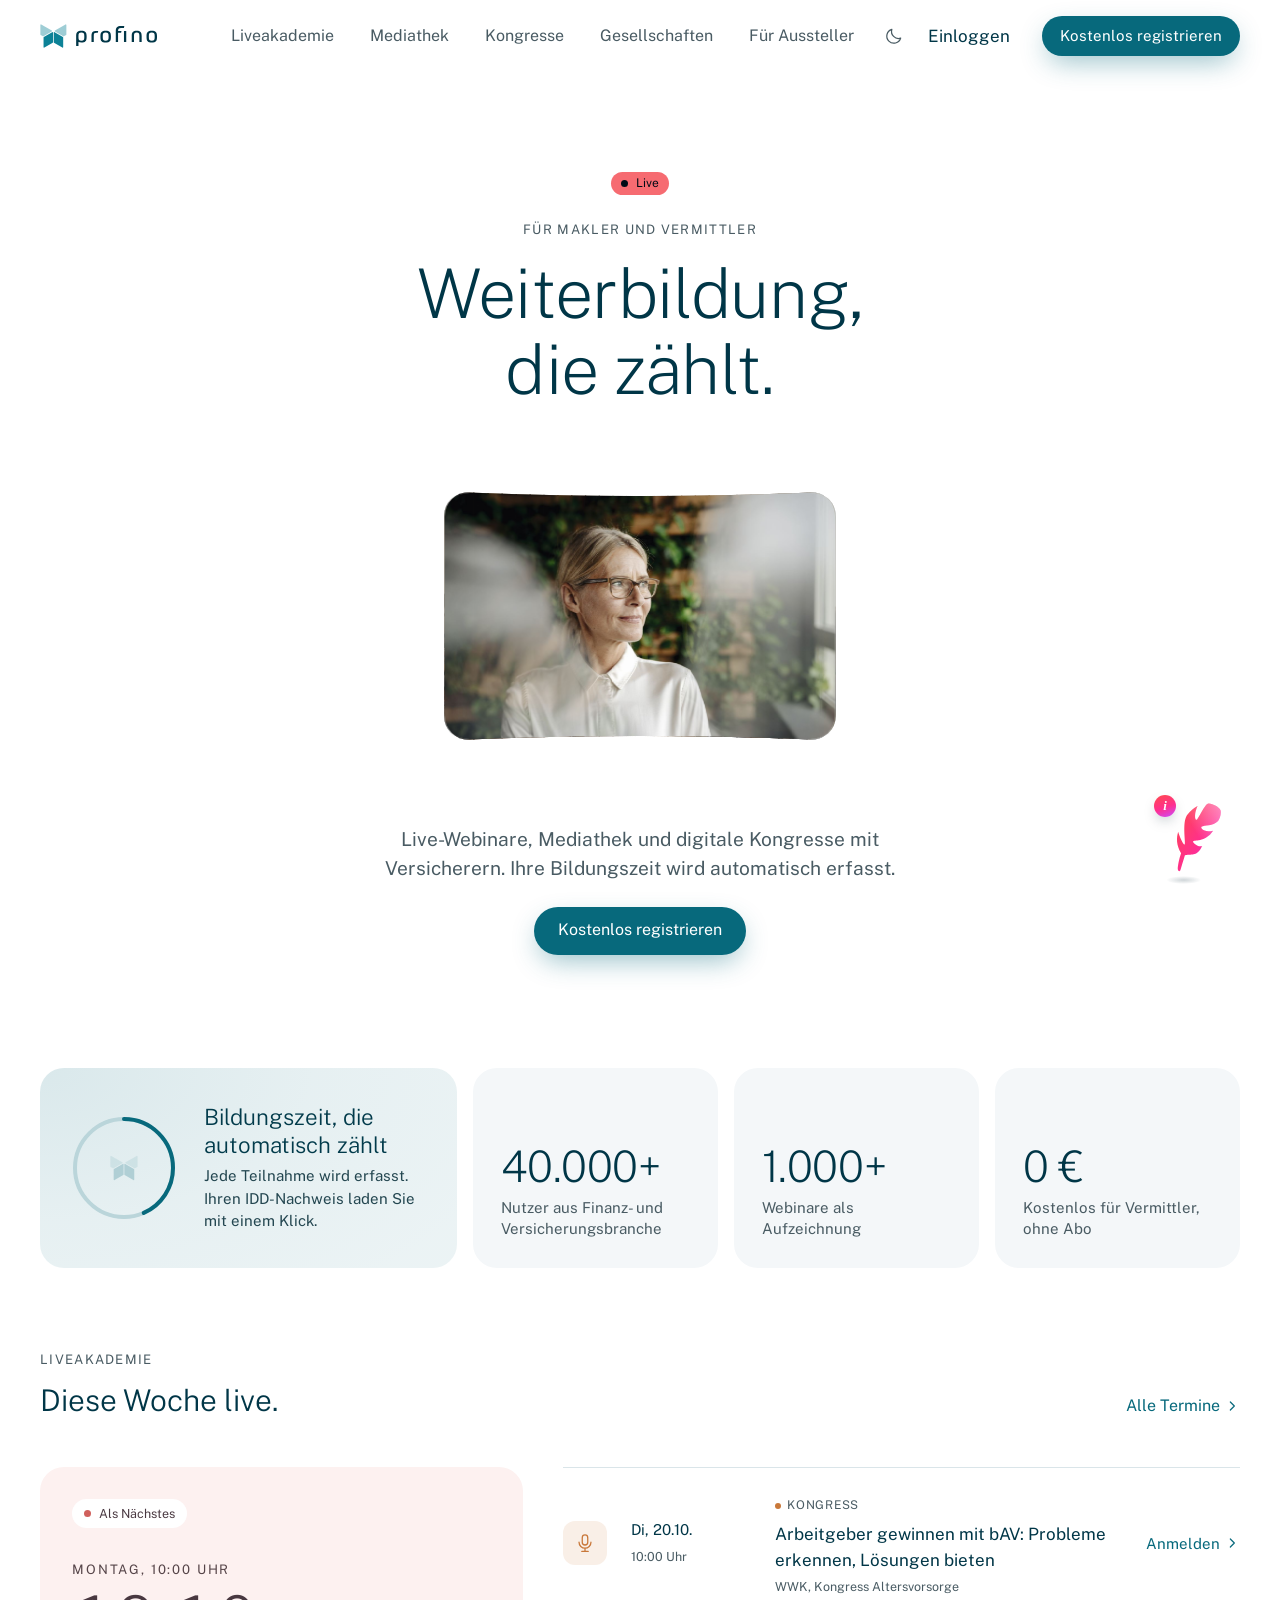
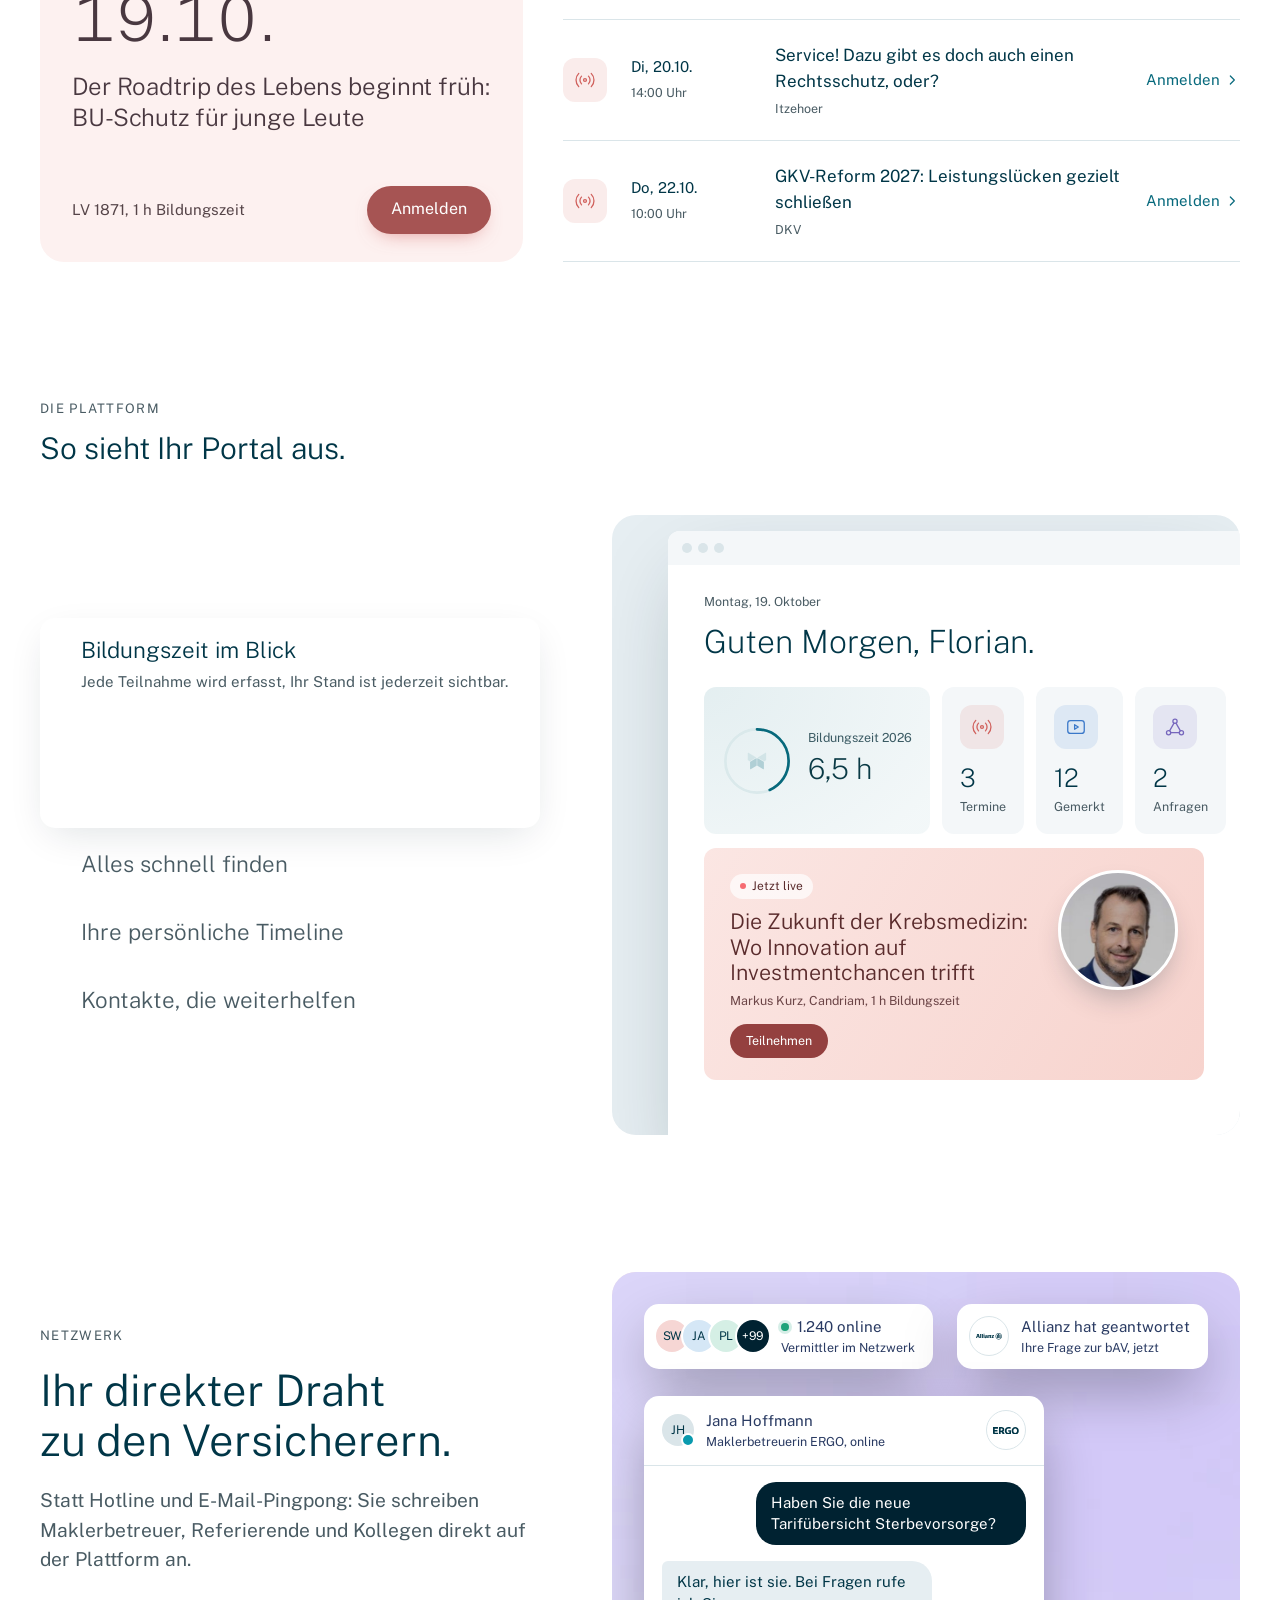
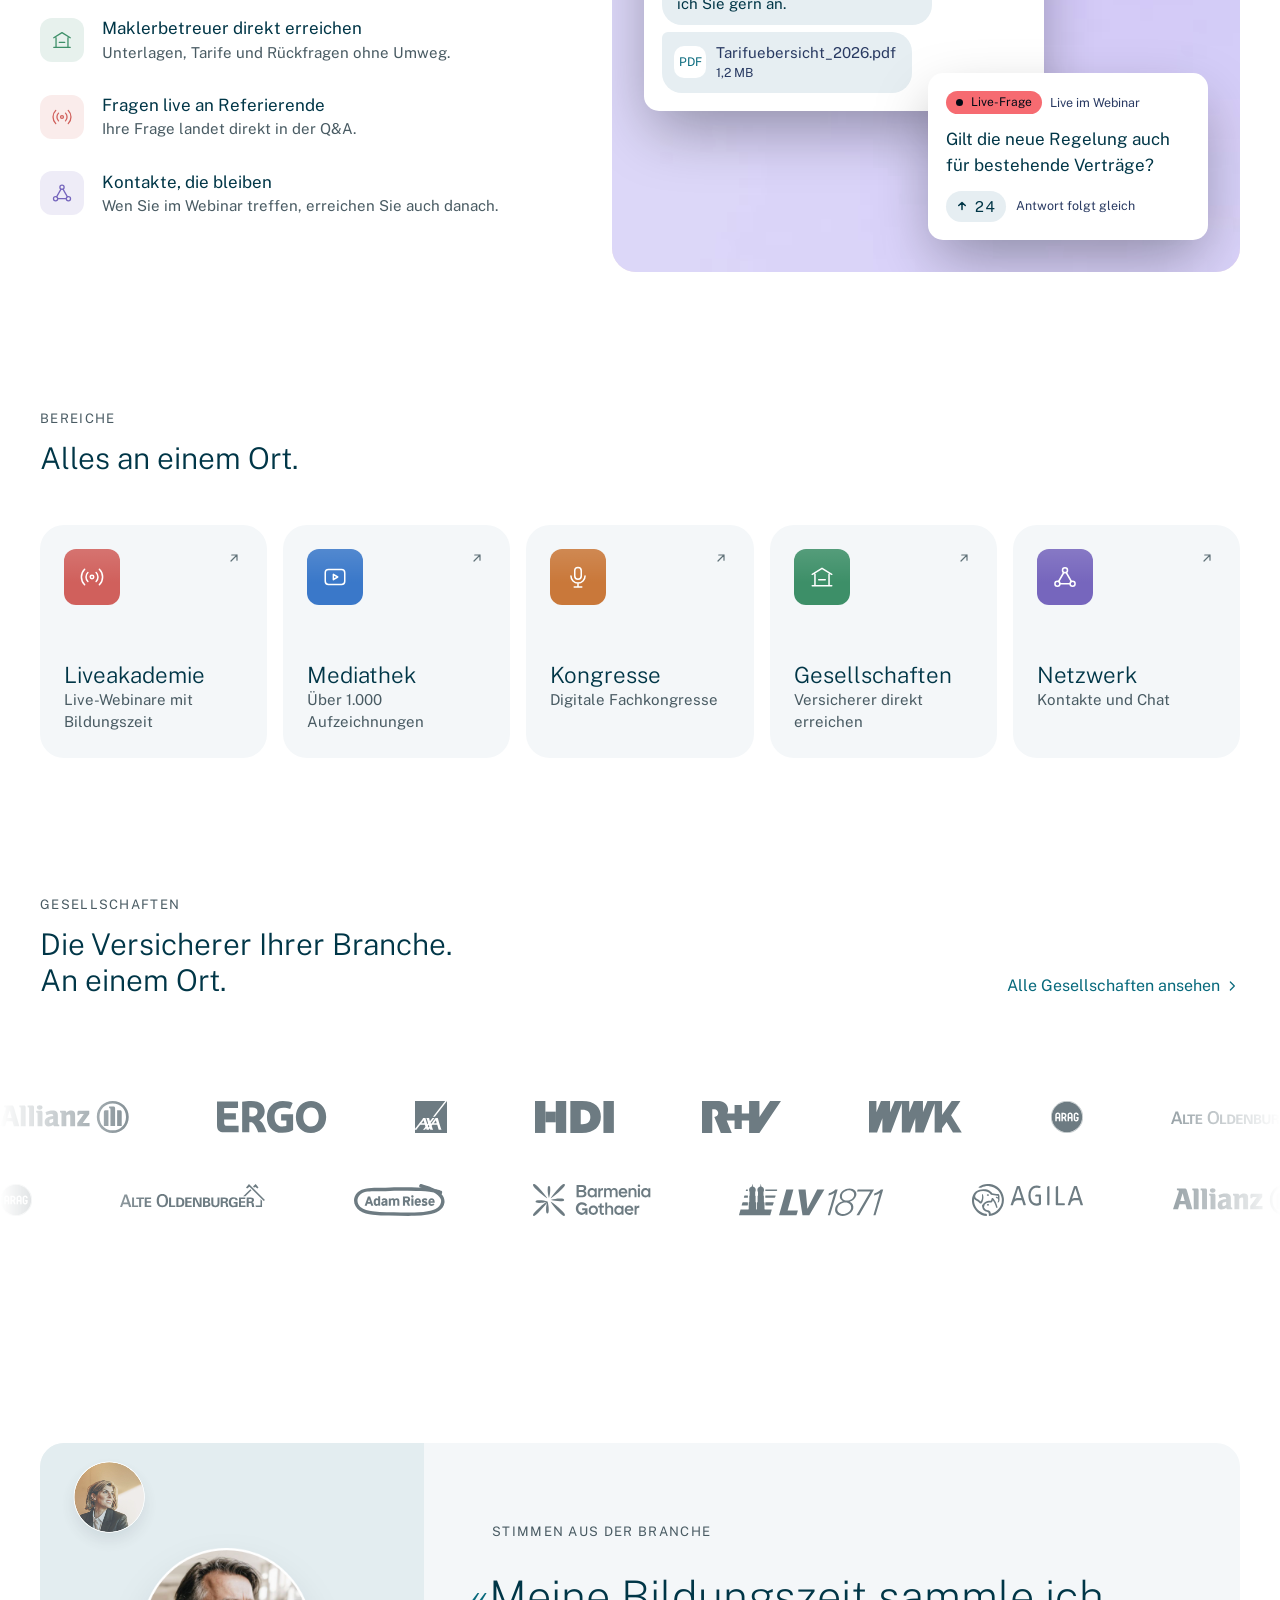
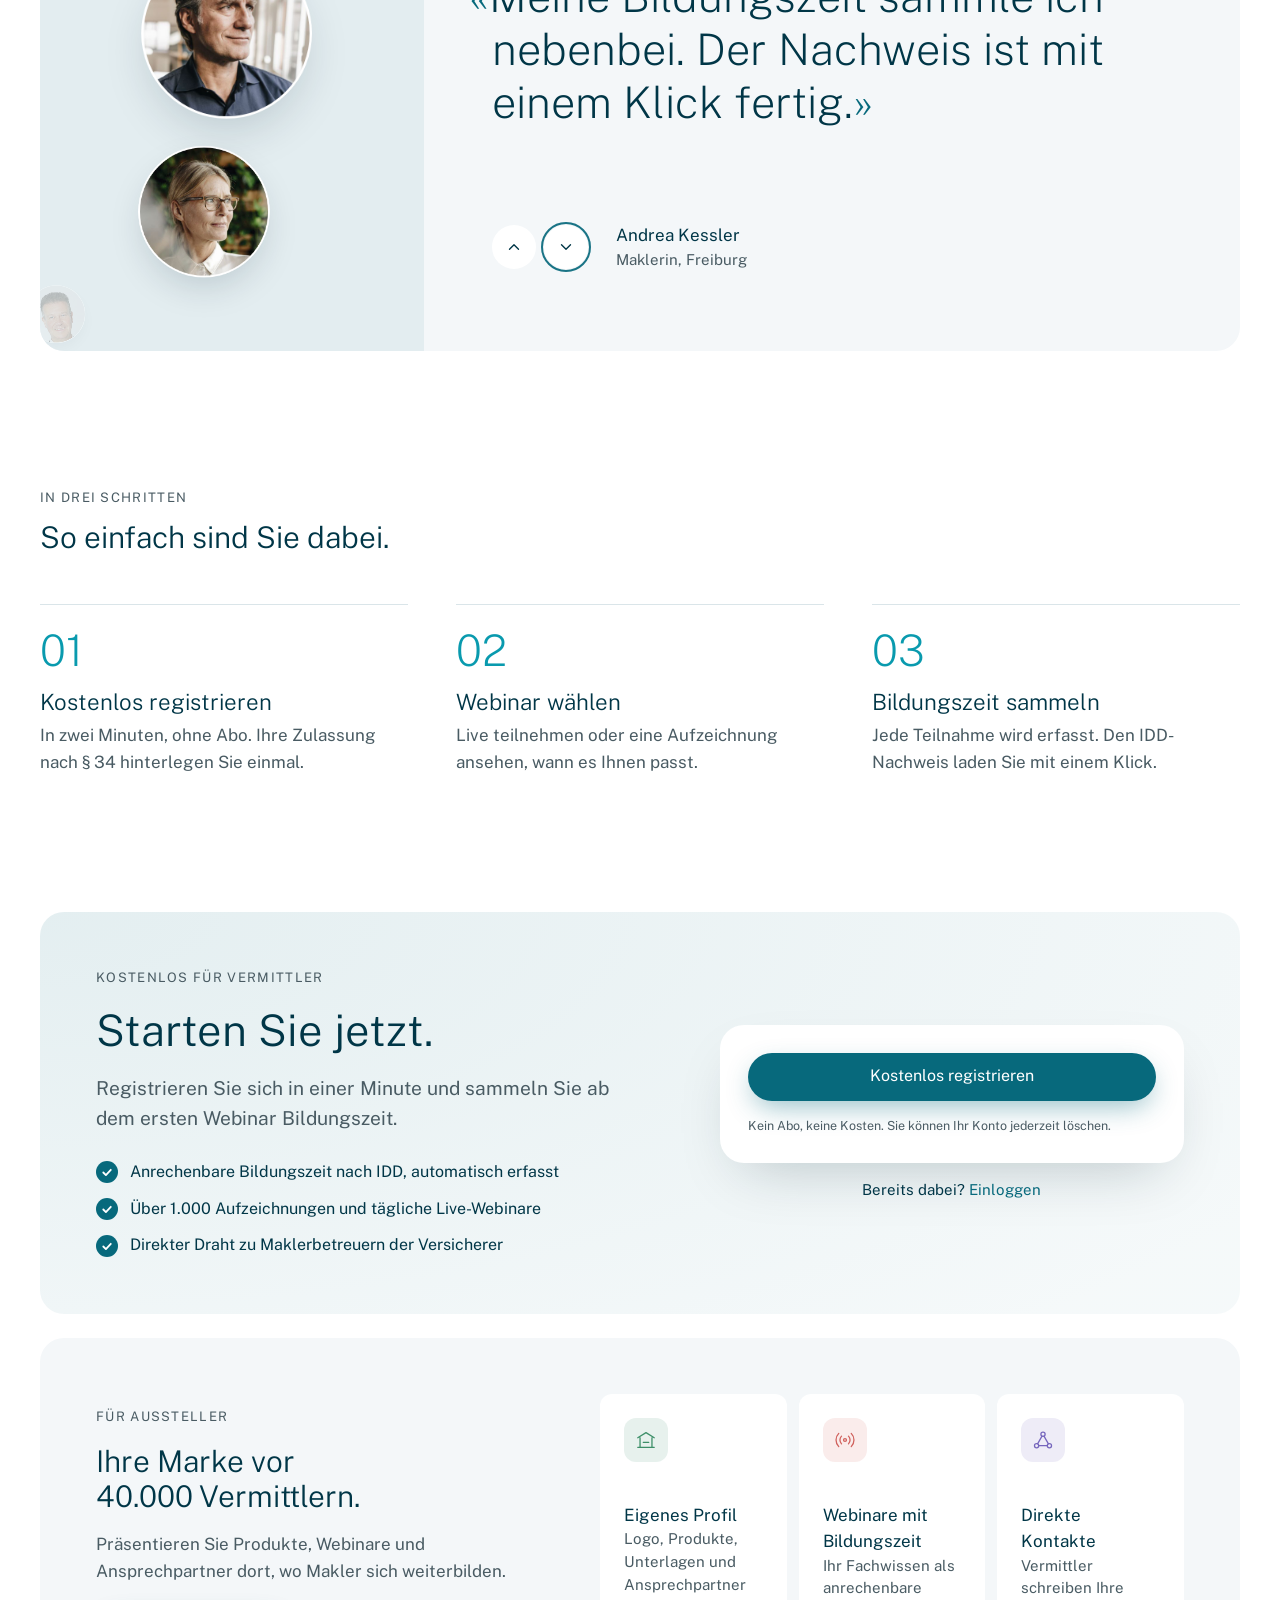
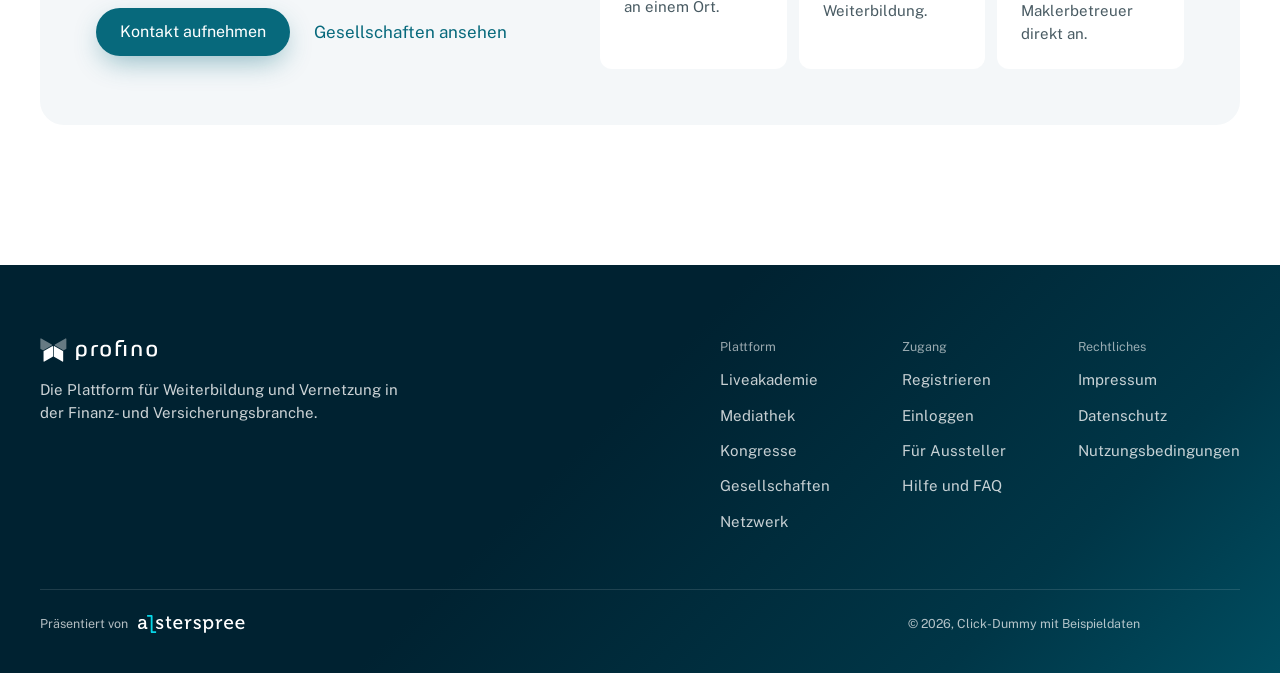
==== commit 26893d63: "Teilnehmendenzahl überall entfernt, nur noch "Live" Webinarraum-Pill, Live-Banner, Chat-Tab "Persone" ====
--- a/index.html
+++ b/index.html
@@ -718,7 +718,7 @@
    <button class="feat rv" data-s="3"><span class="mk"></span><span><h3>Kontakte, die weiterhelfen</h3><p>Maklerbetreuer und Referierende direkt anschreiben.</p></span></button>
   </div>
   <div class="preview rv"><div class="win" id="win" data-px="-0.05"><div class="bar"><i></i><i></i><i></i></div>
-   <div class="scr on" id="s0"><div class="caption muted">Montag, 19. Oktober</div><div class="mini-h">Guten Morgen, Florian.</div><div class="mini-b"><div class="mbz"><svg class="ring" style="width:70px;height:70px" viewBox="0 0 104 104"><circle class="bg" cx="52" cy="52" r="47"/><g class="rmark" transform="translate(37.96 38.73) scale(0.8509)"><g><path opacity=".4" d="M1.5000 1.3856L14.5000 8.8912A0.7000 0.7000 0 0 1 14.5000 10.1036L4.2700 16.0099A0.7000 0.7000 0 0 1 3.5700 16.0099L0.8000 14.4107A0.7000 0.7000 0 0 1 0.4500 13.8044L0.4500 1.9919A0.7000 0.7000 0 0 1 1.5000 1.3856Z" fill="currentColor"/><path d="M4.7200 16.7893L14.9500 10.8831A0.7000 0.7000 0 0 1 16.0000 11.4893L16.0000 23.3019A0.7000 0.7000 0 0 1 15.6500 23.9081L5.4200 29.8144A0.7000 0.7000 0 0 1 4.3700 29.2082L4.3700 17.3956A0.7000 0.7000 0 0 1 4.7200 16.7893Z" fill="currentColor"/></g><g><path opacity=".4" d="M32.1000 14.4107L29.3300 16.0099A0.7000 0.7000 0 0 1 28.6300 16.0099L18.4000 10.1036A0.7000 0.7000 0 0 1 18.4000 8.8912L31.4000 1.3856A0.7000 0.7000 0 0 1 32.4500 1.9919L32.4500 13.8044A0.7000 0.7000 0 0 1 32.1000 14.4107Z" fill="currentColor"/><path d="M27.4800 29.8144L17.2500 23.9081A0.7000 0.7000 0 0 1 16.9000 23.3019L16.9000 11.4893A0.7000 0.7000 0 0 1 17.9500 10.8831L28.1800 16.7893A0.7000 0.7000 0 0 1 28.5300 17.3956L28.5300 29.2082A0.7000 0.7000 0 0 1 27.4800 29.8144Z" fill="currentColor"/></g></g><circle class="fg" cx="52" cy="52" r="47" stroke-dasharray="295.3" stroke-dashoffset="167.3" transform="rotate(-90 52 52)"/></svg><div><div class="caption">Bildungszeit 2026</div><div style="font-size:1.8rem;font-weight:200">6,5 h</div></div></div><div><span class="ik c-live" data-i="live"></span><div style="font-size:1.6rem;font-weight:200;margin-top:10px">3</div><div class="caption muted">Termine</div></div><div><span class="ik c-mediathek" data-i="mediathek"></span><div style="font-size:1.6rem;font-weight:200;margin-top:10px">12</div><div class="caption muted">Gemerkt</div></div><div><span class="ik c-netzwerk" data-i="netzwerk"></span><div style="font-size:1.6rem;font-weight:200;margin-top:10px">2</div><div class="caption muted">Anfragen</div></div></div><div class="mlive"><div><span class="mpill"><i></i>Jetzt live, 214 Teilnehmende</span><div class="mt">Die Zukunft der Krebsmedizin: Wo Innovation auf Investmentchancen trifft</div><div class="caption">Markus Kurz, Candriam, 1 h Bildungszeit</div><span class="mbtn">Teilnehmen</span></div><span class="mav mk"></span></div></div>
+   <div class="scr on" id="s0"><div class="caption muted">Montag, 19. Oktober</div><div class="mini-h">Guten Morgen, Florian.</div><div class="mini-b"><div class="mbz"><svg class="ring" style="width:70px;height:70px" viewBox="0 0 104 104"><circle class="bg" cx="52" cy="52" r="47"/><g class="rmark" transform="translate(37.96 38.73) scale(0.8509)"><g><path opacity=".4" d="M1.5000 1.3856L14.5000 8.8912A0.7000 0.7000 0 0 1 14.5000 10.1036L4.2700 16.0099A0.7000 0.7000 0 0 1 3.5700 16.0099L0.8000 14.4107A0.7000 0.7000 0 0 1 0.4500 13.8044L0.4500 1.9919A0.7000 0.7000 0 0 1 1.5000 1.3856Z" fill="currentColor"/><path d="M4.7200 16.7893L14.9500 10.8831A0.7000 0.7000 0 0 1 16.0000 11.4893L16.0000 23.3019A0.7000 0.7000 0 0 1 15.6500 23.9081L5.4200 29.8144A0.7000 0.7000 0 0 1 4.3700 29.2082L4.3700 17.3956A0.7000 0.7000 0 0 1 4.7200 16.7893Z" fill="currentColor"/></g><g><path opacity=".4" d="M32.1000 14.4107L29.3300 16.0099A0.7000 0.7000 0 0 1 28.6300 16.0099L18.4000 10.1036A0.7000 0.7000 0 0 1 18.4000 8.8912L31.4000 1.3856A0.7000 0.7000 0 0 1 32.4500 1.9919L32.4500 13.8044A0.7000 0.7000 0 0 1 32.1000 14.4107Z" fill="currentColor"/><path d="M27.4800 29.8144L17.2500 23.9081A0.7000 0.7000 0 0 1 16.9000 23.3019L16.9000 11.4893A0.7000 0.7000 0 0 1 17.9500 10.8831L28.1800 16.7893A0.7000 0.7000 0 0 1 28.5300 17.3956L28.5300 29.2082A0.7000 0.7000 0 0 1 27.4800 29.8144Z" fill="currentColor"/></g></g><circle class="fg" cx="52" cy="52" r="47" stroke-dasharray="295.3" stroke-dashoffset="167.3" transform="rotate(-90 52 52)"/></svg><div><div class="caption">Bildungszeit 2026</div><div style="font-size:1.8rem;font-weight:200">6,5 h</div></div></div><div><span class="ik c-live" data-i="live"></span><div style="font-size:1.6rem;font-weight:200;margin-top:10px">3</div><div class="caption muted">Termine</div></div><div><span class="ik c-mediathek" data-i="mediathek"></span><div style="font-size:1.6rem;font-weight:200;margin-top:10px">12</div><div class="caption muted">Gemerkt</div></div><div><span class="ik c-netzwerk" data-i="netzwerk"></span><div style="font-size:1.6rem;font-weight:200;margin-top:10px">2</div><div class="caption muted">Anfragen</div></div></div><div class="mlive"><div><span class="mpill"><i></i>Jetzt live</span><div class="mt">Die Zukunft der Krebsmedizin: Wo Innovation auf Investmentchancen trifft</div><div class="caption">Markus Kurz, Candriam, 1 h Bildungszeit</div><span class="mbtn">Teilnehmen</span></div><span class="mav mk"></span></div></div>
    <div class="scr" id="s1"><div class="mini-h">Liveakademie</div><div style="display:flex;flex-wrap:wrap;gap:8px;margin-bottom:12px"><span class="chip on">Alle Themen</span><span class="chip">Altersvorsorge</span><span class="chip">Biometrie</span><span class="chip">Gesundheit</span></div><div class="mini-rows" data-n="6"></div></div>
    <div class="scr" id="s2"><div class="mini-h">Weiterschauen</div><div class="mini-cards"><div><div class="ph mplay" style="background:url(media/foto/g2285184813.jpg) 50% 45%/cover"></div>Sterbevorsorge im Fokus<div class="caption muted">ERGO, 26 Min übrig</div><div class="mbar"><i style="width:35%"></i></div></div><div><div class="ph mplay" style="background:url(media/foto/g1470211268.jpg) 50% 45%/cover"></div>Cyber-Schaden, Krisenfall<div class="caption muted">Hiscox, 18 Min übrig</div><div class="mbar"><i style="width:60%"></i></div></div><div><div class="ph mplay" style="background:url(media/foto/g2277148638.jpg) 50% 45%/cover"></div>Maklerleben ohne PKV?<div class="caption muted">Allianz, neu</div><div class="mbar"><i style="width:0"></i></div></div></div><div class="mini-sub">Angemeldet</div><div class="mini-rows" data-n="2" data-from="3"></div></div>
    <div class="scr" id="s3"><div class="mini-h">Nachrichten</div><div class="mmsg"><div class="mconv"><div class="mc on"><span class="mav s mk"></span><div><div>Markus Kurz</div><div class="caption muted">Sie: Danke, bis nächste Woche.</div></div></div><div class="mc"><span class="mav s">JH</span><div><div>Jana Hoffmann</div><div class="caption">Die Tarifübersicht hängt an.</div></div><span class="mcnt">2</span></div><div class="mc"><span class="mav s">SW</span><div><div>Sandra Weber</div><div class="caption">Gilt das auch für Bestand?</div></div><span class="mcnt">1</span></div></div><div class="mthread"><div class="mth"><span class="mav s mk"></span><div><div>Markus Kurz</div><div class="caption muted">Candriam, online</div></div></div><div class="mbody"><div class="mctx"><span class="ik c-live" data-i="live"></span><div><div class="caption muted">Kontakt aus dem Webinar</div><div class="caption">Die Zukunft der Krebsmedizin</div></div></div><div class="bub me">Haben Sie Unterlagen zu den Biotech-Fonds?</div><div class="bub ot">Gern! Folien und Factsheet liegen im Candriam-Profil.</div></div><div class="min">Nachricht schreiben<span><svg viewBox="0 0 24 24" fill="none" stroke="currentColor" stroke-width="2.2" stroke-linecap="round" stroke-linejoin="round" aria-hidden="true"><path d="M12 18V6M6.5 11.5 12 6l5.5 5.5"/></svg></span></div></div></div></div>
@@ -739,7 +739,7 @@
   <div class="float notif"><span class="ltile" id="alz"></span><div><div class="small">Allianz hat geantwortet</div><div class="caption muted">Ihre Frage zur bAV, jetzt</div></div></div>
   <div class="float chatwin"><div class="h"><span class="av on">JH</span><div style="flex:1"><div class="small">Jana Hoffmann</div><div class="caption muted">Maklerbetreuerin ERGO, online</div></div><span class="ltile" id="erg"></span></div>
    <div class="b"><div class="bub me">Haben Sie die neue Tarifübersicht Sterbevorsorge?</div><div style="height:8px"></div><div class="bub ot">Klar, hier ist sie. Bei Fragen rufe ich Sie gern an.</div><div class="att"><span class="pdf">PDF</span><div><div class="small">Tarifuebersicht_2026.pdf</div><div class="caption muted">1,2 MB</div></div></div></div></div>
-  <div class="float lq"><div style="display:flex;gap:8px;align-items:center"><span class="pill pill-live" style="padding:2px 10px;font-size:.72rem"><span class="dot"></span>Live-Frage</span><span class="caption muted">214 im Webinar</span></div><div>Gilt die neue Regelung auch für bestehende Verträge?</div><div style="display:flex;gap:10px;align-items:center"><button class="vote" id="vote"><span data-i="arrowUp"></span><span class="tnum" id="votes">24</span></button><span class="caption muted">Antwort folgt gleich</span></div></div>
+  <div class="float lq"><div style="display:flex;gap:8px;align-items:center"><span class="pill pill-live" style="padding:2px 10px;font-size:.72rem"><span class="dot"></span>Live-Frage</span><span class="caption muted">Live im Webinar</span></div><div>Gilt die neue Regelung auch für bestehende Verträge?</div><div style="display:flex;gap:10px;align-items:center"><button class="vote" id="vote"><span data-i="arrowUp"></span><span class="tnum" id="votes">24</span></button><span class="caption muted">Antwort folgt gleich</span></div></div>
   </div>
  </div>
 </div></section>
